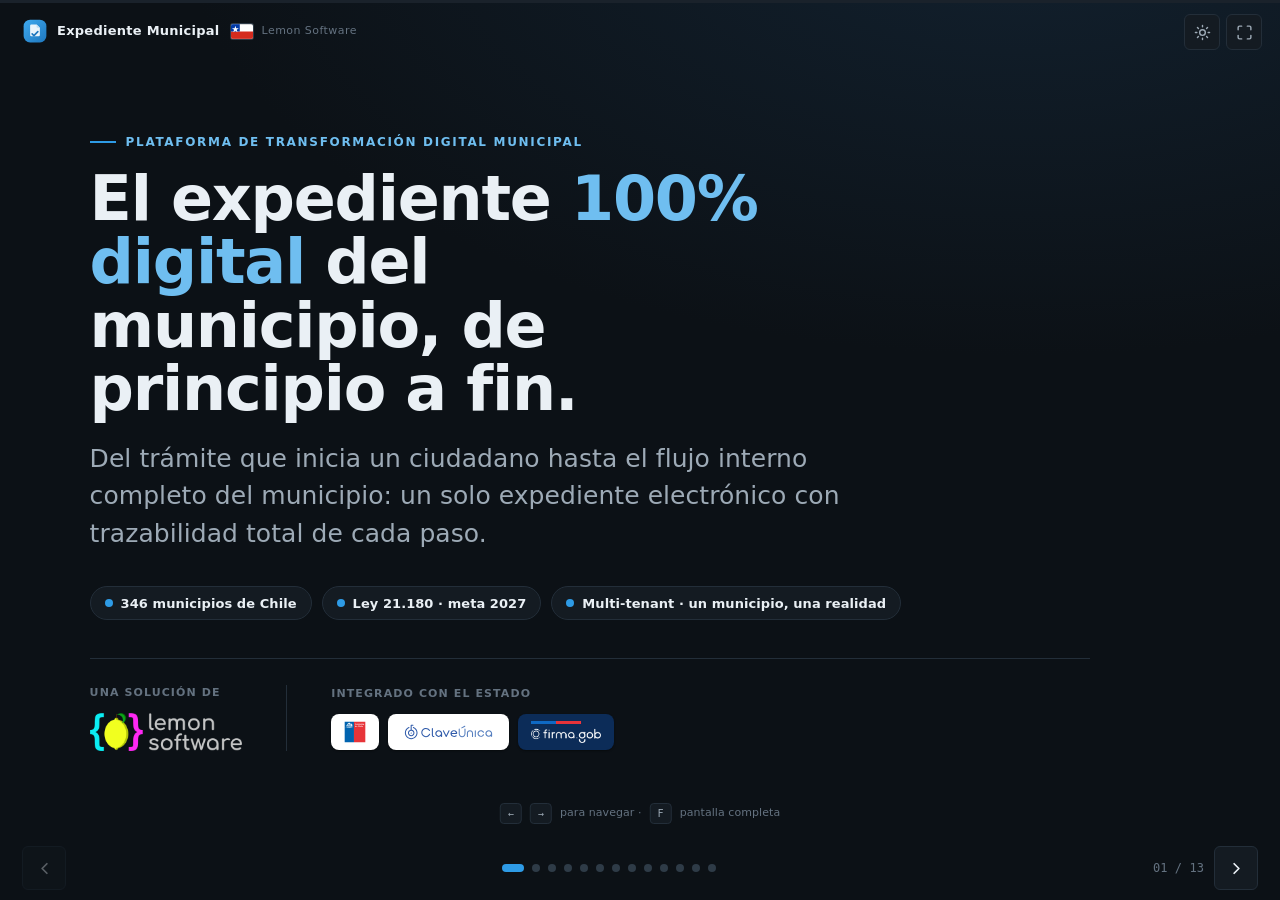
==== index.html @ 46e38a40 "Presentación pública: deck Expediente Municipal (solo presentación, sin plataforma)" ====
<!DOCTYPE html>
<html lang="es" data-theme="dark">
<head>
<meta charset="UTF-8">
<meta name="viewport" content="width=device-width, initial-scale=1, viewport-fit=cover">
<title>Expediente Municipal — Presentación</title>
<link rel="preload" href="tokens.css" as="style">
<link rel="stylesheet" href="tokens.css">
<style>
/* ============================================================
   Deck — presentación desplegable (slide-based)
   Identidad "Sala de Control": dark-first, azul institucional + cyan,
   tipografía condensada. Consume tokens.css (sin re-tematizar).
   Autónomo: NO usa app.js (no queremos el shell de la app aquí).
   ============================================================ */
html,body{height:100%;overflow:hidden}
body{background:radial-gradient(120% 90% at 80% -10%, #12212F 0%, var(--bg) 55%);}
html[data-theme="light"] body{background:radial-gradient(120% 90% at 80% -10%, #E3EEF7 0%, var(--bg) 55%);}

.deck{position:fixed;inset:0;display:flex;flex-direction:column}

/* ---- top progress + brand ---- */
.deck-top{position:fixed;top:0;left:0;right:0;height:3px;background:var(--border-faint);z-index:40}
.deck-top .fill{height:100%;background:linear-gradient(90deg,var(--brand),var(--brand-ink));transition:width .4s var(--ease)}

.deck-brand{position:fixed;top:18px;left:22px;z-index:30;display:flex;align-items:center;gap:9px;font-weight:700;letter-spacing:.02em}
.deck-brand img{width:26px;height:26px}
.deck-brand b{font-size:var(--fs-13)}
.deck-brand small{color:var(--text-3);font-weight:500;font-size:var(--fs-11);letter-spacing:.04em}
.deck-flag{width:22px;height:15px;border-radius:2px;overflow:hidden;box-shadow:0 0 0 1px var(--border-strong);display:inline-flex;margin-left:2px}

/* ---- controls (top-right) ---- */
.deck-ctrl{position:fixed;top:14px;right:18px;z-index:30;display:flex;gap:6px}
.deck-ctrl button{width:36px;height:36px;border-radius:var(--r-2);border:1px solid var(--border);background:var(--surface);color:var(--text-2);display:grid;place-items:center;transition:.15s var(--ease)}
.deck-ctrl button:hover{color:var(--brand-ink);border-color:var(--brand)}
.deck-ctrl button svg{width:17px;height:17px}

/* ---- slides ---- */
.slides{position:fixed;inset:0}
.slide{position:absolute;inset:0;display:flex;flex-direction:column;justify-content:safe center;
  padding:76px clamp(24px,7vw,120px) 92px;opacity:0;visibility:hidden;pointer-events:none;
  transform:translateY(14px);transition:opacity .45s var(--ease),transform .45s var(--ease),visibility .45s;
  overflow-y:auto}
.slide.active{opacity:1;visibility:visible;pointer-events:auto;transform:none}
.slide.active .anim{animation:rise .6s var(--ease) both}
.slide.active .anim:nth-child(2){animation-delay:.06s}
.slide.active .anim:nth-child(3){animation-delay:.12s}
.slide.active .anim:nth-child(4){animation-delay:.18s}
.slide.active .anim:nth-child(5){animation-delay:.24s}
@keyframes rise{from{opacity:0;transform:translateY(16px)}to{opacity:1;transform:none}}
@media(prefers-reduced-motion:reduce){.slide,.slide.active .anim{transition:opacity .2s;animation:none!important}}

.eyebrow2{font-size:var(--fs-12);text-transform:uppercase;letter-spacing:.14em;color:var(--brand-ink);font-weight:700;margin-bottom:16px;display:flex;align-items:center;gap:10px}
.eyebrow2::before{content:"";width:26px;height:2px;background:var(--brand)}
.slide h1{font-size:clamp(30px,5.6vw,62px);line-height:1.02;letter-spacing:-.02em;color:var(--text-1);max-width:16ch}
.slide h2{font-size:clamp(26px,4vw,44px);line-height:1.05;letter-spacing:-.015em;color:var(--text-1);max-width:20ch}
.slide .lead{font-size:clamp(18px,2.1vw,25px);color:var(--text-2);max-width:52ch;line-height:1.5;margin-top:20px;text-wrap:pretty}
.slide .kicker{font-size:clamp(17px,1.7vw,21px);color:var(--text-2);max-width:58ch;margin-top:14px;text-wrap:pretty}
.accent{color:var(--brand-ink)}
.hl{color:var(--text-1);font-weight:700}

/* cover */
.cover-meta{display:flex;flex-wrap:wrap;gap:10px;margin-top:34px}
.metachip{display:inline-flex;align-items:center;gap:8px;height:34px;padding:0 14px;border:1px solid var(--border);border-radius:var(--r-pill);background:var(--surface);color:var(--text-1);font-size:var(--fs-13);font-weight:600}
.metachip .g{width:8px;height:8px;border-radius:50%;background:var(--brand)}
.cover-foot{position:absolute;left:clamp(24px,7vw,120px);bottom:44px;display:flex;align-items:center;gap:12px;color:var(--text-3);font-size:var(--fs-12)}
.cover-foot b{color:var(--text-2)}

/* co-branding: Lemon + aval institucional */
.cobrand{display:flex;flex-wrap:wrap;align-items:center;gap:clamp(20px,3.5vw,44px);margin-top:38px;padding-top:26px;border-top:1px solid var(--border);max-width:1000px}
.cb-item{display:flex;flex-direction:column;gap:11px}
.cb-lbl{font-size:var(--fs-11);text-transform:uppercase;letter-spacing:.1em;color:var(--text-3);font-weight:700}
.cb-lemon{height:38px;width:auto;display:block}
html[data-theme="dark"] .cb-lemon{filter:brightness(1.06)}
.cb-logos{display:flex;align-items:center;gap:9px;flex-wrap:wrap}
.cb-sep{width:1px;align-self:stretch;background:var(--border)}
.cb-mail{font-size:var(--fs-15);color:var(--text-1);font-weight:600;text-decoration:none}
.cb-mail:hover{color:var(--brand-ink)}
/* placa uniforme para logos oficiales del Estado (funcionan en claro y oscuro) */
.gplate{background:#fff;border-radius:8px;display:inline-flex;align-items:center;justify-content:center;padding:7px 13px;box-shadow:var(--sh-sm)}
.gplate img{height:22px;width:auto;max-width:132px;object-fit:contain;display:block}
.gplate.dk{background:#0c2c58}
@media(max-width:620px){.cb-sep{display:none}.cb-lemon{height:32px}.gplate img{height:19px}.gplate{padding:6px 10px}}

/* big stat */
.bignum{font-size:clamp(72px,15vw,168px);line-height:.85;font-weight:700;letter-spacing:-.04em;
  background:linear-gradient(180deg,var(--text-1),var(--brand));-webkit-background-clip:text;background-clip:text;color:transparent}
.statrow{display:flex;flex-wrap:wrap;gap:14px;margin-top:30px}
.statcard{flex:1;min-width:180px;background:var(--surface);border:1px solid var(--border);border-radius:var(--r-3);padding:18px 20px;box-shadow:var(--sh-sm)}
.statcard .n{font-size:34px;font-weight:700;letter-spacing:-.02em;color:var(--brand-ink);font-variant-numeric:tabular-nums;line-height:1}
.statcard .t{font-size:var(--fs-15);color:var(--text-2);margin-top:8px;text-wrap:pretty}

/* generic card grids */
.cards{display:grid;gap:16px;margin-top:34px}
.c-2{grid-template-columns:repeat(2,1fr)}
.c-3{grid-template-columns:repeat(3,1fr)}
.c-4{grid-template-columns:repeat(4,1fr)}
.dcard{background:var(--surface);border:1px solid var(--border);border-radius:var(--r-4);padding:24px;box-shadow:var(--sh-sm);position:relative;overflow:hidden}
.dcard .ic{width:46px;height:46px;border-radius:var(--r-3);background:var(--brand-soft);color:var(--brand-ink);display:grid;place-items:center;margin-bottom:16px}
.dcard .ic svg{width:24px;height:24px}
.dcard h3{font-size:var(--fs-18);color:var(--text-1);margin-bottom:8px;letter-spacing:-.01em}
.dcard p{font-size:var(--fs-15);color:var(--text-2);line-height:1.5;text-wrap:pretty}
.dcard .tag{position:absolute;top:16px;right:16px;font-size:var(--fs-11);font-weight:700;color:var(--text-3);letter-spacing:.04em}
.dcard.big h3{font-size:var(--fs-22)}

/* law cards */
.lawcard .num{font-family:var(--font-mono);font-size:var(--fs-12);color:var(--brand-ink);font-weight:700;letter-spacing:.02em}

/* split: texto + captura de dashboard (diferenciadores) */
.split{display:grid;grid-template-columns:0.92fr 1.15fr;gap:clamp(24px,4vw,60px);align-items:center;width:100%;max-width:1220px;margin-top:6px}
.split .eyebrow2{margin-bottom:14px}
.split-txt h2{font-size:clamp(24px,3vw,38px);max-width:18ch;line-height:1.08}
.split-txt .lead{font-size:clamp(16px,1.6vw,19px);max-width:46ch;margin-top:16px}
.blts{margin-top:22px;display:flex;flex-direction:column;gap:12px}
.blt{display:flex;gap:11px;align-items:flex-start;font-size:var(--fs-15);color:var(--text-2);line-height:1.4;text-wrap:pretty}
.blt svg{width:18px;height:18px;flex-shrink:0;margin-top:2px;color:var(--brand)}
.blt b{color:var(--text-1);font-weight:700}
.shot{border:1px solid var(--border-strong);border-radius:var(--r-4);overflow:hidden;box-shadow:var(--sh-lg);background:var(--bg-2)}
.shot .chrome{height:34px;display:flex;align-items:center;gap:8px;padding:0 12px;background:var(--surface-2);border-bottom:1px solid var(--border)}
.shot .chrome .dots{display:flex;gap:5px}
.shot .chrome .dots i{width:9px;height:9px;border-radius:50%;background:var(--border-strong)}
.shot .chrome .lbl{font-size:var(--fs-11);color:var(--text-3);font-family:var(--font-mono)}
.shot img{width:100%;display:block;background:#fff}
@media(max-width:900px){
  .split{grid-template-columns:1fr;gap:22px}
  .split-txt h2,.split-txt .lead{max-width:none}
}

/* flow (end to end) */
.flow{display:flex;flex-wrap:wrap;align-items:stretch;gap:0;margin-top:34px}
.fstep{flex:1;min-width:130px;background:var(--surface);border:1px solid var(--border);border-radius:var(--r-3);padding:16px 14px;position:relative;box-shadow:var(--sh-sm)}
.fstep + .fstep{margin-left:26px}
.fstep::after{content:"";position:absolute;right:-22px;top:50%;width:18px;height:2px;background:var(--border-strong)}
.fstep:last-child::after{display:none}
.fstep .arrow{position:absolute;right:-27px;top:50%;transform:translateY(-50%);color:var(--brand);font-size:14px;z-index:2}
.fstep:last-child .arrow{display:none}
.fstep .st{font-family:var(--font-mono);font-size:10px;color:var(--text-3);font-weight:700}
.fstep .who{font-size:var(--fs-11);text-transform:uppercase;letter-spacing:.05em;color:var(--brand-ink);font-weight:700;margin:8px 0 4px}
.fstep .act{font-size:var(--fs-13);color:var(--text-1);font-weight:600;line-height:1.25}
.fnote{margin-top:24px;display:inline-flex;align-items:center;gap:10px;padding:10px 16px;border-radius:var(--r-pill);background:var(--brand-soft);color:var(--brand-ink);font-size:var(--fs-13);font-weight:600}
.fnote svg{width:16px;height:16px}

/* integrations */
.logogrid{display:grid;grid-template-columns:repeat(3,1fr);gap:14px;margin-top:30px;max-width:760px}
.logocell{background:var(--surface);border:1px solid var(--border);border-radius:var(--r-3);padding:16px 18px;display:flex;align-items:center;gap:14px;box-shadow:var(--sh-sm)}
.logocell .gplate{flex-shrink:0}
.logocell .gplate img{height:26px;max-width:120px}
.logocell .lx b{display:block;font-size:var(--fs-13);color:var(--text-1)}
.logocell .lx span{font-size:var(--fs-11);color:var(--text-3)}

/* roles */
.roles{display:grid;grid-template-columns:repeat(5,1fr);gap:14px;margin-top:30px}
.rolecell{text-align:center}
.rolecell img{width:60px;height:60px;border-radius:50%;background:var(--surface-2);border:1px solid var(--border);object-fit:cover}
.rolecell b{display:block;font-size:var(--fs-13);color:var(--text-1);margin-top:9px;letter-spacing:-.01em}
.rolecell span{font-size:var(--fs-11);color:var(--text-3)}

/* product mock */
.mock{margin-top:26px;border:1px solid var(--border-strong);border-radius:var(--r-4);overflow:hidden;box-shadow:var(--sh-lg);background:var(--bg-2);max-width:900px}
.mock .chrome{height:36px;display:flex;align-items:center;gap:8px;padding:0 14px;background:var(--surface-2);border-bottom:1px solid var(--border)}
.mock .chrome .dots{display:flex;gap:6px}
.mock .chrome .dots i{width:10px;height:10px;border-radius:50%;background:var(--border-strong)}
.mock .chrome .url{flex:1;height:22px;border-radius:var(--r-1);background:var(--surface);border:1px solid var(--border);display:flex;align-items:center;padding:0 10px;font-size:var(--fs-11);color:var(--text-3);font-family:var(--font-mono)}
.mock .body{padding:18px}
.mock .mkpi{display:grid;grid-template-columns:repeat(4,1fr);gap:12px;margin-bottom:14px}
.mock .mkpi .t{background:var(--surface);border:1px solid var(--border);border-radius:var(--r-3);padding:12px}
.mock .mkpi .t.accent{border-color:var(--brand);box-shadow:inset 0 0 0 1px var(--brand-soft)}
.mock .mkpi .l{font-size:9px;text-transform:uppercase;letter-spacing:.05em;color:var(--text-3);font-weight:700}
.mock .mkpi .v{font-size:26px;font-weight:700;color:var(--text-1);margin-top:4px;line-height:1;font-variant-numeric:tabular-nums}
.mock .mkpi .v.ok{color:var(--success)}
.mock .mrow{display:flex;align-items:center;gap:12px;height:38px;padding:0 12px;border:1px solid var(--border-faint);border-bottom:0;background:var(--surface);font-size:var(--fs-12)}
.mock .mrow:first-of-type{border-radius:var(--r-2) var(--r-2) 0 0}
.mock .mrow:last-of-type{border-radius:0 0 var(--r-2) var(--r-2);border-bottom:1px solid var(--border-faint)}
.mock .mrow .id{font-family:var(--font-mono);color:var(--text-3);width:120px;flex-shrink:0}
.mock .mrow .nm{color:var(--text-1);flex:1;min-width:0;overflow:hidden;text-overflow:ellipsis;white-space:nowrap}
.mbadge{display:inline-flex;align-items:center;gap:5px;height:20px;padding:0 8px;border-radius:var(--r-pill);font-size:10px;font-weight:700}
.mbadge .g{width:7px;height:7px;border-radius:50%}
.mbadge.rev{background:var(--warning-soft);color:var(--st-revision)}.mbadge.rev .g{background:var(--st-revision)}
.mbadge.obs{background:#2A1608;color:var(--st-observado)}.mbadge.obs .g{background:var(--st-observado)}
html[data-theme="light"] .mbadge.obs{background:#FBEBDD}
.mbadge.ok{background:var(--success-soft);color:var(--st-resuelto)}.mbadge.ok .g{background:var(--st-resuelto)}
.mbadge.ing{background:var(--info-soft);color:var(--st-ingresado)}.mbadge.ing .g{background:var(--st-ingresado)}

/* reproductor de flujos guiados (iframe interactivo del prototipo, acotado) */
.flow-wrap{width:100%;max-width:1200px;margin-inline:auto}
.flow-tabs{display:flex;flex-wrap:wrap;gap:8px;margin-top:24px}
.flow-tab{display:inline-flex;align-items:center;gap:9px;height:38px;padding:0 16px 0 12px;border-radius:var(--r-pill);border:1px solid var(--border);background:var(--surface);color:var(--text-2);font-size:var(--fs-13);font-weight:600;font-family:inherit;cursor:pointer;transition:.13s var(--ease);white-space:nowrap}
.flow-tab b{display:grid;place-items:center;width:20px;height:20px;border-radius:50%;background:var(--surface-2);color:var(--text-3);font-size:var(--fs-11);font-weight:800;flex-shrink:0}
.flow-tab:hover{border-color:var(--brand);color:var(--brand-ink)}
.flow-tab.on{background:var(--brand);border-color:var(--brand);color:var(--text-on-brand)}
.flow-tab.on b{background:rgba(255,255,255,.25);color:var(--text-on-brand)}
.demo{margin-top:16px;border:1px solid var(--border-strong);border-radius:var(--r-4);overflow:hidden;box-shadow:var(--sh-lg);background:var(--bg-2);width:100%;display:flex;flex-direction:column}
.demo-chrome{height:42px;display:flex;align-items:center;gap:10px;padding:0 12px;background:var(--surface-2);border-bottom:1px solid var(--border);flex-shrink:0}
.demo-chrome .dots{display:flex;gap:6px;flex-shrink:0}
.demo-chrome .dots i{width:10px;height:10px;border-radius:50%;background:var(--border-strong)}
.demo-chrome .url{flex:1;min-width:0;height:26px;border-radius:var(--r-1);background:var(--surface);border:1px solid var(--border);display:flex;align-items:center;gap:2px;padding:0 10px;font-size:var(--fs-11);color:var(--text-3);font-family:var(--font-mono);overflow:hidden;white-space:nowrap}
.demo-chrome .url .host{color:var(--text-2)}
.demo-live{flex-shrink:0;display:inline-flex;align-items:center;gap:6px;height:24px;padding:0 11px;border-radius:var(--r-pill);background:var(--success-soft);color:var(--success);font-size:var(--fs-11);font-weight:700;text-transform:uppercase;letter-spacing:.04em}
.demo-live .pulse{width:7px;height:7px;border-radius:50%;background:var(--success);box-shadow:0 0 0 0 var(--success);animation:demopulse 2s infinite}
.demo-expand{flex-shrink:0;width:30px;height:26px;display:inline-flex;align-items:center;justify-content:center;border:1px solid var(--border);border-radius:var(--r-1);background:var(--surface);color:var(--text-2);transition:.13s var(--ease)}
.demo-expand:hover{border-color:var(--brand);color:var(--brand-ink)}
.demo-expand svg{width:15px;height:15px}
.demo-expand .i-close{display:none}
/* estado ampliado: el reproductor cubre casi toda la pantalla */
.demo.expanded{position:fixed;inset:14px;z-index:200;width:auto;max-width:none;height:auto;box-shadow:0 30px 80px rgba(0,0,0,.5)}
.demo.expanded .demo-view{height:auto;max-height:none;flex:1}
.demo.expanded .demo-expand .i-open{display:none}
.demo.expanded .demo-expand .i-close{display:block}
.demo-backdrop{position:fixed;inset:0;z-index:190;background:rgba(4,6,5,.82);display:none}
.demo-backdrop.on{display:block}
@keyframes demopulse{0%{box-shadow:0 0 0 0 color-mix(in srgb,var(--success) 55%,transparent)}70%{box-shadow:0 0 0 6px transparent}100%{box-shadow:0 0 0 0 transparent}}
.demo-view{position:relative;height:52vh;max-height:560px;min-height:330px;background:var(--bg)}
.demo-view iframe{width:100%;height:100%;border:0;display:block;background:var(--bg)}
.demo-view .ph{position:absolute;inset:0;display:grid;place-items:center;color:var(--text-3);font-size:var(--fs-13);pointer-events:none;transition:opacity .3s var(--ease)}
.demo-view.loaded .ph{opacity:0}
.demo-bar{display:flex;align-items:center;gap:12px;padding:10px 12px;background:var(--surface-2);border-top:1px solid var(--border);flex-shrink:0}
.demo-nav{flex-shrink:0;display:inline-flex;align-items:center;gap:6px;height:36px;padding:0 12px;border-radius:var(--r-2);border:1px solid var(--border);background:var(--surface);color:var(--text-1);font-family:inherit;font-size:var(--fs-13);font-weight:700;cursor:pointer;transition:.13s var(--ease)}
.demo-nav svg{width:16px;height:16px}
.demo-nav:hover:not(:disabled){border-color:var(--brand);color:var(--brand-ink)}
.demo-nav:disabled{opacity:.4;cursor:default}
.demo-nav.primary{background:var(--brand);border-color:var(--brand);color:var(--text-on-brand)}
.demo-nav.primary:hover{background:var(--brand-hover)}
.demo-steps{display:flex;gap:6px;flex-shrink:0}
.demo-steps i{width:8px;height:8px;border-radius:50%;background:var(--border-strong);transition:.2s var(--ease)}
.demo-steps i.on{background:var(--brand);width:22px;border-radius:var(--r-pill)}
.demo-steps i.done{background:var(--brand);opacity:.5}
.demo-note{flex:1;min-width:0;display:flex;flex-direction:column;line-height:1.25}
.demo-note .stp{font-size:9px;text-transform:uppercase;letter-spacing:.05em;color:var(--brand-ink);font-weight:700}
.demo-note #demoNote{font-size:var(--fs-13);color:var(--text-1);overflow:hidden;text-overflow:ellipsis;white-space:nowrap}
.live-hint{margin-top:14px;font-size:var(--fs-12);color:var(--text-3);max-width:78ch}

/* security list */
.seclist{display:grid;grid-template-columns:repeat(2,1fr);gap:14px 30px;margin-top:30px;max-width:820px}
.secitem{display:flex;gap:14px;align-items:flex-start}
.secitem .ck{width:30px;height:30px;border-radius:var(--r-2);background:var(--success-soft);color:var(--success);display:grid;place-items:center;flex-shrink:0}
.secitem .ck svg{width:17px;height:17px}
.secitem b{font-size:var(--fs-16);color:var(--text-1);display:block;letter-spacing:-.01em}
.secitem p{font-size:var(--fs-13);color:var(--text-2);margin-top:3px;line-height:1.45}

/* closing */
.slide.closing{align-items:flex-start}
.slide.closing h1{background:linear-gradient(180deg,var(--text-1) 30%,var(--brand));-webkit-background-clip:text;background-clip:text;color:transparent}
.closebtns{display:flex;flex-wrap:wrap;gap:12px;margin-top:34px}
.closebtns a{display:inline-flex;align-items:center;gap:9px;height:44px;padding:0 22px;border-radius:var(--r-2);font-size:var(--fs-16);font-weight:700;transition:.15s var(--ease)}
.closebtns a svg{width:18px;height:18px}
.closebtns a.primary{background:var(--brand);color:var(--text-on-brand)}
.closebtns a.primary:hover{background:var(--brand-hover)}
.closebtns a.ghost{border:1px solid var(--border);color:var(--text-1);background:var(--surface)}
.closebtns a.ghost:hover{border-color:var(--brand);color:var(--brand-ink)}

/* ---- bottom nav ---- */
.deck-nav{position:fixed;left:0;right:0;bottom:0;height:64px;display:flex;align-items:center;justify-content:space-between;
  padding:0 22px;z-index:30;pointer-events:none}
.deck-nav > *{pointer-events:auto}
.navbtn{width:44px;height:44px;border-radius:var(--r-2);border:1px solid var(--border);background:var(--surface);color:var(--text-1);display:grid;place-items:center;transition:.15s var(--ease)}
.navbtn:hover:not(:disabled){border-color:var(--brand);color:var(--brand-ink)}
.navbtn:disabled{opacity:.35;cursor:default}
.navbtn svg{width:19px;height:19px}
.dots{display:flex;align-items:center;gap:8px}
.dots button{width:8px;height:8px;border-radius:50%;border:0;background:var(--border-strong);padding:0;transition:.2s var(--ease)}
.dots button:hover{background:var(--text-3)}
.dots button.on{background:var(--brand);width:22px;border-radius:var(--r-pill)}
.counter{font-family:var(--font-mono);font-size:var(--fs-12);color:var(--text-3);min-width:52px;text-align:right}
.navgroup{display:flex;align-items:center;gap:10px}

.hint{position:fixed;bottom:76px;left:50%;transform:translateX(-50%);z-index:20;font-size:var(--fs-11);color:var(--text-3);display:flex;align-items:center;gap:8px;opacity:0;transition:opacity .4s;pointer-events:none}
.hint.show{opacity:1}
.hint kbd{font-family:var(--font-mono);font-size:10px;padding:2px 7px;border-radius:var(--r-1);background:var(--surface);border:1px solid var(--border);color:var(--text-2)}

@media(max-width:820px){
  .c-2,.c-3,.c-4,.logogrid,.seclist{grid-template-columns:1fr!important}
  .roles{grid-template-columns:repeat(3,1fr)}
  .mock .mkpi{grid-template-columns:repeat(2,1fr)}
  .flow{gap:12px}.fstep{min-width:100%;margin-left:0!important}
  .fstep::after,.fstep .arrow{display:none}
  .slide{padding:70px 24px 84px}
  .deck-brand small{display:none}
  .dots{display:none}
}
@media(max-width:520px){.roles{grid-template-columns:repeat(2,1fr)}}
</style>
</head>
<body>

<div class="deck-top"><div class="fill" id="progFill"></div></div>

<a class="deck-brand" href="#1" title="Volver al inicio de la presentación">
  <img src="assets/brand/isotipo.svg" alt="">
  <b>Expediente Municipal</b>
  <span class="deck-flag" aria-hidden="true"><svg width="22" height="15" viewBox="0 0 30 20"><rect width="30" height="20" fill="#fff"/><rect width="30" height="10" fill="#D52B1E" y="10"/><rect width="12" height="10" fill="#0039A6"/><path d="M6 2.2l1.1 3.4h3.6L7.8 7.7l1.1 3.4L6 9l-2.9 2.1 1.1-3.4L1.3 5.6h3.6z" fill="#fff"/></svg></span>
  <small>Lemon Software</small>
</a>

<div class="deck-ctrl">
  <button id="themeBtn" title="Cambiar tema" aria-label="Cambiar tema"></button>
  <button id="fsBtn" title="Pantalla completa" aria-label="Pantalla completa">
    <svg viewBox="0 0 24 24" fill="none" stroke="currentColor" stroke-width="2" stroke-linecap="round" stroke-linejoin="round"><path d="M8 3H5a2 2 0 0 0-2 2v3m18 0V5a2 2 0 0 0-2-2h-3M3 16v3a2 2 0 0 0 2 2h3m13-5v3a2 2 0 0 1-2 2h-3"/></svg>
  </button>
</div>

<div class="slides" id="slides">

  <!-- 1 · Portada -->
  <section class="slide active" data-title="Portada">
    <div class="eyebrow2 anim">Plataforma de transformación digital municipal</div>
    <h1 class="anim">El expediente <span class="accent">100% digital</span> del municipio, de principio a fin.</h1>
    <p class="lead anim">Del trámite que inicia un ciudadano hasta el flujo interno completo del municipio: un solo expediente electrónico con trazabilidad total de cada paso.</p>
    <div class="cover-meta anim">
      <span class="metachip"><span class="g"></span>346 municipios de Chile</span>
      <span class="metachip"><span class="g"></span>Ley 21.180 · meta 2027</span>
      <span class="metachip"><span class="g"></span>Multi-tenant · un municipio, una realidad</span>
    </div>
    <div class="cobrand anim">
      <div class="cb-item"><span class="cb-lbl">Una solución de</span><img class="cb-lemon" src="assets/brand/lemon-software.png" alt="Lemon Software"></div>
      <div class="cb-sep"></div>
      <div class="cb-item"><span class="cb-lbl">Integrado con el Estado</span>
        <div class="cb-logos">
          <span class="gplate"><img src="assets/gob/oficial-gobchile.svg" alt="Gobierno de Chile"></span>
          <span class="gplate"><img src="assets/gob/oficial-claveunica.svg" alt="ClaveÚnica"></span>
          <span class="gplate dk"><img src="assets/gob/oficial-firmagob.png" alt="FirmaGob"></span>
        </div>
      </div>
    </div>
  </section>

  <!-- 2 · El mandato -->
  <section class="slide" data-title="El mandato">
    <div class="eyebrow2 anim">¿Por qué ahora?</div>
    <h2 class="anim">La ley obliga a todo el Estado a operar <span class="accent">sin papel</span>.</h2>
    <p class="kicker anim">La Ley 21.180 de Transformación Digital exige que los procedimientos administrativos se realicen de forma electrónica de extremo a extremo. Los 346 municipios del país deben cumplir — la mayoría todavía tramita en papel.</p>
    <div class="statrow anim">
      <div class="statcard"><div class="n">2027</div><div class="t">Plazo para operar 100% en soporte digital</div></div>
      <div class="statcard"><div class="n">346</div><div class="t">Municipios que deben cumplir la exigencia</div></div>
      <div class="statcard"><div class="n">4 leyes</div><div class="t">Transformación digital, transparencia, datos personales y ciberseguridad</div></div>
    </div>
  </section>

  <!-- 3 · Qué es -->
  <section class="slide" data-title="Qué es">
    <div class="eyebrow2 anim">Qué es</div>
    <h2 class="anim">Una plataforma que digitaliza el trámite <span class="accent">completo</span>, no una parte.</h2>
    <div class="cards c-3 anim">
      <div class="dcard big"><div class="ic"><svg viewBox="0 0 24 24" fill="none" stroke="currentColor" stroke-width="2" stroke-linecap="round" stroke-linejoin="round"><path d="M20 21v-2a4 4 0 0 0-4-4H8a4 4 0 0 0-4 4v2"/><circle cx="12" cy="7" r="4"/></svg></div><h3>Portal ciudadano</h3><p>El vecino inicia y sigue su trámite en línea con ClaveÚnica, sin ir al municipio: catálogo, requisitos, pago y firma.</p></div>
      <div class="dcard big"><div class="ic"><svg viewBox="0 0 24 24" fill="none" stroke="currentColor" stroke-width="2" stroke-linecap="round" stroke-linejoin="round"><path d="M14 2H6a2 2 0 0 0-2 2v16a2 2 0 0 0 2 2h12a2 2 0 0 0 2-2V8z"/><path d="M14 2v6h6M9 15l2 2 4-4"/></svg></div><h3>Motor de expediente</h3><p>Cada trámite es un expediente electrónico con IUIe único: estados, plazos, responsables, documentos y firma, todo trazado.</p></div>
      <div class="dcard big"><div class="ic"><svg viewBox="0 0 24 24" fill="none" stroke="currentColor" stroke-width="2" stroke-linecap="round" stroke-linejoin="round"><circle cx="12" cy="12" r="3"/><path d="M19.4 15a1.65 1.65 0 0 0 .33 1.82l.06.06a2 2 0 1 1-2.83 2.83l-.06-.06a1.65 1.65 0 0 0-1.82-.33 1.65 1.65 0 0 0-1 1.51V21a2 2 0 0 1-4 0v-.09A1.65 1.65 0 0 0 9 19.4a1.65 1.65 0 0 0-1.82.33l-.06.06a2 2 0 1 1-2.83-2.83l.06-.06a1.65 1.65 0 0 0 .33-1.82 1.65 1.65 0 0 0-1.51-1H3a2 2 0 0 1 0-4h.09A1.65 1.65 0 0 0 4.6 9a1.65 1.65 0 0 0-.33-1.82l-.06-.06a2 2 0 1 1 2.83-2.83l.06.06a1.65 1.65 0 0 0 1.82.33H9a1.65 1.65 0 0 0 1-1.51V3a2 2 0 0 1 4 0v.09a1.65 1.65 0 0 0 1 1.51 1.65 1.65 0 0 0 1.82-.33l.06-.06a2 2 0 1 1 2.83 2.83l-.06.06a1.65 1.65 0 0 0-.33 1.82V9a1.65 1.65 0 0 0 1.51 1H21a2 2 0 0 1 0 4h-.09a1.65 1.65 0 0 0-1.51 1z"/></svg></div><h3>Autoconfigurable</h3><p>Cada municipio arma sus propios tipos de trámite (requisitos, formularios y flujo) sin programar. Lemon custodia solo el núcleo legal.</p></div>
    </div>
  </section>

  <!-- 4 · El objetivo: cumplimiento -->
  <section class="slide" data-title="El objetivo">
    <div class="eyebrow2 anim">El objetivo</div>
    <h2 class="anim">Avanzar en el cumplimiento de las exigencias del Estado.</h2>
    <p class="kicker anim">La plataforma está diseñada para responder, en un solo producto, a las cuatro obligaciones normativas que hoy enfrenta cada municipio.</p>
    <div class="cards c-4 anim">
      <div class="dcard lawcard"><div class="num">Ley 21.180</div><h3>Transformación digital</h3><p>Procedimiento administrativo electrónico, expediente único e interoperabilidad con el Estado.</p></div>
      <div class="dcard lawcard"><div class="num">Ley 20.285</div><h3>Transparencia</h3><p>Trazabilidad y registro auditable de cada actuación, listo para transparencia activa y pasiva.</p></div>
      <div class="dcard lawcard"><div class="num">Ley 21.719</div><h3>Protección de datos</h3><p>Datos personales protegidos por diseño, registro de tratamiento (RAT) y control de accesos.</p></div>
      <div class="dcard lawcard"><div class="num">Ley 21.663</div><h3>Ciberseguridad</h3><p>Marco de ciberseguridad y gestión de incidentes con los plazos de notificación de la ANCI.</p></div>
    </div>
  </section>

  <!-- D1 · Autoconfigurable -->
  <section class="slide" data-title="Autoconfigurable">
    <div class="split">
      <div class="split-txt">
        <div class="eyebrow2 anim">Lo que nos distingue</div>
        <h2 class="anim">Cada municipio arma sus trámites. Sin programar, sin esperar a nadie.</h2>
        <p class="lead anim">Requisitos, formulario, flujo de aprobación y notificaciones se diseñan con un editor visual de arrastrar y soltar. Lemon solo custodia el núcleo legal; el resto lo controla el municipio.</p>
        <div class="blts anim">
          <div class="blt"><svg viewBox="0 0 24 24" fill="none" stroke="currentColor" stroke-width="2" stroke-linecap="round" stroke-linejoin="round"><path d="M20 6L9 17l-5-5"/></svg><span><b>Editor de flujo no-code</b> con validación en vivo: no se publica un trámite que quedaría atascado.</span></div>
          <div class="blt"><svg viewBox="0 0 24 24" fill="none" stroke="currentColor" stroke-width="2" stroke-linecap="round" stroke-linejoin="round"><path d="M20 6L9 17l-5-5"/></svg><span><b>Máxima autonomía, mínimo soporte</b>: cambias un trámite en minutos, no en semanas de tickets.</span></div>
          <div class="blt"><svg viewBox="0 0 24 24" fill="none" stroke="currentColor" stroke-width="2" stroke-linecap="round" stroke-linejoin="round"><path d="M20 6L9 17l-5-5"/></svg><span>El <b>núcleo legal</b> (plazos, silencio, cumplimiento) queda protegido y lo mantiene Lemon.</span></div>
        </div>
      </div>
      <div class="shot anim">
        <div class="chrome"><div class="dots"><i></i><i></i><i></i></div><span class="lbl">constructor · flujo del trámite</span></div>
        <img src="assets/screens/screen-constructor.png" alt="Editor visual de flujo del trámite: estados Ingreso, Admisibilidad, Revisión técnica y Resolución con doble validación">
      </div>
    </div>
  </section>

  <!-- D2 · Control de plazos y silencio -->
  <section class="slide" data-title="Plazos">
    <div class="split">
      <div class="split-txt">
        <div class="eyebrow2 anim">Lo que nos distingue</div>
        <h2 class="anim">Nunca más un trámite aprobado por silencio sin que nadie lo viera.</h2>
        <p class="lead anim">La plataforma calcula el plazo legal de cada trámite —excluyendo feriados y suspensiones— y avisa antes de que venza. Es el dolor que Contraloría detecta una y otra vez, resuelto de raíz.</p>
        <div class="blts anim">
          <div class="blt"><svg viewBox="0 0 24 24" fill="none" stroke="currentColor" stroke-width="2" stroke-linecap="round" stroke-linejoin="round"><path d="M20 6L9 17l-5-5"/></svg><span><b>Semáforo de silencio administrativo</b> por vencer, con escalamiento automático a la jefatura.</span></div>
          <div class="blt"><svg viewBox="0 0 24 24" fill="none" stroke="currentColor" stroke-width="2" stroke-linecap="round" stroke-linejoin="round"><path d="M20 6L9 17l-5-5"/></svg><span><b>% de trámites 100% digital</b> en vivo: tu avance hacia la meta de diciembre 2027.</span></div>
          <div class="blt"><svg viewBox="0 0 24 24" fill="none" stroke="currentColor" stroke-width="2" stroke-linecap="round" stroke-linejoin="round"><path d="M20 6L9 17l-5-5"/></svg><span>Certificado de silencio <b>emitido automáticamente</b> si el plazo se cumple.</span></div>
        </div>
      </div>
      <div class="shot anim">
        <div class="chrome"><div class="dots"><i></i><i></i><i></i></div><span class="lbl">panel de gestión</span></div>
        <img src="assets/screens/screen-supervisor.png" alt="Panel de gestión con alerta de silencio administrativo inminente, KPIs de digitalización, gráfico de avance y trámites por estado">
      </div>
    </div>
  </section>

  <!-- D3 · Trazabilidad blindada -->
  <section class="slide" data-title="Trazabilidad">
    <div class="split">
      <div class="split-txt">
        <div class="eyebrow2 anim">Lo que nos distingue</div>
        <h2 class="anim">Un expediente que ningún funcionario puede alterar por dentro.</h2>
        <p class="lead anim">Cada actuación se encadena con hash y se sella con la hora oficial (SHOA). Las decisiones sensibles exigen dos personas (four-eyes). Listo para una fiscalización, sin preparar nada.</p>
        <div class="blts anim">
          <div class="blt"><svg viewBox="0 0 24 24" fill="none" stroke="currentColor" stroke-width="2" stroke-linecap="round" stroke-linejoin="round"><path d="M20 6L9 17l-5-5"/></svg><span><b>Cadena de integridad + almacenamiento inalterable</b> (hash-chain / WORM).</span></div>
          <div class="blt"><svg viewBox="0 0 24 24" fill="none" stroke="currentColor" stroke-width="2" stroke-linecap="round" stroke-linejoin="round"><path d="M20 6L9 17l-5-5"/></svg><span><b>Cómputo de plazo auditable</b>: qué feriados y suspensiones se excluyeron y por qué.</span></div>
          <div class="blt"><svg viewBox="0 0 24 24" fill="none" stroke="currentColor" stroke-width="2" stroke-linecap="round" stroke-linejoin="round"><path d="M20 6L9 17l-5-5"/></svg><span>Verificaciones automáticas y <b>firma FirmaGob</b> validada en cada paso.</span></div>
        </div>
      </div>
      <div class="shot anim">
        <div class="chrome"><div class="dots"><i></i><i></i><i></i></div><span class="lbl">expediente · trazabilidad</span></div>
        <img src="assets/screens/screen-expediente.png" alt="Expediente con plazo legal, ciclo de vida, verificaciones automáticas del motor de reglas y continuidad legal anclada a versión">
      </div>
    </div>
  </section>

  <!-- D4 · Cumplimiento nativo y multi-tenant -->
  <section class="slide" data-title="Cumplimiento">
    <div class="split">
      <div class="split-txt">
        <div class="eyebrow2 anim">Lo que nos distingue</div>
        <h2 class="anim">Cumplir las cuatro leyes no es un módulo aparte: viene de fábrica.</h2>
        <p class="lead anim">Registro de tratamiento de datos (RAT) autogenerado, gestión de incidentes con los relojes de la ANCI y aislamiento físico por municipio: cada comuna, su propia base y sus propias llaves.</p>
        <div class="blts anim">
          <div class="blt"><svg viewBox="0 0 24 24" fill="none" stroke="currentColor" stroke-width="2" stroke-linecap="round" stroke-linejoin="round"><path d="M20 6L9 17l-5-5"/></svg><span><b>Aislamiento físico</b>: los datos de un municipio nunca se mezclan con los de otro.</span></div>
          <div class="blt"><svg viewBox="0 0 24 24" fill="none" stroke="currentColor" stroke-width="2" stroke-linecap="round" stroke-linejoin="round"><path d="M20 6L9 17l-5-5"/></svg><span><b>Protección de datos por diseño</b>: RAT y control de accesos (Ley 21.719).</span></div>
          <div class="blt"><svg viewBox="0 0 24 24" fill="none" stroke="currentColor" stroke-width="2" stroke-linecap="round" stroke-linejoin="round"><path d="M20 6L9 17l-5-5"/></svg><span>Incidentes <b>ANCI con reloj 72h</b> y fiscalización federada de Contraloría en solo lectura.</span></div>
        </div>
      </div>
      <div class="shot anim">
        <div class="chrome"><div class="dots"><i></i><i></i><i></i></div><span class="lbl">administración · plataforma</span></div>
        <img src="assets/screens/screen-admin.png" alt="Panel de plataforma con municipalidades aisladas por esquema de datos, RAT pendientes, incidentes ANCI y usuarios">
      </div>
    </div>
  </section>

  <!-- 5 · De principio a fin -->
  <section class="slide" data-title="De principio a fin">
    <div class="eyebrow2 anim">De principio a fin</div>
    <h2 class="anim">Un mismo expediente recorre <span class="accent">todo el municipio</span>.</h2>
    <div class="flow anim">
      <div class="fstep"><div class="arrow">→</div><div class="st">01</div><div class="who">Ciudadano</div><div class="act">Presenta en línea con ClaveÚnica</div></div>
      <div class="fstep"><div class="arrow">→</div><div class="st">02</div><div class="who">Mesa de partes</div><div class="act">Ingreso y certificado con IUIe</div></div>
      <div class="fstep"><div class="arrow">→</div><div class="st">03</div><div class="who">Funcionario DOM</div><div class="act">Revisión, observación o subsanación</div></div>
      <div class="fstep"><div class="arrow">→</div><div class="st">04</div><div class="who">Jefatura</div><div class="act">Resolución firmada (four-eyes)</div></div>
      <div class="fstep"><div class="arrow">→</div><div class="st">05</div><div class="who">Caja</div><div class="act">Pago de derechos y comprobante</div></div>
      <div class="fstep"><div class="st">06</div><div class="who">Inspector</div><div class="act">Fiscalización en terreno</div></div>
    </div>
    <div class="fnote anim"><svg viewBox="0 0 24 24" fill="none" stroke="currentColor" stroke-width="2" stroke-linecap="round" stroke-linejoin="round"><path d="M20 6L9 17l-5-5"/></svg>Una sola línea de vida por expediente — el ciudadano y cada funcionario ven el mismo estado, siempre.</div>
  </section>

  <!-- Integraciones -->
  <section class="slide" data-title="Integraciones">
    <div class="eyebrow2 anim">Integrado con el Estado</div>
    <h2 class="anim">Conectado a la infraestructura digital del país.</h2>
    <p class="kicker anim">El ciudadano entrega su información <span class="hl">una sola vez</span>: el resto lo verifica el Estado. Menos papeles, menos filas, menos error.</p>
    <div class="logogrid anim">
      <div class="logocell"><span class="gplate"><img src="assets/gob/oficial-claveunica.svg" alt="ClaveÚnica"></span><div class="lx"><b>ClaveÚnica</b><span>Identidad del ciudadano</span></div></div>
      <div class="logocell"><span class="gplate dk"><img src="assets/gob/oficial-firmagob.png" alt="FirmaGob"></span><div class="lx"><b>FirmaGob</b><span>Firma electrónica avanzada</span></div></div>
      <div class="logocell"><span class="gplate"><img src="assets/gob/oficial-gobchile.svg" alt="Gobierno de Chile"></span><div class="lx"><b>Red de Interoperabilidad</b><span>Intercambio entre servicios</span></div></div>
      <div class="logocell"><span class="gplate"><img src="assets/gob/oficial-registrocivil.png" alt="Registro Civil"></span><div class="lx"><b>Registro Civil</b><span>Estado civil y certificados</span></div></div>
      <div class="logocell"><span class="gplate"><img src="assets/gob/oficial-sii.svg" alt="SII"></span><div class="lx"><b>SII</b><span>Propiedad y avalúo</span></div></div>
      <div class="logocell"><span class="gplate"><img src="assets/gob/oficial-tesoreria.svg" alt="Tesorería"></span><div class="lx"><b>Tesorería</b><span>Pagos y recaudación</span></div></div>
    </div>
  </section>

  <!-- 8 · Roles -->
  <section class="slide" data-title="Roles">
    <div class="eyebrow2 anim">Un sistema, muchos roles</div>
    <h2 class="anim">Cada persona ve exactamente lo que necesita.</h2>
    <div class="roles anim">
      <div class="rolecell"><img src="assets/people/maria.svg" alt=""><b>Ciudadano</b><span>Inicia y sigue su trámite</span></div>
      <div class="rolecell"><img src="assets/people/carla.svg" alt=""><b>Funcionario DOM</b><span>Revisa y resuelve</span></div>
      <div class="rolecell"><img src="assets/people/jorge.svg" alt=""><b>Jefatura</b><span>Firma y supervisa</span></div>
      <div class="rolecell"><img src="assets/people/rosa.svg" alt=""><b>Cajero</b><span>Recauda derechos</span></div>
      <div class="rolecell"><img src="assets/people/inspector.svg" alt=""><b>Inspector</b><span>Fiscaliza en terreno</span></div>
      <div class="rolecell"><img src="assets/people/ana.svg" alt=""><b>DPO</b><span>Protección de datos</span></div>
      <div class="rolecell"><img src="assets/people/rodrigo.svg" alt=""><b>Administrador</b><span>Configura la plataforma</span></div>
      <div class="rolecell"><img src="assets/people/luis.svg" alt=""><b>Concejal</b><span>Vota acuerdos</span></div>
      <div class="rolecell"><img src="assets/people/mariapaz.svg" alt=""><b>Fiscalizador</b><span>Vista federada</span></div>
      <div class="rolecell"><img src="assets/people/contraloria.svg" alt=""><b>Contraloría</b><span>Rendición y control</span></div>
    </div>
  </section>

  <!-- 9 · Cómo se ve -->
  <section class="slide" data-title="El producto">
   <div class="flow-wrap">
    <div class="eyebrow2 anim">Los flujos, en vivo</div>
    <h2 class="anim">Recorre los momentos clave, paso a paso.</h2>
    <div class="flow-tabs anim" id="flowTabs">
      <button class="flow-tab on" data-flow="config"><b>1</b> El municipio configura un trámite</button>
      <button class="flow-tab" data-flow="ciudadano"><b>2</b> El ciudadano lo presenta</button>
      <button class="flow-tab" data-flow="funcionario"><b>3</b> El funcionario lo resuelve</button>
    </div>
    <div class="demo anim">
      <div class="demo-chrome">
        <div class="dots"><i></i><i></i><i></i></div>
        <div class="url"><span class="host">expediente.muni.cl</span><span id="demoUrl">/config/tipos</span></div>
        <span class="demo-live"><span class="pulse"></span>Interactivo</span>
        <button class="demo-expand" id="demoExpand" title="Ampliar la vista (Esc para cerrar)" aria-label="Ampliar la vista">
          <svg class="i-open" viewBox="0 0 24 24" fill="none" stroke="currentColor" stroke-width="2" stroke-linecap="round" stroke-linejoin="round"><path d="M8 3H5a2 2 0 0 0-2 2v3m18 0V5a2 2 0 0 0-2-2h-3M3 16v3a2 2 0 0 0 2 2h3m13-5v3a2 2 0 0 1-2 2h-3"/></svg>
          <svg class="i-close" viewBox="0 0 24 24" fill="none" stroke="currentColor" stroke-width="2" stroke-linecap="round" stroke-linejoin="round"><path d="M4 14h6v6M20 10h-6V4M14 10l7-7M3 21l7-7"/></svg>
        </button>
      </div>
      <div class="demo-view">
        <div class="ph" id="demoPh">Cargando el flujo…</div>
        <iframe id="demoFrame" title="Flujo del producto en vivo" loading="lazy"></iframe>
      </div>
      <div class="demo-bar">
        <button class="demo-nav" id="demoPrev" aria-label="Paso anterior">
          <svg viewBox="0 0 24 24" fill="none" stroke="currentColor" stroke-width="2.2" stroke-linecap="round" stroke-linejoin="round"><path d="M15 18l-6-6 6-6"/></svg>
        </button>
        <div class="demo-steps" id="demoSteps"></div>
        <div class="demo-note"><span class="stp" id="demoStepLbl">Paso 1 de 2</span><span id="demoNote"></span></div>
        <button class="demo-nav next primary" id="demoNext">Siguiente
          <svg viewBox="0 0 24 24" fill="none" stroke="currentColor" stroke-width="2.2" stroke-linecap="round" stroke-linejoin="round"><path d="M9 18l6-6-6-6"/></svg>
        </button>
      </div>
    </div>
    <p class="live-hint anim">Puedes interactuar con cada pantalla real (probar el formulario, abrir pestañas). Es un adelanto acotado: no incluye todo el sistema.</p>
   </div>
  </section>

  <!-- Cierre -->
  <section class="slide closing" data-title="Cierre">
    <div class="eyebrow2 anim">Chile, 100% digital en 2027</div>
    <h1 class="anim">Un municipio sin papel, un expediente sin puntos ciegos.</h1>
    <p class="lead anim">Ya tenemos la plataforma que lleva el trámite de principio a fin, de la solicitud del ciudadano a la fiscalización en terreno. El siguiente paso es una demo guiada con tu equipo.</p>
    <div class="closebtns anim">
      <a class="primary" href="mailto:comercial@lemonsoftware.cl?subject=Demo%20Expediente%20Municipal"><svg viewBox="0 0 24 24" fill="none" stroke="currentColor" stroke-width="2" stroke-linecap="round" stroke-linejoin="round"><path d="M4 4h16v16H4z"/><path d="M4 6l8 6 8-6"/></svg>Agenda una demo guiada</a>
      <a class="ghost" href="#1"><svg viewBox="0 0 24 24" fill="none" stroke="currentColor" stroke-width="2" stroke-linecap="round" stroke-linejoin="round"><path d="M19 12H5M11 18l-6-6 6-6"/></svg>Volver al inicio</a>
    </div>
    <div class="cobrand anim">
      <div class="cb-item"><span class="cb-lbl">Una solución de</span><img class="cb-lemon" src="assets/brand/lemon-software.png" alt="Lemon Software"></div>
      <div class="cb-sep"></div>
      <div class="cb-item"><span class="cb-lbl">Contacto</span><a class="cb-mail" href="mailto:comercial@lemonsoftware.cl">comercial@lemonsoftware.cl</a></div>
    </div>
  </section>

</div>

<div class="demo-backdrop" id="demoBackdrop"></div>
<div class="hint" id="hint"><kbd>←</kbd><kbd>→</kbd> para navegar · <kbd>F</kbd> pantalla completa</div>

<div class="deck-nav">
  <button class="navbtn" id="prevBtn" aria-label="Anterior"><svg viewBox="0 0 24 24" fill="none" stroke="currentColor" stroke-width="2.2" stroke-linecap="round" stroke-linejoin="round"><path d="M15 18l-6-6 6-6"/></svg></button>
  <div class="dots" id="dots" role="tablist" aria-label="Diapositivas"></div>
  <div class="navgroup">
    <span class="counter" id="counter">01 / 11</span>
    <button class="navbtn" id="nextBtn" aria-label="Siguiente"><svg viewBox="0 0 24 24" fill="none" stroke="currentColor" stroke-width="2.2" stroke-linecap="round" stroke-linejoin="round"><path d="M9 18l6-6-6-6"/></svg></button>
  </div>
</div>

<script>
(function(){
  var slides = Array.prototype.slice.call(document.querySelectorAll('.slide'));
  var total = slides.length;
  var i = 0;
  var progFill = document.getElementById('progFill');
  var counter = document.getElementById('counter');
  var prevBtn = document.getElementById('prevBtn');
  var nextBtn = document.getElementById('nextBtn');
  var dotsWrap = document.getElementById('dots');
  var hint = document.getElementById('hint');
  var pad = function(n){return (n<10?'0':'')+n;};

  // build dots
  slides.forEach(function(s, idx){
    var b = document.createElement('button');
    b.setAttribute('role','tab');
    b.title = s.getAttribute('data-title') || ('Diapositiva '+(idx+1));
    b.setAttribute('aria-label', b.title);
    b.addEventListener('click', function(){ go(idx); });
    dotsWrap.appendChild(b);
  });
  var dots = Array.prototype.slice.call(dotsWrap.children);

  function render(){
    slides.forEach(function(s, idx){ s.classList.toggle('active', idx===i); });
    dots.forEach(function(d, idx){ d.classList.toggle('on', idx===i); d.setAttribute('aria-selected', idx===i); });
    progFill.style.width = ((i)/(total-1)*100)+'%';
    counter.textContent = pad(i+1)+' / '+pad(total);
    prevBtn.disabled = i===0;
    nextBtn.disabled = i===total-1;
    if (history.replaceState) history.replaceState(null,'','#'+(i+1));
    // scroll long slides back to top
    slides[i].scrollTop = 0;
    // carga diferida del reproductor de flujos al activar la slide del producto
    if (slides[i].querySelector('#demoFrame') && window._demoInit) { window._demoInit(); }
  }
  function go(n){ i = Math.max(0, Math.min(total-1, n)); render(); }
  function next(){ if(i<total-1) go(i+1); }
  function prev(){ if(i>0) go(i-1); }

  prevBtn.addEventListener('click', prev);
  nextBtn.addEventListener('click', next);

  document.addEventListener('keydown', function(e){
    if (e.key==='ArrowRight' || e.key==='PageDown' || e.key===' '){ e.preventDefault(); next(); }
    else if (e.key==='ArrowLeft' || e.key==='PageUp'){ e.preventDefault(); prev(); }
    else if (e.key==='Home'){ e.preventDefault(); go(0); }
    else if (e.key==='End'){ e.preventDefault(); go(total-1); }
    else if (e.key==='f' || e.key==='F'){ toggleFs(); }
    else if (/^[1-9]$/.test(e.key)){ go(parseInt(e.key,10)-1); }
  });

  // touch swipe
  var tx=0, ty=0;
  document.addEventListener('touchstart', function(e){ tx=e.changedTouches[0].clientX; ty=e.changedTouches[0].clientY; }, {passive:true});
  document.addEventListener('touchend', function(e){
    var dx=e.changedTouches[0].clientX-tx, dy=e.changedTouches[0].clientY-ty;
    if (Math.abs(dx)>60 && Math.abs(dx)>Math.abs(dy)){ dx<0 ? next() : prev(); }
  }, {passive:true});

  // fullscreen
  var fsBtn = document.getElementById('fsBtn');
  function toggleFs(){
    if (!document.fullscreenElement){ (document.documentElement.requestFullscreen||function(){})?.call(document.documentElement); }
    else { (document.exitFullscreen||function(){})?.call(document); }
  }
  fsBtn.addEventListener('click', toggleFs);

  // theme toggle (shares fvTheme with the rest of the prototype)
  var themeBtn = document.getElementById('themeBtn');
  var SUN='<svg viewBox="0 0 24 24" fill="none" stroke="currentColor" stroke-width="2" stroke-linecap="round" stroke-linejoin="round"><circle cx="12" cy="12" r="4"/><path d="M12 2v2M12 20v2M4.9 4.9l1.4 1.4M17.7 17.7l1.4 1.4M2 12h2M20 12h2M4.9 19.1l1.4-1.4M17.7 6.3l1.4-1.4"/></svg>';
  var MOON='<svg viewBox="0 0 24 24" fill="none" stroke="currentColor" stroke-width="2" stroke-linecap="round" stroke-linejoin="round"><path d="M21 12.8A9 9 0 1 1 11.2 3a7 7 0 0 0 9.8 9.8z"/></svg>';
  function applyTheme(t){ document.documentElement.setAttribute('data-theme', t); themeBtn.innerHTML = t==='dark'?SUN:MOON; }
  try{ applyTheme(localStorage.getItem('fvTheme')||'dark'); }catch(e){ applyTheme('dark'); }
  themeBtn.addEventListener('click', function(){
    var t = document.documentElement.getAttribute('data-theme')==='dark'?'light':'dark';
    try{ localStorage.setItem('fvTheme', t); }catch(e){}
    applyTheme(t);
  });

  // reproductor de flujos guiados: recorre los momentos clave, paso a paso
  (function(){
    var frame = document.getElementById('demoFrame'); if (!frame) return;
    var FLOWS = {
      config: [
        {src:'tipos.html?embed=1&as=config',       url:'/config/tipos-de-tramite', note:'El municipio ve sus tipos de trámite y crea uno nuevo — sin programar.'},
        {src:'constructor.html?embed=1&as=config',  url:'/config/constructor',      note:'Define requisitos, formulario y flujo de aprobación. El núcleo legal viene fijo.'}
      ],
      ciudadano: [
        {src:'catalogo.html?embed=1&as=ciudadano',    url:'/tramites-en-linea',   note:'El vecino busca su trámite en línea, por categoría.'},
        {src:'ficha.html?embed=1&as=ciudadano',       url:'/tramite/requisitos',  note:'Revisa requisitos, costo y plazo antes de empezar.'},
        {src:'nuevo.html?embed=1&as=ciudadano',       url:'/tramite/nuevo',       note:'Completa el formulario con ClaveÚnica — puedes probarlo aquí mismo.'},
        {src:'comprobante.html?embed=1&as=ciudadano', url:'/tramite/comprobante', note:'Recibe su comprobante con IUIe y sello de tiempo.'}
      ],
      funcionario: [
        {src:'bandeja.html?embed=1&as=funcionario',    url:'/dom/bandeja',    note:'El trámite del ciudadano llega a la bandeja de la Dirección de Obras.'},
        {src:'expediente.html?embed=1&as=funcionario', url:'/dom/expediente', note:'Revisa documentos y trazabilidad, y resuelve con doble firma (four-eyes).'}
      ]
    };
    var order = ['config','ciudadano','funcionario'];
    var curFlow = 'config', curStep = 0, started = false;
    var tabs = document.getElementById('flowTabs');
    var urlEl = document.getElementById('demoUrl'), noteEl = document.getElementById('demoNote'), stepLbl = document.getElementById('demoStepLbl');
    var prevB = document.getElementById('demoPrev'), nextB = document.getElementById('demoNext'), stepsEl = document.getElementById('demoSteps');
    var view = frame.closest('.demo-view');
    function steps(){ return FLOWS[curFlow]; }
    frame.addEventListener('load', function(){ if (frame.getAttribute('src')) view.classList.add('loaded'); });
    function loadStep(){
      var s = steps()[curStep];
      view.classList.remove('loaded');
      frame.src = s.src;
      urlEl.textContent = s.url;
      noteEl.textContent = s.note;
      stepLbl.textContent = 'Paso ' + (curStep+1) + ' de ' + steps().length;
      prevB.disabled = (curStep===0);
      var last = (curStep===steps().length-1);
      var lastFlow = (order.indexOf(curFlow)===order.length-1);
      nextB.firstChild.nodeValue = last ? (lastFlow ? 'Fin ' : 'Siguiente flujo ') : 'Siguiente ';
      stepsEl.innerHTML = steps().map(function(_,idx){ return '<i class="'+(idx===curStep?'on':(idx<curStep?'done':''))+'"></i>'; }).join('');
      tabs.querySelectorAll('.flow-tab').forEach(function(t){ t.classList.toggle('on', t.getAttribute('data-flow')===curFlow); });
    }
    function setFlow(f){ curFlow = f; curStep = 0; loadStep(); }
    tabs.addEventListener('click', function(e){ var t = e.target.closest('.flow-tab'); if (!t) return; started = true; setFlow(t.getAttribute('data-flow')); });
    // ampliar / reducir el reproductor (verlo más grande).
    // Al expandir se MUEVE el .demo al <body> para salir del contexto de apilamiento
    // del slide (evita que el backdrop lo cubra y que se rasterice borroso). Mover el
    // nodo NO recarga el iframe, así que conserva el paso actual.
    var demoEl = frame.closest('.demo');
    var backdrop = document.getElementById('demoBackdrop');
    var expandBtn = document.getElementById('demoExpand');
    var demoAnchor = document.createComment('demo-home');
    function setExpanded(on){
      var isOn = demoEl.classList.contains('expanded');
      if (on && !isOn){
        demoEl.parentNode.insertBefore(demoAnchor, demoEl);
        document.body.appendChild(demoEl);
        demoEl.classList.add('expanded'); backdrop.classList.add('on');
      } else if (!on && isOn){
        demoEl.classList.remove('expanded'); backdrop.classList.remove('on');
        if (demoAnchor.parentNode){ demoAnchor.parentNode.insertBefore(demoEl, demoAnchor); demoAnchor.remove(); }
      }
      if (expandBtn) expandBtn.title = demoEl.classList.contains('expanded') ? 'Reducir la vista (Esc)' : 'Ampliar la vista (Esc para cerrar)';
    }
    if (expandBtn) expandBtn.addEventListener('click', function(){ setExpanded(!demoEl.classList.contains('expanded')); });
    if (backdrop) backdrop.addEventListener('click', function(){ setExpanded(false); });
    document.addEventListener('keydown', function(e){ if (e.key==='Escape' && demoEl.classList.contains('expanded')){ e.stopPropagation(); setExpanded(false); } }, true);
    prevB.addEventListener('click', function(){ if (curStep>0){ curStep--; loadStep(); } });
    nextB.addEventListener('click', function(){
      if (curStep < steps().length-1){ curStep++; loadStep(); }
      else { var idx = order.indexOf(curFlow); if (idx < order.length-1) setFlow(order[idx+1]); }
    });
    // carga diferida: solo al llegar a la slide del producto
    window._demoInit = function(){ if (!started){ started = true; loadStep(); } };
  })();

  // deep link from hash
  var h = parseInt((location.hash||'').replace('#',''),10);
  if (h>=1 && h<=total) i = h-1;
  render();

  // navegación por hash (marca y "Volver al inicio" usan #1)
  window.addEventListener('hashchange', function(){
    var hh = parseInt((location.hash||'').replace('#',''),10);
    if (hh>=1 && hh<=total && hh-1!==i) go(hh-1);
  });

  // show hint briefly
  setTimeout(function(){ hint.classList.add('show'); }, 700);
  setTimeout(function(){ hint.classList.remove('show'); }, 5200);
})();
</script>
</body>
</html>
---- tokens.css ----
/* ============================================================
   Expediente Municipal — Design System
   Dirección C · "Sala de Control" — dark-first, dense, civic cyan accent.
   Re-hued to Chilean State (framework.digital.gob.cl): institutional blue-slate,
   status green/amber/red, light/dark themes. Token names preserved from v1.
   ============================================================ */
:root{
  /* ---- Canvas & surfaces (cool blue-slate, near-black) — DARK is default ---- */
  --bg:            #0C1116;
  --bg-2:          #0A0F14;
  --surface:       #141B22;
  --surface-2:     #19222B;
  --surface-raised:#1E2833;
  --overlay:       #22303C;
  --sidebar:       #101820;

  /* ---- Borders (hairline) ---- */
  --border:        #232E39;
  --border-strong: #2E3B47;
  --border-faint:  #1A222B;

  /* ---- Ink ---- */
  --text-1:        #EAF0F5;
  --text-2:        #9DAAB6;
  --text-3:        #647280;
  --text-on-brand: #04121C;

  /* ---- Brand / accent: civic cyan (Chilean State institutional blue, brightened for dark) ---- */
  --brand:         #2E9BE6;
  --brand-hover:   #47ABEE;
  --brand-active:  #2384CC;
  --brand-soft:    #12283B;
  --brand-ink:     #6FBEF0;
  --brand-glow:    rgba(46,155,230,.30);

  /* ---- Semantic ---- */
  --info:    #4C8DE0;  --info-soft:#0E1B2A;
  --warning: #E8A93E;  --warning-soft:#332610;
  --danger:  #E5484D;  --danger-soft:#331B1D;
  --success: #3DC98C;  --success-soft:#12301F;
  --amber:   #E8A93E;
  --orange:  #E8853D;

  /* ---- Status hues (trámite state machine) ---- */
  --st-ingresado: #4C8DE0;
  --st-revision:  #E8A93E;
  --st-observado: #E8853D;
  --st-resuelto:  #3DC98C;
  --st-rechazado: #E5484D;
  --st-archivado: #647280;

  /* ---- Chilean flag chip ---- */
  --cl-blue: #0039A6; --cl-red: #D52B1E;

  /* ---- Type: condensed institutional grotesque (ops-board voice) ---- */
  --font-ui: 'Bahnschrift','DIN Alternate','DIN Condensed','Oswald','Roboto Condensed',ui-sans-serif,system-ui,-apple-system,sans-serif;
  --font-mono: ui-monospace,'SF Mono','Cascadia Code',Menlo,Consolas,monospace;
  --fs-11:11px; --fs-12:12px; --fs-13:13px; --fs-16:16px; --fs-20:20px;
  --fs-25:25px; --fs-31:31px; --fs-39:39px; --fs-49:49px;

  /* ---- Space 4/8 ---- */
  --s-1:4px; --s-2:8px; --s-3:12px; --s-4:16px; --s-5:24px; --s-6:32px; --s-7:48px; --s-8:64px; --s-9:96px;

  /* ---- Radius ---- */
  --r-1:4px; --r-2:6px; --r-3:8px; --r-4:12px; --r-pill:999px;

  /* ---- Elevation ---- */
  --sh-sm: 0 1px 2px rgba(0,0,0,.4);
  --sh-md: 0 2px 6px rgba(0,0,0,.45), 0 8px 24px rgba(0,0,0,.35);
  --sh-lg: 0 8px 24px rgba(0,0,0,.5), 0 24px 60px rgba(0,0,0,.45);
  --glow:  0 0 40px var(--brand-glow);

  --ease: cubic-bezier(.16,1,.3,1);

  /* backdrop tint for modals (theme-aware) */
  --scrim: rgba(4,8,12,.72);
  --phone-frame:#05090D;
}

/* ============================================================ LIGHT THEME ======== */
html[data-theme="light"]{
  --bg:            #EEF1F5;
  --bg-2:          #FFFFFF;
  --surface:       #FFFFFF;
  --surface-2:     #F4F6F9;
  --surface-raised:#EAEEF3;
  --overlay:       #FFFFFF;
  --sidebar:       #F7F9FB;

  --border:        #DDE3EA;
  --border-strong: #C7D0DA;
  --border-faint:  #EAEEF3;

  --text-1:        #0C1116;
  --text-2:        #4B5763;
  --text-3:        #8794A1;
  --text-on-brand: #FFFFFF;

  /* institutional blue, deepened for AA contrast on white */
  --brand:         #0F74B8;
  --brand-hover:   #0C5E96;
  --brand-active:  #0A527F;
  --brand-soft:    #E1F0FB;
  --brand-ink:     #0F74B8;
  --brand-glow:    rgba(15,116,184,.20);

  --info:    #1E6FC4;  --info-soft:#E7F0FB;
  --warning: #B4791C;  --warning-soft:#FAF0DC;
  --danger:  #C43A3F;  --danger-soft:#FCECEC;
  --success: #1F9E6E;  --success-soft:#E1F5EC;
  --amber:   #B4791C;
  --orange:  #C6651F;

  --st-ingresado: #1E6FC4;
  --st-revision:  #B4791C;
  --st-observado: #C6651F;
  --st-resuelto:  #1F9E6E;
  --st-rechazado: #C43A3F;
  --st-archivado: #8794A1;

  --sh-sm: 0 1px 2px rgba(12,17,22,.05);
  --sh-md: 0 1px 3px rgba(12,17,22,.07), 0 4px 12px rgba(12,17,22,.07);
  --sh-lg: 0 4px 8px rgba(12,17,22,.08), 0 16px 32px rgba(12,17,22,.12);

  --scrim: rgba(24,32,44,.42);
  --phone-frame:#101923;
}

/* ============================================================ Reset ============ */
*{box-sizing:border-box;margin:0;padding:0}
html{-webkit-text-size-adjust:100%}
body{
  font-family:var(--font-ui);
  background:var(--bg);
  color:var(--text-1);
  font-size:var(--fs-13);
  line-height:1.5;
  -webkit-font-smoothing:antialiased;
  letter-spacing:.005em;
  transition:background .2s var(--ease),color .2s var(--ease);
}
a{color:inherit;text-decoration:none}
button{font-family:inherit;cursor:pointer}
svg{display:block}
::selection{background:var(--brand);color:var(--text-on-brand)}
h1,h2,h3,h4{line-height:1.15;letter-spacing:-.01em;font-weight:700}
:focus-visible{outline:2px solid var(--brand);outline-offset:2px;border-radius:var(--r-1)}
.tnum{font-variant-numeric:tabular-nums}
.mono{font-family:var(--font-mono)}

/* ============================================================ Top nav (shared) === */
.topnav{
  position:sticky;top:0;z-index:50;
  display:flex;align-items:center;gap:var(--s-5);
  height:52px;padding:0 var(--s-5);
  background:var(--bg-2);
  border-bottom:1px solid var(--border);
}
.brand{display:flex;align-items:center;gap:var(--s-2);font-weight:700;letter-spacing:.02em;color:var(--text-1);white-space:nowrap}
.brand .seal{width:22px;height:22px;color:var(--brand)}
.brand b{font-size:var(--fs-13)}
.brand small{color:var(--text-3);font-weight:400;font-size:var(--fs-11)}
/* Chilean flag chip (injected next to brand by app.js) */
.fv-flag{display:inline-flex;border-radius:2px;overflow:hidden;box-shadow:0 0 0 1px var(--border-strong);flex-shrink:0}
.topnav-links{display:flex;align-items:center;gap:2px;overflow-x:auto;flex:1;scrollbar-width:none}
.topnav-links::-webkit-scrollbar{display:none}
.topnav-links a{
  padding:6px 10px;border-radius:var(--r-2);
  color:var(--text-2);font-size:var(--fs-12);font-weight:500;white-space:nowrap;
  transition:background .15s var(--ease),color .15s var(--ease);
}
.topnav-links a:hover{background:var(--surface-2);color:var(--text-1)}
.topnav-links a.active{background:var(--brand-soft);color:var(--brand-ink)}
.topnav-right{display:flex;align-items:center;gap:var(--s-3);white-space:nowrap}

/* theme toggle (injected by app.js) */
.fv-theme{width:34px;height:34px;border-radius:var(--r-2);border:1px solid var(--border);background:var(--surface);color:var(--text-2);display:grid;place-items:center;flex-shrink:0;transition:.15s var(--ease)}
.fv-theme:hover{color:var(--brand-ink);border-color:var(--brand)}
.fv-theme svg{width:16px;height:16px}

/* municipality switcher */
.muni{
  display:flex;align-items:center;gap:var(--s-2);
  padding:5px 10px;border:1px solid var(--border);border-radius:var(--r-2);
  background:var(--surface);color:var(--text-1);font-size:var(--fs-12);font-weight:500;
  transition:border-color .15s var(--ease),background .15s var(--ease);
}
.muni:hover{border-color:var(--border-strong);background:var(--surface-2)}
.muni .dot{width:14px;height:14px;border-radius:var(--r-1);background:var(--brand);display:grid;place-items:center;color:var(--text-on-brand);font-size:9px;font-weight:700}
.muni svg{width:14px;height:14px;color:var(--text-3)}

/* ============================================================ App shell ========== */
.shell{display:grid;grid-template-columns:224px 1fr;min-height:calc(100vh - 52px)}
.side{
  background:var(--sidebar);border-right:1px solid var(--border);
  padding:var(--s-4) var(--s-3);display:flex;flex-direction:column;gap:var(--s-2);
  position:sticky;top:52px;height:calc(100vh - 52px);overflow-y:auto;
}
.side .grp{margin-top:var(--s-4)}
.side .grp:first-child{margin-top:0}
.side .grp-label{font-size:var(--fs-11);text-transform:uppercase;letter-spacing:.06em;color:var(--text-3);padding:0 8px var(--s-2);font-weight:600}
.nav-item{
  display:flex;align-items:center;gap:10px;height:32px;padding:0 10px;border-radius:var(--r-2);
  color:var(--text-2);font-size:var(--fs-13);font-weight:500;transition:background .15s var(--ease),color .15s var(--ease);
}
.nav-item svg{width:16px;height:16px;color:var(--text-3);flex-shrink:0}
.nav-item:hover{background:var(--surface-2);color:var(--text-1)}
.nav-item.active{background:var(--surface-raised);color:var(--text-1);box-shadow:inset 2px 0 0 var(--brand)}
.nav-item.active svg{color:var(--brand)}
.nav-item .count{margin-left:auto;font-size:var(--fs-11);color:var(--text-3);font-variant-numeric:tabular-nums}
.side .spacer{flex:1}
.side .acct{display:flex;align-items:center;gap:var(--s-2);padding:8px;border-top:1px solid var(--border);margin-top:var(--s-3)}
/* cabecera de municipalidad en el sidebar (inyectada por app.js; solo roles ligados a una comuna) */
.side-muni{display:flex;align-items:center;gap:10px;padding:6px 8px 12px;margin-bottom:2px;border-bottom:1px solid var(--border)}
.side-muni img{width:30px;height:34px;flex-shrink:0}
.side-muni .tx{min-width:0}
.side-muni .nm{font-size:var(--fs-12);font-weight:700;line-height:1.15;color:var(--text-1);white-space:normal;overflow-wrap:anywhere}
.side-muni .rg{font-size:var(--fs-11);color:var(--text-3);margin-top:1px}

.main{min-width:0;padding:var(--s-5) var(--s-6);max-width:1320px}
.main.narrow{max-width:920px}

/* page header */
.page-head{display:flex;align-items:flex-start;gap:var(--s-4);margin-bottom:var(--s-5)}
.page-head .titles{min-width:0}
.eyebrow{font-size:var(--fs-11);text-transform:uppercase;letter-spacing:.08em;color:var(--brand-ink);font-weight:600;margin-bottom:6px}
.page-head h1{font-size:var(--fs-25);color:var(--text-1)}
.page-head p{color:var(--text-2);font-size:var(--fs-13);margin-top:4px;max-width:70ch;text-wrap:pretty}
.page-head .actions{margin-left:auto;display:flex;gap:var(--s-2);flex-shrink:0}
.breadcrumb{display:flex;align-items:center;gap:8px;color:var(--text-3);font-size:var(--fs-12);margin-bottom:10px}
.breadcrumb a:hover{color:var(--text-1)}
.breadcrumb svg{width:12px;height:12px}

/* ============================================================ Buttons =========== */
.btn{
  display:inline-flex;align-items:center;justify-content:center;gap:8px;
  height:34px;padding:0 14px;border-radius:var(--r-2);border:1px solid transparent;
  font-size:var(--fs-13);font-weight:600;white-space:nowrap;letter-spacing:.01em;
  transition:transform .06s var(--ease),background .15s var(--ease),border-color .15s var(--ease);
}
.btn svg{width:16px;height:16px}
.btn:active{transform:scale(.975)}
.btn-primary{background:var(--brand);color:var(--text-on-brand)}
.btn-primary:hover{background:var(--brand-hover)}
.btn-secondary{background:var(--surface-2);color:var(--text-1);border-color:var(--border)}
.btn-secondary:hover{background:var(--surface-raised);border-color:var(--border-strong)}
.btn-ghost{background:transparent;color:var(--text-2)}
.btn-ghost:hover{background:var(--surface-2);color:var(--text-1)}
.btn-danger{background:var(--danger-soft);color:var(--danger);border-color:transparent}
.btn-danger:hover{background:var(--danger);color:#fff}
.btn-sm{height:28px;padding:0 10px;font-size:var(--fs-12)}
.btn:disabled{opacity:.45;cursor:not-allowed}
.btn.block{width:100%}
.kbd{font-family:var(--font-mono);font-size:10px;padding:1px 5px;border-radius:var(--r-1);background:var(--surface-raised);color:var(--text-2);margin-left:2px}

/* ============================================================ Cards ============= */
.card{background:var(--surface);border:1px solid var(--border);border-radius:var(--r-3);padding:var(--s-4);box-shadow:var(--sh-sm)}
.card.pad-lg{padding:var(--s-5)}
.card-head{display:flex;align-items:center;gap:var(--s-2);margin-bottom:var(--s-4)}
.card-head h3{font-size:var(--fs-13);font-weight:700;color:var(--text-1);text-transform:uppercase;letter-spacing:.03em}
.card-head .sub{font-size:var(--fs-11);color:var(--text-3)}
.card-head .actions{margin-left:auto;display:flex;gap:6px}

/* grid helpers */
.grid{display:grid;gap:var(--s-4)}
.g-2{grid-template-columns:repeat(2,1fr)}
.g-3{grid-template-columns:repeat(3,1fr)}
.g-4{grid-template-columns:repeat(4,1fr)}
.g-12{grid-template-columns:repeat(12,1fr)}
.col-4{grid-column:span 4}.col-5{grid-column:span 5}.col-6{grid-column:span 6}.col-7{grid-column:span 7}.col-8{grid-column:span 8}
.stack{display:flex;flex-direction:column;gap:var(--s-4)}
.row{display:flex;align-items:center;gap:var(--s-3)}
.wrap{flex-wrap:wrap}
.between{justify-content:space-between}
.mt-2{margin-top:var(--s-2)}.mt-4{margin-top:var(--s-4)}.mt-5{margin-top:var(--s-5)}

/* ============================================================ KPI tiles ========= */
.kpi{background:var(--surface);border:1px solid var(--border);border-radius:var(--r-3);padding:var(--s-4);box-shadow:var(--sh-sm)}
.kpi .lbl{font-size:var(--fs-11);text-transform:uppercase;letter-spacing:.06em;color:var(--text-2);font-weight:600}
.kpi .val{font-size:39px;font-weight:700;color:var(--text-1);margin-top:8px;font-variant-numeric:tabular-nums;letter-spacing:-.01em;line-height:1}
.kpi .delta{display:inline-flex;align-items:center;gap:4px;font-size:var(--fs-12);margin-top:8px;font-weight:600}
.kpi .delta.up{color:var(--success)}
.kpi .delta.down{color:var(--danger)}
.kpi .delta.warn{color:var(--warning)}
.kpi .foot{font-size:var(--fs-11);color:var(--text-3);margin-top:6px}
.kpi.accent{border-color:var(--brand);box-shadow:inset 0 0 0 1px var(--brand-soft)}
/* Datadog-style conditional flood: an at-risk tile floods red */
.kpi.flood-danger{background:var(--danger-soft);border-color:var(--danger)}
.kpi.flood-danger .lbl{color:var(--danger)}

/* ============================================================ Badges / glyphs ==== */
.badge{display:inline-flex;align-items:center;gap:6px;height:22px;padding:0 8px;border-radius:var(--r-pill);font-size:var(--fs-11);font-weight:600;letter-spacing:.02em;white-space:nowrap;flex-shrink:0}
.badge .g{width:8px;height:8px;border-radius:50%}
.badge.ingresado{background:var(--info-soft);color:#8FBEF2}.badge.ingresado .g{background:var(--st-ingresado)}
.badge.revision{background:var(--warning-soft);color:#F0C783}.badge.revision .g{background:var(--st-revision)}
.badge.observado{background:#2A1608;color:#F0A96E}.badge.observado .g{background:var(--st-observado)}
.badge.resuelto{background:var(--success-soft);color:#6FDDB0}.badge.resuelto .g{background:var(--st-resuelto)}
.badge.rechazado{background:var(--danger-soft);color:#F0999C}.badge.rechazado .g{background:var(--st-rechazado)}
.badge.archivado{background:var(--surface-raised);color:var(--text-2)}.badge.archivado .g{background:var(--st-archivado)}
.badge.neutral{background:var(--surface-raised);color:var(--text-2)}.badge.neutral .g{background:var(--text-3)}
.badge.brand{background:var(--brand-soft);color:var(--brand-ink)}.badge.brand .g{background:var(--brand)}
/* light-mode badge text: use the strong status hue on the pale tint */
html[data-theme="light"] .badge.ingresado{color:var(--st-ingresado)}
html[data-theme="light"] .badge.revision{color:var(--st-revision)}
html[data-theme="light"] .badge.observado{background:#FBEBDD;color:var(--st-observado)}
html[data-theme="light"] .badge.resuelto{color:var(--st-resuelto)}
html[data-theme="light"] .badge.rechazado{color:var(--st-rechazado)}

.chip{display:inline-flex;align-items:center;gap:6px;height:24px;padding:0 8px;border:1px solid var(--border);border-radius:var(--r-1);background:var(--surface-2);color:var(--text-2);font-size:var(--fs-12);font-weight:500}
.chip .dot{width:8px;height:8px;border-radius:50%}
.code{font-family:var(--font-mono);font-size:var(--fs-12);background:var(--surface-raised);color:var(--brand-ink);padding:2px 6px;border-radius:var(--r-1)}
html[data-theme="light"] .code{color:var(--text-1)}

/* priority bars */
.prio{display:inline-flex;align-items:flex-end;gap:2px;height:12px}
.prio i{width:3px;background:var(--text-3);border-radius:1px}
.prio i:nth-child(1){height:5px}.prio i:nth-child(2){height:8px}.prio i:nth-child(3){height:12px}
.prio.high i{background:var(--warning)}
.prio.urgent i{background:var(--danger)}
.prio.low i:nth-child(2),.prio.low i:nth-child(3){background:var(--text-3);opacity:.4}

/* status glyph */
.glyph{width:15px;height:15px;flex-shrink:0}

/* avatars */
.avatar{width:22px;height:22px;border-radius:50%;display:grid;place-items:center;font-size:10px;font-weight:700;color:#0A0C0B;flex-shrink:0}
.avatar.sm{width:18px;height:18px;font-size:9px}
.avatar.lg{width:32px;height:32px;font-size:12px}
.av-a{background:#5FA8DE}.av-b{background:#E0A23D}.av-c{background:#9AA6C9}.av-d{background:#E08B8B}.av-e{background:#4FC3C0}.av-f{background:#B49AC9}
/* miniatura de documento (assets/docs/*.svg) */
.doc-thumb{width:34px;height:42px;border-radius:3px;flex-shrink:0;box-shadow:var(--sh-sm);background:#fff}
/* escudo comunal inline (listas de municipios) */
.crest-sm{width:30px;height:34px;flex-shrink:0}
.crest-md{width:40px;height:45px;flex-shrink:0}

/* ============================================================ Tables / lists ==== */
.toolbar{display:flex;align-items:center;gap:var(--s-2);margin-bottom:var(--s-3);flex-wrap:wrap}
.toolbar .grow{flex:1}
.search{display:flex;align-items:center;gap:8px;height:32px;padding:0 10px;background:var(--surface);border:1px solid var(--border);border-radius:var(--r-2);min-width:220px}
.search svg{width:14px;height:14px;color:var(--text-3)}
.search input{background:transparent;border:0;color:var(--text-1);font-size:var(--fs-13);width:100%;outline:none;font-family:inherit}
.search input::placeholder{color:var(--text-3)}
.seg{display:inline-flex;background:var(--surface);border:1px solid var(--border);border-radius:var(--r-2);padding:2px}
.seg button{height:26px;padding:0 12px;border:0;background:transparent;color:var(--text-2);font-size:var(--fs-12);font-weight:600;border-radius:var(--r-1);transition:.15s var(--ease)}
.seg button.on{background:var(--brand);color:var(--text-on-brand)}
.seg button:hover:not(.on){color:var(--text-1)}

.list{border:1px solid var(--border);border-radius:var(--r-3);overflow:hidden;background:var(--surface);box-shadow:var(--sh-sm)}
.group-head{display:flex;align-items:center;gap:8px;height:36px;padding:0 var(--s-4);background:var(--surface-2);border-bottom:1px solid var(--border);font-size:var(--fs-12);font-weight:600;color:var(--text-2);cursor:pointer;user-select:none}
.group-head .cnt{color:var(--text-3)}
.group-head .chev{margin-left:auto;transition:transform .2s var(--ease);color:var(--text-3)}
.group-head.collapsed .chev{transform:rotate(-90deg)}
.trow{display:flex;align-items:center;gap:12px;height:44px;padding:0 var(--s-4);border-bottom:1px solid var(--border-faint);transition:background .12s var(--ease)}
.trow:last-child{border-bottom:0}
.trow:hover{background:var(--surface-2)}
.trow .id{font-family:var(--font-mono);font-size:var(--fs-12);color:var(--text-3);width:96px;flex-shrink:0}
.trow .ttl{color:var(--text-1);font-size:var(--fs-13);font-weight:500;flex:1;min-width:0;overflow:hidden;text-overflow:ellipsis;white-space:nowrap}
.trow .meta{display:flex;align-items:center;gap:14px;flex-shrink:0}
.trow .date{color:var(--text-3);font-size:var(--fs-12);width:64px;text-align:right;font-variant-numeric:tabular-nums}
.trow.collapsed{display:none}

/* ============================================================ Activity feed ===== */
.feed{display:flex;flex-direction:column}
.fitem{display:flex;gap:12px;padding:12px 0;border-bottom:1px solid var(--border-faint)}
.fitem:last-child{border-bottom:0}
.fitem .rail{display:flex;flex-direction:column;align-items:center;gap:4px}
.fitem .tick{width:22px;height:22px;border-radius:50%;background:var(--surface-raised);display:grid;place-items:center;color:var(--text-2)}
.fitem .tick svg{width:13px;height:13px}
.fitem .tick.brand{background:var(--brand-soft);color:var(--brand-ink)}
.fitem .line{flex:1;width:1px;background:var(--border)}
.fitem .body{padding-bottom:4px;flex:1}
.fitem .body .top{font-size:var(--fs-13);color:var(--text-1)}
.fitem .body .top b{font-weight:700}
.fitem .body .time{font-size:var(--fs-11);color:var(--text-3);margin-top:2px}
.fitem .body .hash{font-family:var(--font-mono);font-size:10px;color:var(--text-3);margin-top:4px;word-break:break-all}

/* ============================================================ Inputs / forms ==== */
.field{display:flex;flex-direction:column;gap:6px;margin-bottom:var(--s-4)}
.field label{font-size:var(--fs-13);font-weight:600;color:var(--text-1)}
.field .help{font-size:var(--fs-12);color:var(--text-3)}
.field .opt{color:var(--text-3);font-weight:400}
.input{height:38px;padding:0 12px;background:var(--surface);border:1px solid var(--border);border-radius:var(--r-2);color:var(--text-1);font-size:var(--fs-13);font-family:inherit;outline:none;transition:border-color .15s var(--ease),box-shadow .15s var(--ease);width:100%}
.input::placeholder{color:var(--text-3)}
.input:focus{border-color:var(--brand);box-shadow:0 0 0 3px var(--brand-soft)}
.input.err{border-color:var(--danger)}
.field .msg{display:none;align-items:center;gap:6px;font-size:var(--fs-12);color:var(--danger)}
.field.invalid .msg{display:flex}
.field.invalid .input{border-color:var(--danger)}

/* toggle switch */
.switch{position:relative;width:36px;height:20px;border-radius:var(--r-pill);background:var(--surface-raised);border:1px solid var(--border);cursor:pointer;transition:background .2s var(--ease),border-color .2s var(--ease);flex-shrink:0}
.switch::after{content:"";position:absolute;top:2px;left:2px;width:14px;height:14px;border-radius:50%;background:var(--text-2);transition:transform .2s var(--ease),background .2s var(--ease)}
.switch.on{background:var(--brand);border-color:var(--brand)}
.switch.on::after{transform:translateX(16px);background:var(--text-on-brand)}

/* ============================================================ Banners / alerts == */
.banner{display:flex;align-items:flex-start;gap:12px;padding:12px 14px;border-radius:var(--r-3);border:1px solid var(--border);font-size:var(--fs-13);white-space:normal}
.banner svg{width:18px;height:18px;flex-shrink:0;margin-top:1px}
.banner .b-body{flex:1;min-width:0;overflow-wrap:anywhere}
.banner .b-body b{font-weight:700}
.banner .b-body p{color:var(--text-2);margin-top:2px}
.banner.warn{background:var(--warning-soft);border-color:color-mix(in srgb,var(--warning) 40%,transparent)}.banner.warn svg{color:var(--warning)}
.banner.danger{background:var(--danger-soft);border-color:color-mix(in srgb,var(--danger) 40%,transparent)}.banner.danger svg{color:var(--danger)}
.banner.info{background:var(--info-soft);border-color:color-mix(in srgb,var(--info) 40%,transparent)}.banner.info svg{color:var(--info)}
.banner.brand{background:var(--brand-soft);border-color:color-mix(in srgb,var(--brand) 40%,transparent)}.banner.brand svg{color:var(--brand)}

/* ============================================================ Modal ============= */
.modal-bg{position:fixed;inset:0;background:var(--scrim);backdrop-filter:blur(3px);display:none;place-items:center;z-index:100;padding:var(--s-4)}
.modal-bg.open{display:grid}
.modal{background:var(--surface);border:1px solid var(--border-strong);border-radius:var(--r-4);box-shadow:var(--sh-lg);width:100%;max-width:440px;overflow:hidden;animation:pop .25s var(--ease)}
.modal.wide{max-width:560px}
@keyframes pop{from{transform:translateY(8px) scale(.98);opacity:0}to{transform:none;opacity:1}}
.modal-head{display:flex;align-items:center;gap:10px;padding:var(--s-4);border-bottom:1px solid var(--border)}
.modal-head h3{font-size:var(--fs-16);font-weight:700}
.modal-head .x{margin-left:auto;color:var(--text-3);background:transparent;border:0;padding:4px;border-radius:var(--r-1)}
.modal-head .x:hover{color:var(--text-1);background:var(--surface-2)}
.modal-body{padding:var(--s-4)}
.modal-foot{display:flex;gap:8px;justify-content:flex-end;padding:var(--s-4);border-top:1px solid var(--border);background:var(--surface-2)}

/* ============================================================ Toast ============= */
.toast{position:fixed;bottom:20px;left:50%;transform:translateX(-50%) translateY(20px);opacity:0;pointer-events:none;background:var(--overlay);border:1px solid var(--border-strong);border-radius:var(--r-3);padding:10px 16px;box-shadow:var(--sh-lg);display:flex;align-items:center;gap:10px;font-size:var(--fs-13);z-index:120;transition:transform .3s var(--ease),opacity .3s var(--ease)}
.toast.show{transform:translateX(-50%);opacity:1}
.toast svg{width:16px;height:16px;color:var(--brand)}

/* meta rows (detail sidebar) */
.meta-row{display:flex;align-items:center;gap:10px;padding:9px 0;border-bottom:1px solid var(--border-faint)}
.meta-row:last-child{border-bottom:0}
.meta-row .k{font-size:var(--fs-12);color:var(--text-3);width:96px;flex-shrink:0}
.meta-row .v{font-size:var(--fs-13);color:var(--text-1);font-weight:500;flex:1}

/* progress / timeline steps */
.steps{display:flex;align-items:center;gap:0;margin:var(--s-2) 0}
.step{display:flex;align-items:center;flex:1}
.step .node{width:26px;height:26px;border-radius:50%;display:grid;place-items:center;border:1.5px solid var(--border-strong);background:var(--surface);color:var(--text-3);font-size:var(--fs-11);font-weight:700;flex-shrink:0}
.step .bar{flex:1;height:2px;background:var(--border-strong)}
.step.done .node{background:var(--brand);border-color:var(--brand);color:var(--text-on-brand)}
.step.done .bar{background:var(--brand)}
.step.current .node{border-color:var(--brand);color:var(--brand-ink);box-shadow:0 0 0 3px var(--brand-soft)}
.step-labels{display:flex;margin-top:6px}
.step-labels span{flex:1;font-size:var(--fs-11);color:var(--text-3);text-align:center}
.step-labels span.on{color:var(--text-1);font-weight:600}

/* generic helpers */
.muted{color:var(--text-2)}.dim{color:var(--text-3)}
.tiny{font-size:var(--fs-11)}
.sep{height:1px;background:var(--border);margin:var(--s-4) 0}
.pill-tab{display:inline-flex;gap:2px;border-bottom:1px solid var(--border);margin-bottom:var(--s-4)}
.pill-tab button{background:transparent;border:0;padding:8px 12px;color:var(--text-2);font-size:var(--fs-13);font-weight:600;border-bottom:2px solid transparent;margin-bottom:-1px;transition:.15s var(--ease)}
.pill-tab button.on{color:var(--text-1);border-bottom-color:var(--brand)}
.pill-tab button:hover:not(.on){color:var(--text-1)}
.hide{display:none!important}

/* ============================================================ Mobile frame ====== */
.device-wrap{display:flex;gap:var(--s-7);align-items:flex-start;flex-wrap:wrap;justify-content:center}
.phone{width:340px;height:720px;background:var(--bg-2);border:8px solid var(--phone-frame);border-radius:38px;box-shadow:var(--sh-lg),0 0 0 1px var(--border-strong);overflow:hidden;position:relative;display:flex;flex-direction:column;flex-shrink:0}
.phone .notch{position:absolute;top:0;left:50%;transform:translateX(-50%);width:120px;height:24px;background:var(--phone-frame);border-radius:0 0 14px 14px;z-index:5}
.ph-top{height:44px;display:flex;align-items:center;gap:8px;padding:0 16px;padding-top:8px;border-bottom:1px solid var(--border);flex-shrink:0}
.ph-top .t{font-weight:700;font-size:var(--fs-13)}
.ph-body{flex:1;overflow-y:auto;padding:14px}
.ph-tabbar{height:56px;border-top:1px solid var(--border);display:flex;background:var(--bg-2);flex-shrink:0}
.ph-tabbar button{flex:1;background:transparent;border:0;display:flex;flex-direction:column;align-items:center;justify-content:center;gap:3px;color:var(--text-3);font-size:9px;font-weight:600}
.ph-tabbar button svg{width:20px;height:20px}
.ph-tabbar button.on{color:var(--brand)}
.ph-card{background:var(--surface);border:1px solid var(--border);border-radius:var(--r-3);padding:12px;margin-bottom:10px}
.fab{position:absolute;bottom:72px;right:16px;width:48px;height:48px;border-radius:50%;background:var(--brand);color:var(--text-on-brand);border:0;display:grid;place-items:center;box-shadow:var(--sh-md),var(--glow);z-index:6}
.fab svg{width:22px;height:22px}
.device-note{max-width:280px}
.device-note h4{font-size:var(--fs-13);margin-bottom:6px;display:flex;align-items:center;gap:8px}
.device-note h4 .n{width:20px;height:20px;border-radius:50%;background:var(--brand-soft);color:var(--brand-ink);display:grid;place-items:center;font-size:var(--fs-11);font-weight:700}
.device-note p{font-size:var(--fs-12);color:var(--text-2);margin-bottom:14px;text-wrap:pretty}

/* charts */
.bar-track{height:8px;background:var(--surface-raised);border-radius:var(--r-pill);overflow:hidden}
.bar-fill{height:100%;background:var(--brand);border-radius:var(--r-pill)}

/* responsive */
@media(max-width:1100px){
  .g-4{grid-template-columns:repeat(2,1fr)}
  .col-4,.col-5,.col-6,.col-7,.col-8{grid-column:span 12}
  .g-3{grid-template-columns:repeat(2,1fr)}
}
@media(max-width:860px){
  .shell{grid-template-columns:1fr}
  .side{display:none}
  .main{padding:var(--s-4)}
  .g-2,.g-3,.g-4{grid-template-columns:1fr}
  .page-head{flex-wrap:wrap}
  .page-head .actions{margin-left:0;width:100%}
  .trow .id{width:auto}
  .trow .date{display:none}
  html,body{overflow-x:clip}
  .shell{min-width:0}
  .main{min-width:0}
  #dtwrap,.dtwrap,.tablewrap{overflow-x:auto;-webkit-overflow-scrolling:touch}
  .pill-tab{display:flex;max-width:100%;overflow-x:auto;flex-wrap:nowrap;scrollbar-width:none}
  .pill-tab::-webkit-scrollbar{display:none}
  .pill-tab button{white-space:nowrap;flex-shrink:0}
  .seg{max-width:100%;overflow-x:auto;scrollbar-width:none}
}
@media(max-width:640px){
  .topnav{gap:var(--s-2);padding:0 var(--s-2)}
  .topnav .topnav-right{gap:var(--s-2)}
  .topnav .topnav-links{min-width:0}
  .topnav .brand{gap:6px}
  .topnav .brand small{display:none}
  .topnav .fv-role-btn .who{display:none}
  .topnav .fv-role-btn{padding:0 6px;gap:4px}
  .topnav .fv-help,.topnav .fv-theme{width:30px;height:30px}
  .topnav .muni{padding:5px 8px}
  .topnav .fv-flag{display:none}
}
@media(max-width:560px){
  .brand b{display:none}
}

/* ---- Placa para logos OFICIALES del Estado (consistente en claro y oscuro) ----
   Los logos oficiales vienen transparentes/color; la placa blanca los hace legibles
   sobre cualquier fondo. FirmaGob es blanco → placa oscura (.dk). */
.gplate{background:#fff;border-radius:8px;display:inline-flex;align-items:center;justify-content:center;padding:7px 12px;box-shadow:var(--sh-sm);flex-shrink:0}
.gplate img{height:22px;width:auto;max-width:130px;object-fit:contain;display:block}
.gplate.sm{padding:5px 9px}
.gplate.sm img{height:18px}
.gplate.dk{background:#0c2c58}
---- tokens.css ----
/* ============================================================
   Expediente Municipal — Design System
   Dirección C · "Sala de Control" — dark-first, dense, civic cyan accent.
   Re-hued to Chilean State (framework.digital.gob.cl): institutional blue-slate,
   status green/amber/red, light/dark themes. Token names preserved from v1.
   ============================================================ */
:root{
  /* ---- Canvas & surfaces (cool blue-slate, near-black) — DARK is default ---- */
  --bg:            #0C1116;
  --bg-2:          #0A0F14;
  --surface:       #141B22;
  --surface-2:     #19222B;
  --surface-raised:#1E2833;
  --overlay:       #22303C;
  --sidebar:       #101820;

  /* ---- Borders (hairline) ---- */
  --border:        #232E39;
  --border-strong: #2E3B47;
  --border-faint:  #1A222B;

  /* ---- Ink ---- */
  --text-1:        #EAF0F5;
  --text-2:        #9DAAB6;
  --text-3:        #647280;
  --text-on-brand: #04121C;

  /* ---- Brand / accent: civic cyan (Chilean State institutional blue, brightened for dark) ---- */
  --brand:         #2E9BE6;
  --brand-hover:   #47ABEE;
  --brand-active:  #2384CC;
  --brand-soft:    #12283B;
  --brand-ink:     #6FBEF0;
  --brand-glow:    rgba(46,155,230,.30);

  /* ---- Semantic ---- */
  --info:    #4C8DE0;  --info-soft:#0E1B2A;
  --warning: #E8A93E;  --warning-soft:#332610;
  --danger:  #E5484D;  --danger-soft:#331B1D;
  --success: #3DC98C;  --success-soft:#12301F;
  --amber:   #E8A93E;
  --orange:  #E8853D;

  /* ---- Status hues (trámite state machine) ---- */
  --st-ingresado: #4C8DE0;
  --st-revision:  #E8A93E;
  --st-observado: #E8853D;
  --st-resuelto:  #3DC98C;
  --st-rechazado: #E5484D;
  --st-archivado: #647280;

  /* ---- Chilean flag chip ---- */
  --cl-blue: #0039A6; --cl-red: #D52B1E;

  /* ---- Type: condensed institutional grotesque (ops-board voice) ---- */
  --font-ui: 'Bahnschrift','DIN Alternate','DIN Condensed','Oswald','Roboto Condensed',ui-sans-serif,system-ui,-apple-system,sans-serif;
  --font-mono: ui-monospace,'SF Mono','Cascadia Code',Menlo,Consolas,monospace;
  --fs-11:11px; --fs-12:12px; --fs-13:13px; --fs-16:16px; --fs-20:20px;
  --fs-25:25px; --fs-31:31px; --fs-39:39px; --fs-49:49px;

  /* ---- Space 4/8 ---- */
  --s-1:4px; --s-2:8px; --s-3:12px; --s-4:16px; --s-5:24px; --s-6:32px; --s-7:48px; --s-8:64px; --s-9:96px;

  /* ---- Radius ---- */
  --r-1:4px; --r-2:6px; --r-3:8px; --r-4:12px; --r-pill:999px;

  /* ---- Elevation ---- */
  --sh-sm: 0 1px 2px rgba(0,0,0,.4);
  --sh-md: 0 2px 6px rgba(0,0,0,.45), 0 8px 24px rgba(0,0,0,.35);
  --sh-lg: 0 8px 24px rgba(0,0,0,.5), 0 24px 60px rgba(0,0,0,.45);
  --glow:  0 0 40px var(--brand-glow);

  --ease: cubic-bezier(.16,1,.3,1);

  /* backdrop tint for modals (theme-aware) */
  --scrim: rgba(4,8,12,.72);
  --phone-frame:#05090D;
}

/* ============================================================ LIGHT THEME ======== */
html[data-theme="light"]{
  --bg:            #EEF1F5;
  --bg-2:          #FFFFFF;
  --surface:       #FFFFFF;
  --surface-2:     #F4F6F9;
  --surface-raised:#EAEEF3;
  --overlay:       #FFFFFF;
  --sidebar:       #F7F9FB;

  --border:        #DDE3EA;
  --border-strong: #C7D0DA;
  --border-faint:  #EAEEF3;

  --text-1:        #0C1116;
  --text-2:        #4B5763;
  --text-3:        #8794A1;
  --text-on-brand: #FFFFFF;

  /* institutional blue, deepened for AA contrast on white */
  --brand:         #0F74B8;
  --brand-hover:   #0C5E96;
  --brand-active:  #0A527F;
  --brand-soft:    #E1F0FB;
  --brand-ink:     #0F74B8;
  --brand-glow:    rgba(15,116,184,.20);

  --info:    #1E6FC4;  --info-soft:#E7F0FB;
  --warning: #B4791C;  --warning-soft:#FAF0DC;
  --danger:  #C43A3F;  --danger-soft:#FCECEC;
  --success: #1F9E6E;  --success-soft:#E1F5EC;
  --amber:   #B4791C;
  --orange:  #C6651F;

  --st-ingresado: #1E6FC4;
  --st-revision:  #B4791C;
  --st-observado: #C6651F;
  --st-resuelto:  #1F9E6E;
  --st-rechazado: #C43A3F;
  --st-archivado: #8794A1;

  --sh-sm: 0 1px 2px rgba(12,17,22,.05);
  --sh-md: 0 1px 3px rgba(12,17,22,.07), 0 4px 12px rgba(12,17,22,.07);
  --sh-lg: 0 4px 8px rgba(12,17,22,.08), 0 16px 32px rgba(12,17,22,.12);

  --scrim: rgba(24,32,44,.42);
  --phone-frame:#101923;
}

/* ============================================================ Reset ============ */
*{box-sizing:border-box;margin:0;padding:0}
html{-webkit-text-size-adjust:100%}
body{
  font-family:var(--font-ui);
  background:var(--bg);
  color:var(--text-1);
  font-size:var(--fs-13);
  line-height:1.5;
  -webkit-font-smoothing:antialiased;
  letter-spacing:.005em;
  transition:background .2s var(--ease),color .2s var(--ease);
}
a{color:inherit;text-decoration:none}
button{font-family:inherit;cursor:pointer}
svg{display:block}
::selection{background:var(--brand);color:var(--text-on-brand)}
h1,h2,h3,h4{line-height:1.15;letter-spacing:-.01em;font-weight:700}
:focus-visible{outline:2px solid var(--brand);outline-offset:2px;border-radius:var(--r-1)}
.tnum{font-variant-numeric:tabular-nums}
.mono{font-family:var(--font-mono)}

/* ============================================================ Top nav (shared) === */
.topnav{
  position:sticky;top:0;z-index:50;
  display:flex;align-items:center;gap:var(--s-5);
  height:52px;padding:0 var(--s-5);
  background:var(--bg-2);
  border-bottom:1px solid var(--border);
}
.brand{display:flex;align-items:center;gap:var(--s-2);font-weight:700;letter-spacing:.02em;color:var(--text-1);white-space:nowrap}
.brand .seal{width:22px;height:22px;color:var(--brand)}
.brand b{font-size:var(--fs-13)}
.brand small{color:var(--text-3);font-weight:400;font-size:var(--fs-11)}
/* Chilean flag chip (injected next to brand by app.js) */
.fv-flag{display:inline-flex;border-radius:2px;overflow:hidden;box-shadow:0 0 0 1px var(--border-strong);flex-shrink:0}
.topnav-links{display:flex;align-items:center;gap:2px;overflow-x:auto;flex:1;scrollbar-width:none}
.topnav-links::-webkit-scrollbar{display:none}
.topnav-links a{
  padding:6px 10px;border-radius:var(--r-2);
  color:var(--text-2);font-size:var(--fs-12);font-weight:500;white-space:nowrap;
  transition:background .15s var(--ease),color .15s var(--ease);
}
.topnav-links a:hover{background:var(--surface-2);color:var(--text-1)}
.topnav-links a.active{background:var(--brand-soft);color:var(--brand-ink)}
.topnav-right{display:flex;align-items:center;gap:var(--s-3);white-space:nowrap}

/* theme toggle (injected by app.js) */
.fv-theme{width:34px;height:34px;border-radius:var(--r-2);border:1px solid var(--border);background:var(--surface);color:var(--text-2);display:grid;place-items:center;flex-shrink:0;transition:.15s var(--ease)}
.fv-theme:hover{color:var(--brand-ink);border-color:var(--brand)}
.fv-theme svg{width:16px;height:16px}

/* municipality switcher */
.muni{
  display:flex;align-items:center;gap:var(--s-2);
  padding:5px 10px;border:1px solid var(--border);border-radius:var(--r-2);
  background:var(--surface);color:var(--text-1);font-size:var(--fs-12);font-weight:500;
  transition:border-color .15s var(--ease),background .15s var(--ease);
}
.muni:hover{border-color:var(--border-strong);background:var(--surface-2)}
.muni .dot{width:14px;height:14px;border-radius:var(--r-1);background:var(--brand);display:grid;place-items:center;color:var(--text-on-brand);font-size:9px;font-weight:700}
.muni svg{width:14px;height:14px;color:var(--text-3)}

/* ============================================================ App shell ========== */
.shell{display:grid;grid-template-columns:224px 1fr;min-height:calc(100vh - 52px)}
.side{
  background:var(--sidebar);border-right:1px solid var(--border);
  padding:var(--s-4) var(--s-3);display:flex;flex-direction:column;gap:var(--s-2);
  position:sticky;top:52px;height:calc(100vh - 52px);overflow-y:auto;
}
.side .grp{margin-top:var(--s-4)}
.side .grp:first-child{margin-top:0}
.side .grp-label{font-size:var(--fs-11);text-transform:uppercase;letter-spacing:.06em;color:var(--text-3);padding:0 8px var(--s-2);font-weight:600}
.nav-item{
  display:flex;align-items:center;gap:10px;height:32px;padding:0 10px;border-radius:var(--r-2);
  color:var(--text-2);font-size:var(--fs-13);font-weight:500;transition:background .15s var(--ease),color .15s var(--ease);
}
.nav-item svg{width:16px;height:16px;color:var(--text-3);flex-shrink:0}
.nav-item:hover{background:var(--surface-2);color:var(--text-1)}
.nav-item.active{background:var(--surface-raised);color:var(--text-1);box-shadow:inset 2px 0 0 var(--brand)}
.nav-item.active svg{color:var(--brand)}
.nav-item .count{margin-left:auto;font-size:var(--fs-11);color:var(--text-3);font-variant-numeric:tabular-nums}
.side .spacer{flex:1}
.side .acct{display:flex;align-items:center;gap:var(--s-2);padding:8px;border-top:1px solid var(--border);margin-top:var(--s-3)}
/* cabecera de municipalidad en el sidebar (inyectada por app.js; solo roles ligados a una comuna) */
.side-muni{display:flex;align-items:center;gap:10px;padding:6px 8px 12px;margin-bottom:2px;border-bottom:1px solid var(--border)}
.side-muni img{width:30px;height:34px;flex-shrink:0}
.side-muni .tx{min-width:0}
.side-muni .nm{font-size:var(--fs-12);font-weight:700;line-height:1.15;color:var(--text-1);white-space:normal;overflow-wrap:anywhere}
.side-muni .rg{font-size:var(--fs-11);color:var(--text-3);margin-top:1px}

.main{min-width:0;padding:var(--s-5) var(--s-6);max-width:1320px}
.main.narrow{max-width:920px}

/* page header */
.page-head{display:flex;align-items:flex-start;gap:var(--s-4);margin-bottom:var(--s-5)}
.page-head .titles{min-width:0}
.eyebrow{font-size:var(--fs-11);text-transform:uppercase;letter-spacing:.08em;color:var(--brand-ink);font-weight:600;margin-bottom:6px}
.page-head h1{font-size:var(--fs-25);color:var(--text-1)}
.page-head p{color:var(--text-2);font-size:var(--fs-13);margin-top:4px;max-width:70ch;text-wrap:pretty}
.page-head .actions{margin-left:auto;display:flex;gap:var(--s-2);flex-shrink:0}
.breadcrumb{display:flex;align-items:center;gap:8px;color:var(--text-3);font-size:var(--fs-12);margin-bottom:10px}
.breadcrumb a:hover{color:var(--text-1)}
.breadcrumb svg{width:12px;height:12px}

/* ============================================================ Buttons =========== */
.btn{
  display:inline-flex;align-items:center;justify-content:center;gap:8px;
  height:34px;padding:0 14px;border-radius:var(--r-2);border:1px solid transparent;
  font-size:var(--fs-13);font-weight:600;white-space:nowrap;letter-spacing:.01em;
  transition:transform .06s var(--ease),background .15s var(--ease),border-color .15s var(--ease);
}
.btn svg{width:16px;height:16px}
.btn:active{transform:scale(.975)}
.btn-primary{background:var(--brand);color:var(--text-on-brand)}
.btn-primary:hover{background:var(--brand-hover)}
.btn-secondary{background:var(--surface-2);color:var(--text-1);border-color:var(--border)}
.btn-secondary:hover{background:var(--surface-raised);border-color:var(--border-strong)}
.btn-ghost{background:transparent;color:var(--text-2)}
.btn-ghost:hover{background:var(--surface-2);color:var(--text-1)}
.btn-danger{background:var(--danger-soft);color:var(--danger);border-color:transparent}
.btn-danger:hover{background:var(--danger);color:#fff}
.btn-sm{height:28px;padding:0 10px;font-size:var(--fs-12)}
.btn:disabled{opacity:.45;cursor:not-allowed}
.btn.block{width:100%}
.kbd{font-family:var(--font-mono);font-size:10px;padding:1px 5px;border-radius:var(--r-1);background:var(--surface-raised);color:var(--text-2);margin-left:2px}

/* ============================================================ Cards ============= */
.card{background:var(--surface);border:1px solid var(--border);border-radius:var(--r-3);padding:var(--s-4);box-shadow:var(--sh-sm)}
.card.pad-lg{padding:var(--s-5)}
.card-head{display:flex;align-items:center;gap:var(--s-2);margin-bottom:var(--s-4)}
.card-head h3{font-size:var(--fs-13);font-weight:700;color:var(--text-1);text-transform:uppercase;letter-spacing:.03em}
.card-head .sub{font-size:var(--fs-11);color:var(--text-3)}
.card-head .actions{margin-left:auto;display:flex;gap:6px}

/* grid helpers */
.grid{display:grid;gap:var(--s-4)}
.g-2{grid-template-columns:repeat(2,1fr)}
.g-3{grid-template-columns:repeat(3,1fr)}
.g-4{grid-template-columns:repeat(4,1fr)}
.g-12{grid-template-columns:repeat(12,1fr)}
.col-4{grid-column:span 4}.col-5{grid-column:span 5}.col-6{grid-column:span 6}.col-7{grid-column:span 7}.col-8{grid-column:span 8}
.stack{display:flex;flex-direction:column;gap:var(--s-4)}
.row{display:flex;align-items:center;gap:var(--s-3)}
.wrap{flex-wrap:wrap}
.between{justify-content:space-between}
.mt-2{margin-top:var(--s-2)}.mt-4{margin-top:var(--s-4)}.mt-5{margin-top:var(--s-5)}

/* ============================================================ KPI tiles ========= */
.kpi{background:var(--surface);border:1px solid var(--border);border-radius:var(--r-3);padding:var(--s-4);box-shadow:var(--sh-sm)}
.kpi .lbl{font-size:var(--fs-11);text-transform:uppercase;letter-spacing:.06em;color:var(--text-2);font-weight:600}
.kpi .val{font-size:39px;font-weight:700;color:var(--text-1);margin-top:8px;font-variant-numeric:tabular-nums;letter-spacing:-.01em;line-height:1}
.kpi .delta{display:inline-flex;align-items:center;gap:4px;font-size:var(--fs-12);margin-top:8px;font-weight:600}
.kpi .delta.up{color:var(--success)}
.kpi .delta.down{color:var(--danger)}
.kpi .delta.warn{color:var(--warning)}
.kpi .foot{font-size:var(--fs-11);color:var(--text-3);margin-top:6px}
.kpi.accent{border-color:var(--brand);box-shadow:inset 0 0 0 1px var(--brand-soft)}
/* Datadog-style conditional flood: an at-risk tile floods red */
.kpi.flood-danger{background:var(--danger-soft);border-color:var(--danger)}
.kpi.flood-danger .lbl{color:var(--danger)}

/* ============================================================ Badges / glyphs ==== */
.badge{display:inline-flex;align-items:center;gap:6px;height:22px;padding:0 8px;border-radius:var(--r-pill);font-size:var(--fs-11);font-weight:600;letter-spacing:.02em;white-space:nowrap;flex-shrink:0}
.badge .g{width:8px;height:8px;border-radius:50%}
.badge.ingresado{background:var(--info-soft);color:#8FBEF2}.badge.ingresado .g{background:var(--st-ingresado)}
.badge.revision{background:var(--warning-soft);color:#F0C783}.badge.revision .g{background:var(--st-revision)}
.badge.observado{background:#2A1608;color:#F0A96E}.badge.observado .g{background:var(--st-observado)}
.badge.resuelto{background:var(--success-soft);color:#6FDDB0}.badge.resuelto .g{background:var(--st-resuelto)}
.badge.rechazado{background:var(--danger-soft);color:#F0999C}.badge.rechazado .g{background:var(--st-rechazado)}
.badge.archivado{background:var(--surface-raised);color:var(--text-2)}.badge.archivado .g{background:var(--st-archivado)}
.badge.neutral{background:var(--surface-raised);color:var(--text-2)}.badge.neutral .g{background:var(--text-3)}
.badge.brand{background:var(--brand-soft);color:var(--brand-ink)}.badge.brand .g{background:var(--brand)}
/* light-mode badge text: use the strong status hue on the pale tint */
html[data-theme="light"] .badge.ingresado{color:var(--st-ingresado)}
html[data-theme="light"] .badge.revision{color:var(--st-revision)}
html[data-theme="light"] .badge.observado{background:#FBEBDD;color:var(--st-observado)}
html[data-theme="light"] .badge.resuelto{color:var(--st-resuelto)}
html[data-theme="light"] .badge.rechazado{color:var(--st-rechazado)}

.chip{display:inline-flex;align-items:center;gap:6px;height:24px;padding:0 8px;border:1px solid var(--border);border-radius:var(--r-1);background:var(--surface-2);color:var(--text-2);font-size:var(--fs-12);font-weight:500}
.chip .dot{width:8px;height:8px;border-radius:50%}
.code{font-family:var(--font-mono);font-size:var(--fs-12);background:var(--surface-raised);color:var(--brand-ink);padding:2px 6px;border-radius:var(--r-1)}
html[data-theme="light"] .code{color:var(--text-1)}

/* priority bars */
.prio{display:inline-flex;align-items:flex-end;gap:2px;height:12px}
.prio i{width:3px;background:var(--text-3);border-radius:1px}
.prio i:nth-child(1){height:5px}.prio i:nth-child(2){height:8px}.prio i:nth-child(3){height:12px}
.prio.high i{background:var(--warning)}
.prio.urgent i{background:var(--danger)}
.prio.low i:nth-child(2),.prio.low i:nth-child(3){background:var(--text-3);opacity:.4}

/* status glyph */
.glyph{width:15px;height:15px;flex-shrink:0}

/* avatars */
.avatar{width:22px;height:22px;border-radius:50%;display:grid;place-items:center;font-size:10px;font-weight:700;color:#0A0C0B;flex-shrink:0}
.avatar.sm{width:18px;height:18px;font-size:9px}
.avatar.lg{width:32px;height:32px;font-size:12px}
.av-a{background:#5FA8DE}.av-b{background:#E0A23D}.av-c{background:#9AA6C9}.av-d{background:#E08B8B}.av-e{background:#4FC3C0}.av-f{background:#B49AC9}
/* miniatura de documento (assets/docs/*.svg) */
.doc-thumb{width:34px;height:42px;border-radius:3px;flex-shrink:0;box-shadow:var(--sh-sm);background:#fff}
/* escudo comunal inline (listas de municipios) */
.crest-sm{width:30px;height:34px;flex-shrink:0}
.crest-md{width:40px;height:45px;flex-shrink:0}

/* ============================================================ Tables / lists ==== */
.toolbar{display:flex;align-items:center;gap:var(--s-2);margin-bottom:var(--s-3);flex-wrap:wrap}
.toolbar .grow{flex:1}
.search{display:flex;align-items:center;gap:8px;height:32px;padding:0 10px;background:var(--surface);border:1px solid var(--border);border-radius:var(--r-2);min-width:220px}
.search svg{width:14px;height:14px;color:var(--text-3)}
.search input{background:transparent;border:0;color:var(--text-1);font-size:var(--fs-13);width:100%;outline:none;font-family:inherit}
.search input::placeholder{color:var(--text-3)}
.seg{display:inline-flex;background:var(--surface);border:1px solid var(--border);border-radius:var(--r-2);padding:2px}
.seg button{height:26px;padding:0 12px;border:0;background:transparent;color:var(--text-2);font-size:var(--fs-12);font-weight:600;border-radius:var(--r-1);transition:.15s var(--ease)}
.seg button.on{background:var(--brand);color:var(--text-on-brand)}
.seg button:hover:not(.on){color:var(--text-1)}

.list{border:1px solid var(--border);border-radius:var(--r-3);overflow:hidden;background:var(--surface);box-shadow:var(--sh-sm)}
.group-head{display:flex;align-items:center;gap:8px;height:36px;padding:0 var(--s-4);background:var(--surface-2);border-bottom:1px solid var(--border);font-size:var(--fs-12);font-weight:600;color:var(--text-2);cursor:pointer;user-select:none}
.group-head .cnt{color:var(--text-3)}
.group-head .chev{margin-left:auto;transition:transform .2s var(--ease);color:var(--text-3)}
.group-head.collapsed .chev{transform:rotate(-90deg)}
.trow{display:flex;align-items:center;gap:12px;height:44px;padding:0 var(--s-4);border-bottom:1px solid var(--border-faint);transition:background .12s var(--ease)}
.trow:last-child{border-bottom:0}
.trow:hover{background:var(--surface-2)}
.trow .id{font-family:var(--font-mono);font-size:var(--fs-12);color:var(--text-3);width:96px;flex-shrink:0}
.trow .ttl{color:var(--text-1);font-size:var(--fs-13);font-weight:500;flex:1;min-width:0;overflow:hidden;text-overflow:ellipsis;white-space:nowrap}
.trow .meta{display:flex;align-items:center;gap:14px;flex-shrink:0}
.trow .date{color:var(--text-3);font-size:var(--fs-12);width:64px;text-align:right;font-variant-numeric:tabular-nums}
.trow.collapsed{display:none}

/* ============================================================ Activity feed ===== */
.feed{display:flex;flex-direction:column}
.fitem{display:flex;gap:12px;padding:12px 0;border-bottom:1px solid var(--border-faint)}
.fitem:last-child{border-bottom:0}
.fitem .rail{display:flex;flex-direction:column;align-items:center;gap:4px}
.fitem .tick{width:22px;height:22px;border-radius:50%;background:var(--surface-raised);display:grid;place-items:center;color:var(--text-2)}
.fitem .tick svg{width:13px;height:13px}
.fitem .tick.brand{background:var(--brand-soft);color:var(--brand-ink)}
.fitem .line{flex:1;width:1px;background:var(--border)}
.fitem .body{padding-bottom:4px;flex:1}
.fitem .body .top{font-size:var(--fs-13);color:var(--text-1)}
.fitem .body .top b{font-weight:700}
.fitem .body .time{font-size:var(--fs-11);color:var(--text-3);margin-top:2px}
.fitem .body .hash{font-family:var(--font-mono);font-size:10px;color:var(--text-3);margin-top:4px;word-break:break-all}

/* ============================================================ Inputs / forms ==== */
.field{display:flex;flex-direction:column;gap:6px;margin-bottom:var(--s-4)}
.field label{font-size:var(--fs-13);font-weight:600;color:var(--text-1)}
.field .help{font-size:var(--fs-12);color:var(--text-3)}
.field .opt{color:var(--text-3);font-weight:400}
.input{height:38px;padding:0 12px;background:var(--surface);border:1px solid var(--border);border-radius:var(--r-2);color:var(--text-1);font-size:var(--fs-13);font-family:inherit;outline:none;transition:border-color .15s var(--ease),box-shadow .15s var(--ease);width:100%}
.input::placeholder{color:var(--text-3)}
.input:focus{border-color:var(--brand);box-shadow:0 0 0 3px var(--brand-soft)}
.input.err{border-color:var(--danger)}
.field .msg{display:none;align-items:center;gap:6px;font-size:var(--fs-12);color:var(--danger)}
.field.invalid .msg{display:flex}
.field.invalid .input{border-color:var(--danger)}

/* toggle switch */
.switch{position:relative;width:36px;height:20px;border-radius:var(--r-pill);background:var(--surface-raised);border:1px solid var(--border);cursor:pointer;transition:background .2s var(--ease),border-color .2s var(--ease);flex-shrink:0}
.switch::after{content:"";position:absolute;top:2px;left:2px;width:14px;height:14px;border-radius:50%;background:var(--text-2);transition:transform .2s var(--ease),background .2s var(--ease)}
.switch.on{background:var(--brand);border-color:var(--brand)}
.switch.on::after{transform:translateX(16px);background:var(--text-on-brand)}

/* ============================================================ Banners / alerts == */
.banner{display:flex;align-items:flex-start;gap:12px;padding:12px 14px;border-radius:var(--r-3);border:1px solid var(--border);font-size:var(--fs-13);white-space:normal}
.banner svg{width:18px;height:18px;flex-shrink:0;margin-top:1px}
.banner .b-body{flex:1;min-width:0;overflow-wrap:anywhere}
.banner .b-body b{font-weight:700}
.banner .b-body p{color:var(--text-2);margin-top:2px}
.banner.warn{background:var(--warning-soft);border-color:color-mix(in srgb,var(--warning) 40%,transparent)}.banner.warn svg{color:var(--warning)}
.banner.danger{background:var(--danger-soft);border-color:color-mix(in srgb,var(--danger) 40%,transparent)}.banner.danger svg{color:var(--danger)}
.banner.info{background:var(--info-soft);border-color:color-mix(in srgb,var(--info) 40%,transparent)}.banner.info svg{color:var(--info)}
.banner.brand{background:var(--brand-soft);border-color:color-mix(in srgb,var(--brand) 40%,transparent)}.banner.brand svg{color:var(--brand)}

/* ============================================================ Modal ============= */
.modal-bg{position:fixed;inset:0;background:var(--scrim);backdrop-filter:blur(3px);display:none;place-items:center;z-index:100;padding:var(--s-4)}
.modal-bg.open{display:grid}
.modal{background:var(--surface);border:1px solid var(--border-strong);border-radius:var(--r-4);box-shadow:var(--sh-lg);width:100%;max-width:440px;overflow:hidden;animation:pop .25s var(--ease)}
.modal.wide{max-width:560px}
@keyframes pop{from{transform:translateY(8px) scale(.98);opacity:0}to{transform:none;opacity:1}}
.modal-head{display:flex;align-items:center;gap:10px;padding:var(--s-4);border-bottom:1px solid var(--border)}
.modal-head h3{font-size:var(--fs-16);font-weight:700}
.modal-head .x{margin-left:auto;color:var(--text-3);background:transparent;border:0;padding:4px;border-radius:var(--r-1)}
.modal-head .x:hover{color:var(--text-1);background:var(--surface-2)}
.modal-body{padding:var(--s-4)}
.modal-foot{display:flex;gap:8px;justify-content:flex-end;padding:var(--s-4);border-top:1px solid var(--border);background:var(--surface-2)}

/* ============================================================ Toast ============= */
.toast{position:fixed;bottom:20px;left:50%;transform:translateX(-50%) translateY(20px);opacity:0;pointer-events:none;background:var(--overlay);border:1px solid var(--border-strong);border-radius:var(--r-3);padding:10px 16px;box-shadow:var(--sh-lg);display:flex;align-items:center;gap:10px;font-size:var(--fs-13);z-index:120;transition:transform .3s var(--ease),opacity .3s var(--ease)}
.toast.show{transform:translateX(-50%);opacity:1}
.toast svg{width:16px;height:16px;color:var(--brand)}

/* meta rows (detail sidebar) */
.meta-row{display:flex;align-items:center;gap:10px;padding:9px 0;border-bottom:1px solid var(--border-faint)}
.meta-row:last-child{border-bottom:0}
.meta-row .k{font-size:var(--fs-12);color:var(--text-3);width:96px;flex-shrink:0}
.meta-row .v{font-size:var(--fs-13);color:var(--text-1);font-weight:500;flex:1}

/* progress / timeline steps */
.steps{display:flex;align-items:center;gap:0;margin:var(--s-2) 0}
.step{display:flex;align-items:center;flex:1}
.step .node{width:26px;height:26px;border-radius:50%;display:grid;place-items:center;border:1.5px solid var(--border-strong);background:var(--surface);color:var(--text-3);font-size:var(--fs-11);font-weight:700;flex-shrink:0}
.step .bar{flex:1;height:2px;background:var(--border-strong)}
.step.done .node{background:var(--brand);border-color:var(--brand);color:var(--text-on-brand)}
.step.done .bar{background:var(--brand)}
.step.current .node{border-color:var(--brand);color:var(--brand-ink);box-shadow:0 0 0 3px var(--brand-soft)}
.step-labels{display:flex;margin-top:6px}
.step-labels span{flex:1;font-size:var(--fs-11);color:var(--text-3);text-align:center}
.step-labels span.on{color:var(--text-1);font-weight:600}

/* generic helpers */
.muted{color:var(--text-2)}.dim{color:var(--text-3)}
.tiny{font-size:var(--fs-11)}
.sep{height:1px;background:var(--border);margin:var(--s-4) 0}
.pill-tab{display:inline-flex;gap:2px;border-bottom:1px solid var(--border);margin-bottom:var(--s-4)}
.pill-tab button{background:transparent;border:0;padding:8px 12px;color:var(--text-2);font-size:var(--fs-13);font-weight:600;border-bottom:2px solid transparent;margin-bottom:-1px;transition:.15s var(--ease)}
.pill-tab button.on{color:var(--text-1);border-bottom-color:var(--brand)}
.pill-tab button:hover:not(.on){color:var(--text-1)}
.hide{display:none!important}

/* ============================================================ Mobile frame ====== */
.device-wrap{display:flex;gap:var(--s-7);align-items:flex-start;flex-wrap:wrap;justify-content:center}
.phone{width:340px;height:720px;background:var(--bg-2);border:8px solid var(--phone-frame);border-radius:38px;box-shadow:var(--sh-lg),0 0 0 1px var(--border-strong);overflow:hidden;position:relative;display:flex;flex-direction:column;flex-shrink:0}
.phone .notch{position:absolute;top:0;left:50%;transform:translateX(-50%);width:120px;height:24px;background:var(--phone-frame);border-radius:0 0 14px 14px;z-index:5}
.ph-top{height:44px;display:flex;align-items:center;gap:8px;padding:0 16px;padding-top:8px;border-bottom:1px solid var(--border);flex-shrink:0}
.ph-top .t{font-weight:700;font-size:var(--fs-13)}
.ph-body{flex:1;overflow-y:auto;padding:14px}
.ph-tabbar{height:56px;border-top:1px solid var(--border);display:flex;background:var(--bg-2);flex-shrink:0}
.ph-tabbar button{flex:1;background:transparent;border:0;display:flex;flex-direction:column;align-items:center;justify-content:center;gap:3px;color:var(--text-3);font-size:9px;font-weight:600}
.ph-tabbar button svg{width:20px;height:20px}
.ph-tabbar button.on{color:var(--brand)}
.ph-card{background:var(--surface);border:1px solid var(--border);border-radius:var(--r-3);padding:12px;margin-bottom:10px}
.fab{position:absolute;bottom:72px;right:16px;width:48px;height:48px;border-radius:50%;background:var(--brand);color:var(--text-on-brand);border:0;display:grid;place-items:center;box-shadow:var(--sh-md),var(--glow);z-index:6}
.fab svg{width:22px;height:22px}
.device-note{max-width:280px}
.device-note h4{font-size:var(--fs-13);margin-bottom:6px;display:flex;align-items:center;gap:8px}
.device-note h4 .n{width:20px;height:20px;border-radius:50%;background:var(--brand-soft);color:var(--brand-ink);display:grid;place-items:center;font-size:var(--fs-11);font-weight:700}
.device-note p{font-size:var(--fs-12);color:var(--text-2);margin-bottom:14px;text-wrap:pretty}

/* charts */
.bar-track{height:8px;background:var(--surface-raised);border-radius:var(--r-pill);overflow:hidden}
.bar-fill{height:100%;background:var(--brand);border-radius:var(--r-pill)}

/* responsive */
@media(max-width:1100px){
  .g-4{grid-template-columns:repeat(2,1fr)}
  .col-4,.col-5,.col-6,.col-7,.col-8{grid-column:span 12}
  .g-3{grid-template-columns:repeat(2,1fr)}
}
@media(max-width:860px){
  .shell{grid-template-columns:1fr}
  .side{display:none}
  .main{padding:var(--s-4)}
  .g-2,.g-3,.g-4{grid-template-columns:1fr}
  .page-head{flex-wrap:wrap}
  .page-head .actions{margin-left:0;width:100%}
  .trow .id{width:auto}
  .trow .date{display:none}
  html,body{overflow-x:clip}
  .shell{min-width:0}
  .main{min-width:0}
  #dtwrap,.dtwrap,.tablewrap{overflow-x:auto;-webkit-overflow-scrolling:touch}
  .pill-tab{display:flex;max-width:100%;overflow-x:auto;flex-wrap:nowrap;scrollbar-width:none}
  .pill-tab::-webkit-scrollbar{display:none}
  .pill-tab button{white-space:nowrap;flex-shrink:0}
  .seg{max-width:100%;overflow-x:auto;scrollbar-width:none}
}
@media(max-width:640px){
  .topnav{gap:var(--s-2);padding:0 var(--s-2)}
  .topnav .topnav-right{gap:var(--s-2)}
  .topnav .topnav-links{min-width:0}
  .topnav .brand{gap:6px}
  .topnav .brand small{display:none}
  .topnav .fv-role-btn .who{display:none}
  .topnav .fv-role-btn{padding:0 6px;gap:4px}
  .topnav .fv-help,.topnav .fv-theme{width:30px;height:30px}
  .topnav .muni{padding:5px 8px}
  .topnav .fv-flag{display:none}
}
@media(max-width:560px){
  .brand b{display:none}
}

/* ---- Placa para logos OFICIALES del Estado (consistente en claro y oscuro) ----
   Los logos oficiales vienen transparentes/color; la placa blanca los hace legibles
   sobre cualquier fondo. FirmaGob es blanco → placa oscura (.dk). */
.gplate{background:#fff;border-radius:8px;display:inline-flex;align-items:center;justify-content:center;padding:7px 12px;box-shadow:var(--sh-sm);flex-shrink:0}
.gplate img{height:22px;width:auto;max-width:130px;object-fit:contain;display:block}
.gplate.sm{padding:5px 9px}
.gplate.sm img{height:18px}
.gplate.dk{background:#0c2c58}
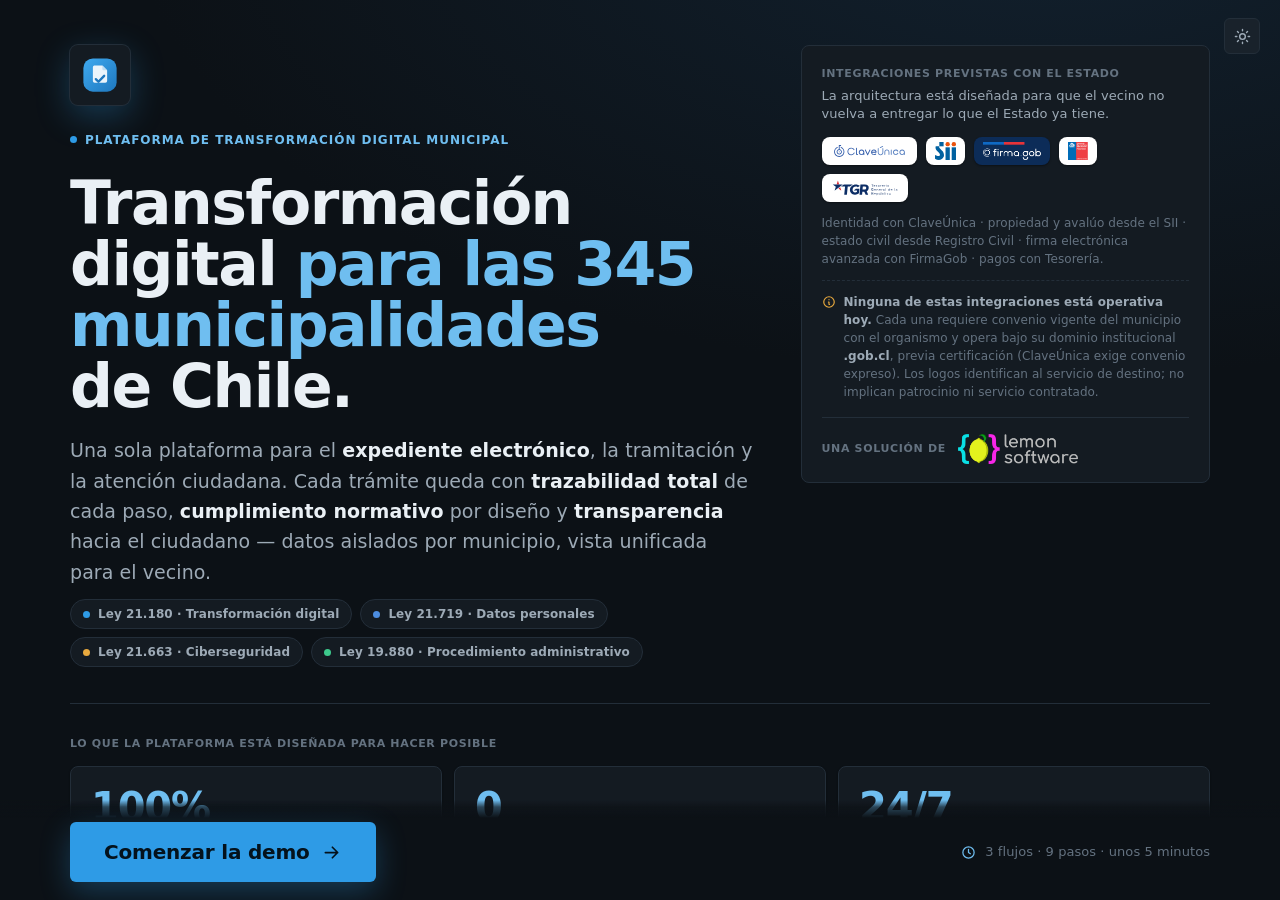
==== commit 642e65c2: "Corregir el dato del titular: 345 municipalidades, no 346 municipios Chile tiene 346 comunas pero 34" ====
--- a/index.html
+++ b/index.html
@@ -3,218 +3,92 @@
 <head>
 <meta charset="UTF-8">
 <meta name="viewport" content="width=device-width, initial-scale=1, viewport-fit=cover">
-<title>Expediente Municipal — Presentación</title>
+<!-- El sitio es público (se comparte por link con municipios) pero NO se indexa: el
+     robots.txt puede ignorarse si alguien enlaza la URL; este meta sí lo respeta Google. -->
+<meta name="robots" content="noindex,nofollow">
+<title>Expediente Municipal — Demo guiada</title>
 <link rel="preload" href="tokens.css" as="style">
 <link rel="stylesheet" href="tokens.css">
 <style>
 /* ============================================================
-   Deck — presentación desplegable (slide-based)
-   Identidad "Sala de Control": dark-first, azul institucional + cyan,
-   tipografía condensada. Consume tokens.css (sin re-tematizar).
-   Autónomo: NO usa app.js (no queremos el shell de la app aquí).
+   Demo controlada — reproductor de 3 flujos acotado.
+   Standalone: consume tokens.css (identidad "Sala de Control"),
+   NO usa app.js (no queremos el shell). Los flujos SE EMBEBEN con
+   ?embed=1&as=<rol> → app.js bloquea toda navegación de documento
+   (no se puede saltar al resto del prototipo). Es una demo pequeña
+   para mostrar a las municipalidades sin exponer todo el trabajo.
    ============================================================ */
-html,body{height:100%;overflow:hidden}
-body{background:radial-gradient(120% 90% at 80% -10%, #12212F 0%, var(--bg) 55%);}
-html[data-theme="light"] body{background:radial-gradient(120% 90% at 80% -10%, #E3EEF7 0%, var(--bg) 55%);}
-
-.deck{position:fixed;inset:0;display:flex;flex-direction:column}
-
-/* ---- top progress + brand ---- */
-.deck-top{position:fixed;top:0;left:0;right:0;height:3px;background:var(--border-faint);z-index:40}
-.deck-top .fill{height:100%;background:linear-gradient(90deg,var(--brand),var(--brand-ink));transition:width .4s var(--ease)}
-
-.deck-brand{position:fixed;top:18px;left:22px;z-index:30;display:flex;align-items:center;gap:9px;font-weight:700;letter-spacing:.02em}
-.deck-brand img{width:26px;height:26px}
-.deck-brand b{font-size:var(--fs-13)}
-.deck-brand small{color:var(--text-3);font-weight:500;font-size:var(--fs-11);letter-spacing:.04em}
-.deck-flag{width:22px;height:15px;border-radius:2px;overflow:hidden;box-shadow:0 0 0 1px var(--border-strong);display:inline-flex;margin-left:2px}
-
-/* ---- controls (top-right) ---- */
-.deck-ctrl{position:fixed;top:14px;right:18px;z-index:30;display:flex;gap:6px}
-.deck-ctrl button{width:36px;height:36px;border-radius:var(--r-2);border:1px solid var(--border);background:var(--surface);color:var(--text-2);display:grid;place-items:center;transition:.15s var(--ease)}
-.deck-ctrl button:hover{color:var(--brand-ink);border-color:var(--brand)}
-.deck-ctrl button svg{width:17px;height:17px}
-
-/* ---- slides ---- */
-.slides{position:fixed;inset:0}
-.slide{position:absolute;inset:0;display:flex;flex-direction:column;justify-content:safe center;
-  padding:76px clamp(24px,7vw,120px) 92px;opacity:0;visibility:hidden;pointer-events:none;
-  transform:translateY(14px);transition:opacity .45s var(--ease),transform .45s var(--ease),visibility .45s;
-  overflow-y:auto}
-.slide.active{opacity:1;visibility:visible;pointer-events:auto;transform:none}
-.slide.active .anim{animation:rise .6s var(--ease) both}
-.slide.active .anim:nth-child(2){animation-delay:.06s}
-.slide.active .anim:nth-child(3){animation-delay:.12s}
-.slide.active .anim:nth-child(4){animation-delay:.18s}
-.slide.active .anim:nth-child(5){animation-delay:.24s}
-@keyframes rise{from{opacity:0;transform:translateY(16px)}to{opacity:1;transform:none}}
-@media(prefers-reduced-motion:reduce){.slide,.slide.active .anim{transition:opacity .2s;animation:none!important}}
-
-.eyebrow2{font-size:var(--fs-12);text-transform:uppercase;letter-spacing:.14em;color:var(--brand-ink);font-weight:700;margin-bottom:16px;display:flex;align-items:center;gap:10px}
-.eyebrow2::before{content:"";width:26px;height:2px;background:var(--brand)}
-.slide h1{font-size:clamp(30px,5.6vw,62px);line-height:1.02;letter-spacing:-.02em;color:var(--text-1);max-width:16ch}
-.slide h2{font-size:clamp(26px,4vw,44px);line-height:1.05;letter-spacing:-.015em;color:var(--text-1);max-width:20ch}
-.slide .lead{font-size:clamp(18px,2.1vw,25px);color:var(--text-2);max-width:52ch;line-height:1.5;margin-top:20px;text-wrap:pretty}
-.slide .kicker{font-size:clamp(17px,1.7vw,21px);color:var(--text-2);max-width:58ch;margin-top:14px;text-wrap:pretty}
-.accent{color:var(--brand-ink)}
-.hl{color:var(--text-1);font-weight:700}
-
-/* cover */
-.cover-meta{display:flex;flex-wrap:wrap;gap:10px;margin-top:34px}
-.metachip{display:inline-flex;align-items:center;gap:8px;height:34px;padding:0 14px;border:1px solid var(--border);border-radius:var(--r-pill);background:var(--surface);color:var(--text-1);font-size:var(--fs-13);font-weight:600}
-.metachip .g{width:8px;height:8px;border-radius:50%;background:var(--brand)}
-.cover-foot{position:absolute;left:clamp(24px,7vw,120px);bottom:44px;display:flex;align-items:center;gap:12px;color:var(--text-3);font-size:var(--fs-12)}
-.cover-foot b{color:var(--text-2)}
-
-/* co-branding: Lemon + aval institucional */
-.cobrand{display:flex;flex-wrap:wrap;align-items:center;gap:clamp(20px,3.5vw,44px);margin-top:38px;padding-top:26px;border-top:1px solid var(--border);max-width:1000px}
-.cb-item{display:flex;flex-direction:column;gap:11px}
-.cb-lbl{font-size:var(--fs-11);text-transform:uppercase;letter-spacing:.1em;color:var(--text-3);font-weight:700}
-.cb-lemon{height:38px;width:auto;display:block}
-html[data-theme="dark"] .cb-lemon{filter:brightness(1.06)}
-.cb-logos{display:flex;align-items:center;gap:9px;flex-wrap:wrap}
-.cb-sep{width:1px;align-self:stretch;background:var(--border)}
-.cb-mail{font-size:var(--fs-15);color:var(--text-1);font-weight:600;text-decoration:none}
-.cb-mail:hover{color:var(--brand-ink)}
-/* placa uniforme para logos oficiales del Estado (funcionan en claro y oscuro) */
-.gplate{background:#fff;border-radius:8px;display:inline-flex;align-items:center;justify-content:center;padding:7px 13px;box-shadow:var(--sh-sm)}
-.gplate img{height:22px;width:auto;max-width:132px;object-fit:contain;display:block}
-.gplate.dk{background:#0c2c58}
-@media(max-width:620px){.cb-sep{display:none}.cb-lemon{height:32px}.gplate img{height:19px}.gplate{padding:6px 10px}}
-
-/* big stat */
-.bignum{font-size:clamp(72px,15vw,168px);line-height:.85;font-weight:700;letter-spacing:-.04em;
-  background:linear-gradient(180deg,var(--text-1),var(--brand));-webkit-background-clip:text;background-clip:text;color:transparent}
-.statrow{display:flex;flex-wrap:wrap;gap:14px;margin-top:30px}
-.statcard{flex:1;min-width:180px;background:var(--surface);border:1px solid var(--border);border-radius:var(--r-3);padding:18px 20px;box-shadow:var(--sh-sm)}
-.statcard .n{font-size:34px;font-weight:700;letter-spacing:-.02em;color:var(--brand-ink);font-variant-numeric:tabular-nums;line-height:1}
-.statcard .t{font-size:var(--fs-15);color:var(--text-2);margin-top:8px;text-wrap:pretty}
-
-/* generic card grids */
-.cards{display:grid;gap:16px;margin-top:34px}
-.c-2{grid-template-columns:repeat(2,1fr)}
-.c-3{grid-template-columns:repeat(3,1fr)}
-.c-4{grid-template-columns:repeat(4,1fr)}
-.dcard{background:var(--surface);border:1px solid var(--border);border-radius:var(--r-4);padding:24px;box-shadow:var(--sh-sm);position:relative;overflow:hidden}
-.dcard .ic{width:46px;height:46px;border-radius:var(--r-3);background:var(--brand-soft);color:var(--brand-ink);display:grid;place-items:center;margin-bottom:16px}
-.dcard .ic svg{width:24px;height:24px}
-.dcard h3{font-size:var(--fs-18);color:var(--text-1);margin-bottom:8px;letter-spacing:-.01em}
-.dcard p{font-size:var(--fs-15);color:var(--text-2);line-height:1.5;text-wrap:pretty}
-.dcard .tag{position:absolute;top:16px;right:16px;font-size:var(--fs-11);font-weight:700;color:var(--text-3);letter-spacing:.04em}
-.dcard.big h3{font-size:var(--fs-22)}
-
-/* law cards */
-.lawcard .num{font-family:var(--font-mono);font-size:var(--fs-12);color:var(--brand-ink);font-weight:700;letter-spacing:.02em}
-
-/* split: texto + captura de dashboard (diferenciadores) */
-.split{display:grid;grid-template-columns:0.92fr 1.15fr;gap:clamp(24px,4vw,60px);align-items:center;width:100%;max-width:1220px;margin-top:6px}
-.split .eyebrow2{margin-bottom:14px}
-.split-txt h2{font-size:clamp(24px,3vw,38px);max-width:18ch;line-height:1.08}
-.split-txt .lead{font-size:clamp(16px,1.6vw,19px);max-width:46ch;margin-top:16px}
-.blts{margin-top:22px;display:flex;flex-direction:column;gap:12px}
-.blt{display:flex;gap:11px;align-items:flex-start;font-size:var(--fs-15);color:var(--text-2);line-height:1.4;text-wrap:pretty}
-.blt svg{width:18px;height:18px;flex-shrink:0;margin-top:2px;color:var(--brand)}
-.blt b{color:var(--text-1);font-weight:700}
-.shot{border:1px solid var(--border-strong);border-radius:var(--r-4);overflow:hidden;box-shadow:var(--sh-lg);background:var(--bg-2)}
-.shot .chrome{height:34px;display:flex;align-items:center;gap:8px;padding:0 12px;background:var(--surface-2);border-bottom:1px solid var(--border)}
-.shot .chrome .dots{display:flex;gap:5px}
-.shot .chrome .dots i{width:9px;height:9px;border-radius:50%;background:var(--border-strong)}
-.shot .chrome .lbl{font-size:var(--fs-11);color:var(--text-3);font-family:var(--font-mono)}
-.shot img{width:100%;display:block;background:#fff}
-@media(max-width:900px){
-  .split{grid-template-columns:1fr;gap:22px}
-  .split-txt h2,.split-txt .lead{max-width:none}
-}
-
-/* flow (end to end) */
-.flow{display:flex;flex-wrap:wrap;align-items:stretch;gap:0;margin-top:34px}
-.fstep{flex:1;min-width:130px;background:var(--surface);border:1px solid var(--border);border-radius:var(--r-3);padding:16px 14px;position:relative;box-shadow:var(--sh-sm)}
-.fstep + .fstep{margin-left:26px}
-.fstep::after{content:"";position:absolute;right:-22px;top:50%;width:18px;height:2px;background:var(--border-strong)}
-.fstep:last-child::after{display:none}
-.fstep .arrow{position:absolute;right:-27px;top:50%;transform:translateY(-50%);color:var(--brand);font-size:14px;z-index:2}
-.fstep:last-child .arrow{display:none}
-.fstep .st{font-family:var(--font-mono);font-size:10px;color:var(--text-3);font-weight:700}
-.fstep .who{font-size:var(--fs-11);text-transform:uppercase;letter-spacing:.05em;color:var(--brand-ink);font-weight:700;margin:8px 0 4px}
-.fstep .act{font-size:var(--fs-13);color:var(--text-1);font-weight:600;line-height:1.25}
-.fnote{margin-top:24px;display:inline-flex;align-items:center;gap:10px;padding:10px 16px;border-radius:var(--r-pill);background:var(--brand-soft);color:var(--brand-ink);font-size:var(--fs-13);font-weight:600}
-.fnote svg{width:16px;height:16px}
-
-/* integrations */
-.logogrid{display:grid;grid-template-columns:repeat(3,1fr);gap:14px;margin-top:30px;max-width:760px}
-.logocell{background:var(--surface);border:1px solid var(--border);border-radius:var(--r-3);padding:16px 18px;display:flex;align-items:center;gap:14px;box-shadow:var(--sh-sm)}
-.logocell .gplate{flex-shrink:0}
-.logocell .gplate img{height:26px;max-width:120px}
-.logocell .lx b{display:block;font-size:var(--fs-13);color:var(--text-1)}
-.logocell .lx span{font-size:var(--fs-11);color:var(--text-3)}
-
-/* roles */
-.roles{display:grid;grid-template-columns:repeat(5,1fr);gap:14px;margin-top:30px}
-.rolecell{text-align:center}
-.rolecell img{width:60px;height:60px;border-radius:50%;background:var(--surface-2);border:1px solid var(--border);object-fit:cover}
-.rolecell b{display:block;font-size:var(--fs-13);color:var(--text-1);margin-top:9px;letter-spacing:-.01em}
-.rolecell span{font-size:var(--fs-11);color:var(--text-3)}
-
-/* product mock */
-.mock{margin-top:26px;border:1px solid var(--border-strong);border-radius:var(--r-4);overflow:hidden;box-shadow:var(--sh-lg);background:var(--bg-2);max-width:900px}
-.mock .chrome{height:36px;display:flex;align-items:center;gap:8px;padding:0 14px;background:var(--surface-2);border-bottom:1px solid var(--border)}
-.mock .chrome .dots{display:flex;gap:6px}
-.mock .chrome .dots i{width:10px;height:10px;border-radius:50%;background:var(--border-strong)}
-.mock .chrome .url{flex:1;height:22px;border-radius:var(--r-1);background:var(--surface);border:1px solid var(--border);display:flex;align-items:center;padding:0 10px;font-size:var(--fs-11);color:var(--text-3);font-family:var(--font-mono)}
-.mock .body{padding:18px}
-.mock .mkpi{display:grid;grid-template-columns:repeat(4,1fr);gap:12px;margin-bottom:14px}
-.mock .mkpi .t{background:var(--surface);border:1px solid var(--border);border-radius:var(--r-3);padding:12px}
-.mock .mkpi .t.accent{border-color:var(--brand);box-shadow:inset 0 0 0 1px var(--brand-soft)}
-.mock .mkpi .l{font-size:9px;text-transform:uppercase;letter-spacing:.05em;color:var(--text-3);font-weight:700}
-.mock .mkpi .v{font-size:26px;font-weight:700;color:var(--text-1);margin-top:4px;line-height:1;font-variant-numeric:tabular-nums}
-.mock .mkpi .v.ok{color:var(--success)}
-.mock .mrow{display:flex;align-items:center;gap:12px;height:38px;padding:0 12px;border:1px solid var(--border-faint);border-bottom:0;background:var(--surface);font-size:var(--fs-12)}
-.mock .mrow:first-of-type{border-radius:var(--r-2) var(--r-2) 0 0}
-.mock .mrow:last-of-type{border-radius:0 0 var(--r-2) var(--r-2);border-bottom:1px solid var(--border-faint)}
-.mock .mrow .id{font-family:var(--font-mono);color:var(--text-3);width:120px;flex-shrink:0}
-.mock .mrow .nm{color:var(--text-1);flex:1;min-width:0;overflow:hidden;text-overflow:ellipsis;white-space:nowrap}
-.mbadge{display:inline-flex;align-items:center;gap:5px;height:20px;padding:0 8px;border-radius:var(--r-pill);font-size:10px;font-weight:700}
-.mbadge .g{width:7px;height:7px;border-radius:50%}
-.mbadge.rev{background:var(--warning-soft);color:var(--st-revision)}.mbadge.rev .g{background:var(--st-revision)}
-.mbadge.obs{background:#2A1608;color:var(--st-observado)}.mbadge.obs .g{background:var(--st-observado)}
-html[data-theme="light"] .mbadge.obs{background:#FBEBDD}
-.mbadge.ok{background:var(--success-soft);color:var(--st-resuelto)}.mbadge.ok .g{background:var(--st-resuelto)}
-.mbadge.ing{background:var(--info-soft);color:var(--st-ingresado)}.mbadge.ing .g{background:var(--st-ingresado)}
-
-/* reproductor de flujos guiados (iframe interactivo del prototipo, acotado) */
-.flow-wrap{width:100%;max-width:1200px;margin-inline:auto}
-.flow-tabs{display:flex;flex-wrap:wrap;gap:8px;margin-top:24px}
-.flow-tab{display:inline-flex;align-items:center;gap:9px;height:38px;padding:0 16px 0 12px;border-radius:var(--r-pill);border:1px solid var(--border);background:var(--surface);color:var(--text-2);font-size:var(--fs-13);font-weight:600;font-family:inherit;cursor:pointer;transition:.13s var(--ease);white-space:nowrap}
-.flow-tab b{display:grid;place-items:center;width:20px;height:20px;border-radius:50%;background:var(--surface-2);color:var(--text-3);font-size:var(--fs-11);font-weight:800;flex-shrink:0}
-.flow-tab:hover{border-color:var(--brand);color:var(--brand-ink)}
-.flow-tab.on{background:var(--brand);border-color:var(--brand);color:var(--text-on-brand)}
-.flow-tab.on b{background:rgba(255,255,255,.25);color:var(--text-on-brand)}
-.demo{margin-top:16px;border:1px solid var(--border-strong);border-radius:var(--r-4);overflow:hidden;box-shadow:var(--sh-lg);background:var(--bg-2);width:100%;display:flex;flex-direction:column}
-.demo-chrome{height:42px;display:flex;align-items:center;gap:10px;padding:0 12px;background:var(--surface-2);border-bottom:1px solid var(--border);flex-shrink:0}
+*{box-sizing:border-box}
+html,body{height:100%;margin:0}
+body{background:radial-gradient(120% 90% at 82% -12%, #12212F 0%, var(--bg) 55%);color:var(--text-1);
+  font-family:var(--font-ui);display:flex;flex-direction:column;overflow:hidden}
+html[data-theme="light"] body{background:radial-gradient(120% 90% at 82% -12%, #E3EEF7 0%, var(--bg) 55%)}
+
+/* ---- topbar ---- */
+.top{flex-shrink:0;height:60px;display:flex;align-items:center;gap:14px;padding:0 20px;border-bottom:1px solid var(--border);background:var(--surface)}
+.brand{display:flex;align-items:center;gap:10px;font-weight:700}
+.brand img{height:26px;width:auto;display:block}
+.brand .bt{display:flex;flex-direction:column;line-height:1.1}
+.brand .bt b{font-size:var(--fs-14);letter-spacing:-.01em}
+.brand .bt small{font-size:var(--fs-11);color:var(--text-3);font-weight:500}
+.top .flag{width:22px;height:15px;border-radius:2px;overflow:hidden;box-shadow:0 0 0 1px var(--border-strong);display:inline-flex}
+.top .spacer{flex:1}
+.chip-demo{display:inline-flex;align-items:center;gap:7px;height:28px;padding:0 12px;border-radius:var(--r-pill);
+  background:var(--brand-soft);color:var(--brand-ink);font-size:var(--fs-12);font-weight:700;border:1px solid var(--brand-line,var(--border-strong))}
+.chip-demo .g{width:7px;height:7px;border-radius:50%;background:var(--brand)}
+.homebtn{display:inline-flex;align-items:center;gap:8px;height:36px;padding:0 14px;border-radius:var(--r-2);
+  border:1px solid var(--border);background:var(--surface-2);color:var(--text-1);font-family:inherit;font-size:var(--fs-13);font-weight:600;cursor:pointer;transition:.13s var(--ease)}
+.homebtn:hover{border-color:var(--brand);color:var(--brand-ink)}
+.homebtn svg{width:16px;height:16px;flex-shrink:0}
+.tbtn{width:36px;height:36px;border-radius:var(--r-2);border:1px solid var(--border);background:var(--surface-2);color:var(--text-2);display:grid;place-items:center;cursor:pointer;transition:.13s var(--ease)}
+.tbtn:hover{border-color:var(--brand);color:var(--brand-ink)}
+.tbtn svg{width:17px;height:17px}
+html[data-theme="dark"] .tbtn .i-sun{display:block}
+html[data-theme="dark"] .tbtn .i-moon{display:none}
+html[data-theme="light"] .tbtn .i-sun{display:none}
+html[data-theme="light"] .tbtn .i-moon{display:block}
+
+/* ---- roadmap de 3 flujos ---- */
+.rail{flex-shrink:0;display:flex;align-items:stretch;gap:10px;padding:14px 20px 0;flex-wrap:wrap}
+.rstep{flex:1;min-width:210px;display:flex;align-items:center;gap:12px;padding:12px 14px;border-radius:var(--r-3);
+  border:1px solid var(--border);background:var(--surface);cursor:pointer;transition:.14s var(--ease);text-align:left}
+.rstep:hover{border-color:var(--brand-line,var(--border-strong))}
+.rstep.on{border-color:var(--brand);background:var(--brand-soft);box-shadow:var(--sh-sm)}
+.rstep .n{display:grid;place-items:center;width:34px;height:34px;border-radius:50%;background:var(--surface-2);
+  color:var(--text-3);font-weight:800;font-size:var(--fs-15);flex-shrink:0;transition:.14s var(--ease)}
+.rstep.on .n{background:var(--brand);color:var(--text-on-brand)}
+.rstep.done .n{background:var(--success-soft);color:var(--success)}
+.rstep .rt{min-width:0}
+.rstep .rt b{display:block;font-size:var(--fs-14);color:var(--text-1);letter-spacing:-.01em;line-height:1.2}
+.rstep .rt span{display:block;font-size:var(--fs-11);color:var(--text-3);margin-top:2px}
+.rstep .arw{color:var(--text-4,var(--text-3));flex-shrink:0}
+.rail .sep{align-self:center;color:var(--text-4,var(--text-3));flex-shrink:0}
+.rail .sep svg{width:16px;height:16px;display:block}
+
+/* ---- reproductor (iframe interactivo acotado) ---- */
+.stage{flex:1;min-height:0;display:flex;flex-direction:column;padding:14px 20px 18px}
+.demo{flex:1;min-height:0;display:flex;flex-direction:column;border:1px solid var(--border-strong);
+  border-radius:var(--r-4);overflow:hidden;box-shadow:var(--sh-lg);background:var(--bg-2)}
+.demo-chrome{height:44px;display:flex;align-items:center;gap:10px;padding:0 12px;background:var(--surface-2);border-bottom:1px solid var(--border);flex-shrink:0}
 .demo-chrome .dots{display:flex;gap:6px;flex-shrink:0}
 .demo-chrome .dots i{width:10px;height:10px;border-radius:50%;background:var(--border-strong)}
 .demo-chrome .url{flex:1;min-width:0;height:26px;border-radius:var(--r-1);background:var(--surface);border:1px solid var(--border);display:flex;align-items:center;gap:2px;padding:0 10px;font-size:var(--fs-11);color:var(--text-3);font-family:var(--font-mono);overflow:hidden;white-space:nowrap}
 .demo-chrome .url .host{color:var(--text-2)}
 .demo-live{flex-shrink:0;display:inline-flex;align-items:center;gap:6px;height:24px;padding:0 11px;border-radius:var(--r-pill);background:var(--success-soft);color:var(--success);font-size:var(--fs-11);font-weight:700;text-transform:uppercase;letter-spacing:.04em}
+/* el descargo de integraciones vive en la portada, que se oculta al entrar al
+   reproductor → aquí queda permanente, a la vista durante toda la demostración */
+.demo-sim{flex-shrink:0;display:inline-flex;align-items:center;height:24px;padding:0 11px;border-radius:var(--r-pill);
+  background:var(--warning-soft,var(--surface));color:var(--warning);font-size:var(--fs-11);font-weight:700;border:1px solid var(--border);cursor:help}
+/* en móvil el aviso pesa más que la URL decorativa del chrome */
+@media(max-width:720px){.demo-chrome .dots,.demo-chrome .url{display:none}.demo-sim{margin-left:auto}}
 .demo-live .pulse{width:7px;height:7px;border-radius:50%;background:var(--success);box-shadow:0 0 0 0 var(--success);animation:demopulse 2s infinite}
-.demo-expand{flex-shrink:0;width:30px;height:26px;display:inline-flex;align-items:center;justify-content:center;border:1px solid var(--border);border-radius:var(--r-1);background:var(--surface);color:var(--text-2);transition:.13s var(--ease)}
-.demo-expand:hover{border-color:var(--brand);color:var(--brand-ink)}
-.demo-expand svg{width:15px;height:15px}
-.demo-expand .i-close{display:none}
-/* estado ampliado: el reproductor cubre casi toda la pantalla */
-.demo.expanded{position:fixed;inset:14px;z-index:200;width:auto;max-width:none;height:auto;box-shadow:0 30px 80px rgba(0,0,0,.5)}
-.demo.expanded .demo-view{height:auto;max-height:none;flex:1}
-.demo.expanded .demo-expand .i-open{display:none}
-.demo.expanded .demo-expand .i-close{display:block}
-.demo-backdrop{position:fixed;inset:0;z-index:190;background:rgba(4,6,5,.82);display:none}
-.demo-backdrop.on{display:block}
 @keyframes demopulse{0%{box-shadow:0 0 0 0 color-mix(in srgb,var(--success) 55%,transparent)}70%{box-shadow:0 0 0 6px transparent}100%{box-shadow:0 0 0 0 transparent}}
-.demo-view{position:relative;height:52vh;max-height:560px;min-height:330px;background:var(--bg)}
+.demo-view{position:relative;flex:1;min-height:0;background:var(--bg)}
 .demo-view iframe{width:100%;height:100%;border:0;display:block;background:var(--bg)}
 .demo-view .ph{position:absolute;inset:0;display:grid;place-items:center;color:var(--text-3);font-size:var(--fs-13);pointer-events:none;transition:opacity .3s var(--ease)}
 .demo-view.loaded .ph{opacity:0}
-.demo-bar{display:flex;align-items:center;gap:12px;padding:10px 12px;background:var(--surface-2);border-top:1px solid var(--border);flex-shrink:0}
-.demo-nav{flex-shrink:0;display:inline-flex;align-items:center;gap:6px;height:36px;padding:0 12px;border-radius:var(--r-2);border:1px solid var(--border);background:var(--surface);color:var(--text-1);font-family:inherit;font-size:var(--fs-13);font-weight:700;cursor:pointer;transition:.13s var(--ease)}
+.demo-bar{display:flex;align-items:center;gap:12px;padding:11px 12px;background:var(--surface-2);border-top:1px solid var(--border);flex-shrink:0}
+.demo-nav{flex-shrink:0;display:inline-flex;align-items:center;gap:6px;height:38px;padding:0 14px;border-radius:var(--r-2);border:1px solid var(--border);background:var(--surface);color:var(--text-1);font-family:inherit;font-size:var(--fs-13);font-weight:700;cursor:pointer;transition:.13s var(--ease)}
 .demo-nav svg{width:16px;height:16px}
 .demo-nav:hover:not(:disabled){border-color:var(--brand);color:var(--brand-ink)}
 .demo-nav:disabled{opacity:.4;cursor:default}
@@ -224,508 +98,534 @@
 .demo-steps i{width:8px;height:8px;border-radius:50%;background:var(--border-strong);transition:.2s var(--ease)}
 .demo-steps i.on{background:var(--brand);width:22px;border-radius:var(--r-pill)}
 .demo-steps i.done{background:var(--brand);opacity:.5}
-.demo-note{flex:1;min-width:0;display:flex;flex-direction:column;line-height:1.25}
+.demo-note{flex:1;min-width:0;display:flex;flex-direction:column;line-height:1.28}
 .demo-note .stp{font-size:9px;text-transform:uppercase;letter-spacing:.05em;color:var(--brand-ink);font-weight:700}
 .demo-note #demoNote{font-size:var(--fs-13);color:var(--text-1);overflow:hidden;text-overflow:ellipsis;white-space:nowrap}
-.live-hint{margin-top:14px;font-size:var(--fs-12);color:var(--text-3);max-width:78ch}
-
-/* security list */
-.seclist{display:grid;grid-template-columns:repeat(2,1fr);gap:14px 30px;margin-top:30px;max-width:820px}
-.secitem{display:flex;gap:14px;align-items:flex-start}
-.secitem .ck{width:30px;height:30px;border-radius:var(--r-2);background:var(--success-soft);color:var(--success);display:grid;place-items:center;flex-shrink:0}
-.secitem .ck svg{width:17px;height:17px}
-.secitem b{font-size:var(--fs-16);color:var(--text-1);display:block;letter-spacing:-.01em}
-.secitem p{font-size:var(--fs-13);color:var(--text-2);margin-top:3px;line-height:1.45}
-
-/* closing */
-.slide.closing{align-items:flex-start}
-.slide.closing h1{background:linear-gradient(180deg,var(--text-1) 30%,var(--brand));-webkit-background-clip:text;background-clip:text;color:transparent}
-.closebtns{display:flex;flex-wrap:wrap;gap:12px;margin-top:34px}
-.closebtns a{display:inline-flex;align-items:center;gap:9px;height:44px;padding:0 22px;border-radius:var(--r-2);font-size:var(--fs-16);font-weight:700;transition:.15s var(--ease)}
-.closebtns a svg{width:18px;height:18px}
-.closebtns a.primary{background:var(--brand);color:var(--text-on-brand)}
-.closebtns a.primary:hover{background:var(--brand-hover)}
-.closebtns a.ghost{border:1px solid var(--border);color:var(--text-1);background:var(--surface)}
-.closebtns a.ghost:hover{border-color:var(--brand);color:var(--brand-ink)}
-
-/* ---- bottom nav ---- */
-.deck-nav{position:fixed;left:0;right:0;bottom:0;height:64px;display:flex;align-items:center;justify-content:space-between;
-  padding:0 22px;z-index:30;pointer-events:none}
-.deck-nav > *{pointer-events:auto}
-.navbtn{width:44px;height:44px;border-radius:var(--r-2);border:1px solid var(--border);background:var(--surface);color:var(--text-1);display:grid;place-items:center;transition:.15s var(--ease)}
-.navbtn:hover:not(:disabled){border-color:var(--brand);color:var(--brand-ink)}
-.navbtn:disabled{opacity:.35;cursor:default}
-.navbtn svg{width:19px;height:19px}
-.dots{display:flex;align-items:center;gap:8px}
-.dots button{width:8px;height:8px;border-radius:50%;border:0;background:var(--border-strong);padding:0;transition:.2s var(--ease)}
-.dots button:hover{background:var(--text-3)}
-.dots button.on{background:var(--brand);width:22px;border-radius:var(--r-pill)}
-.counter{font-family:var(--font-mono);font-size:var(--fs-12);color:var(--text-3);min-width:52px;text-align:right}
-.navgroup{display:flex;align-items:center;gap:10px}
-
-.hint{position:fixed;bottom:76px;left:50%;transform:translateX(-50%);z-index:20;font-size:var(--fs-11);color:var(--text-3);display:flex;align-items:center;gap:8px;opacity:0;transition:opacity .4s;pointer-events:none}
-.hint.show{opacity:1}
-.hint kbd{font-family:var(--font-mono);font-size:10px;padding:2px 7px;border-radius:var(--r-1);background:var(--surface);border:1px solid var(--border);color:var(--text-2)}
-
-@media(max-width:820px){
-  .c-2,.c-3,.c-4,.logogrid,.seclist{grid-template-columns:1fr!important}
-  .roles{grid-template-columns:repeat(3,1fr)}
-  .mock .mkpi{grid-template-columns:repeat(2,1fr)}
-  .flow{gap:12px}.fstep{min-width:100%;margin-left:0!important}
-  .fstep::after,.fstep .arrow{display:none}
-  .slide{padding:70px 24px 84px}
-  .deck-brand small{display:none}
-  .dots{display:none}
+
+/* ---- intro (portada de la demo) ---- */
+.intro{position:fixed;inset:0;z-index:50;display:flex;flex-direction:column;justify-content:safe center;align-items:center;overflow-y:auto;padding:clamp(32px,5vh,64px) clamp(20px,4vw,40px);
+  /* Deja sitio a la barra de acción anclada: el final del contenido nunca queda debajo.
+     Suma env(safe-area-inset-bottom) porque el dock TAMBIÉN la suma en su padding — sin
+     esto, en un iPhone con barra de gestos (~34px) la holgura se consume entera y la
+     última línea del bloque de alcance queda tapada sin forma de destaparla. */
+  padding-bottom:calc(clamp(124px,15vh,140px) + env(safe-area-inset-bottom,0px));
+  background:radial-gradient(120% 90% at 82% -12%, #12212F 0%, var(--bg) 60%)}
+html[data-theme="light"] .intro{background:radial-gradient(120% 90% at 82% -12%, #E3EEF7 0%, var(--bg) 60%)}
+.intro.hide{display:none}
+/* el topbar queda inerte bajo la portada → el tema necesita su propio control aquí */
+.introtheme{position:absolute;top:18px;right:20px;z-index:2}
+.icard{max-width:1140px;width:100%;margin:auto 0}
+/* fila superior: discurso a la izquierda, integraciones + co-marca a la derecha */
+.icard .hero{display:grid;grid-template-columns:minmax(0,1.25fr) minmax(0,.75fr);gap:clamp(28px,4vw,48px);align-items:start}
+@media(max-width:960px){.icard .hero{grid-template-columns:1fr;gap:26px}}
+.icard .iso{display:grid;place-items:center;width:60px;height:60px;border-radius:var(--r-3);margin-bottom:24px;
+  background:var(--surface);box-shadow:0 0 0 1px var(--border),0 10px 34px var(--brand-glow)}
+.icard .iso img{width:38px;height:38px;display:block}
+.icard .eyebrow{display:inline-flex;align-items:center;gap:8px;font-size:var(--fs-12);font-weight:700;text-transform:uppercase;letter-spacing:.08em;color:var(--brand-ink)}
+.icard .eyebrow .g{width:7px;height:7px;border-radius:50%;background:var(--brand);display:inline-block;flex-shrink:0}
+/* escala editorial: el h1 es el salto de tamaño que hace de esto una portada, no un panel */
+.icard h1{font-family:var(--font-ui);font-size:clamp(34px,5.6vw,60px);line-height:1.02;letter-spacing:-.025em;margin:18px 0 18px;text-wrap:balance}
+.icard h1 .accent{color:var(--brand-ink)}
+.icard .lead{font-size:clamp(16px,1.5vw,19px);color:var(--text-2);line-height:1.6;max-width:60ch}
+.icard .lead b{color:var(--text-1);font-weight:600}
+.icard .pillars{display:flex;flex-wrap:wrap;gap:9px;margin:20px 0 0}
+.icard .pil{display:inline-flex;align-items:center;gap:8px;height:34px;padding:0 14px 0 12px;border-radius:var(--r-pill);
+  border:1px solid var(--brand-line,var(--border-strong));background:var(--brand-soft);color:var(--brand-ink);font-size:var(--fs-13);font-weight:700}
+.icard .pil svg{width:15px;height:15px;flex-shrink:0}
+/* KPIs (patrón .statcard del deck) */
+.icard .kpis{display:flex;flex-wrap:wrap;gap:12px;margin-top:14px}
+.icard .kpi{flex:1;min-width:180px;padding:20px;border-radius:var(--r-3);border:1px solid var(--border);background:var(--surface)}
+.icard .kpi .n{font-size:clamp(30px,3.6vw,40px);font-weight:700;letter-spacing:-.03em;color:var(--brand-ink);line-height:1;font-variant-numeric:tabular-nums}
+.icard .kpi .t{font-size:var(--fs-13);color:var(--text-2);margin-top:9px;line-height:1.4;text-wrap:pretty}
+/* Integraciones previstas con el Estado + co-marca (panel de la columna derecha) */
+.icard .integ{padding:20px 20px 18px;border-radius:var(--r-3);border:1px solid var(--border);background:var(--surface)}
+.icard .glbl{font-size:11px;text-transform:uppercase;letter-spacing:.06em;color:var(--text-3);font-weight:700;display:block;margin-bottom:4px}
+.icard .gsub{display:block;font-size:var(--fs-13);color:var(--text-2);line-height:1.45;margin-bottom:13px}
+.icard .glogos{display:flex;flex-wrap:wrap;align-items:center;gap:9px}
+.icard .gnote{font-size:var(--fs-12);color:var(--text-3);margin-top:12px;line-height:1.5}
+.icard .gdisc{display:flex;gap:8px;font-size:var(--fs-12);color:var(--text-3);line-height:1.5;margin-top:12px;padding-top:12px;border-top:1px dashed var(--border)}
+.icard .gdisc svg{width:14px;height:14px;flex-shrink:0;margin-top:2px;color:var(--warning)}
+.icard .gdisc b{color:var(--text-2);font-weight:700}
+.icard .cobrand{display:flex;flex-wrap:wrap;align-items:center;gap:12px;margin-top:16px;padding-top:16px;border-top:1px solid var(--border)}
+.icard .cobrand .cb-lbl{font-size:11px;text-transform:uppercase;letter-spacing:.06em;color:var(--text-3);font-weight:700}
+.icard .cobrand img{height:30px;width:auto;display:block}
+/* Alcance: esta demo es solo una porción */
+.icard .scope{padding:20px 22px;border-radius:var(--r-3);border:1px solid var(--border);
+  border-left:3px solid var(--brand);background:var(--surface)}
+.icard .scope > b{display:block;font-size:var(--fs-15);color:var(--text-1);margin-bottom:8px;letter-spacing:-.01em}
+.icard .scope p b{color:var(--text-1);font-weight:700}
+.icard .scope p{font-size:var(--fs-13);color:var(--text-2);line-height:1.55}
+/* el aviso de acotamiento vive aquí (antes duplicado bajo el CTA) */
+.icard .scope .scnote{display:flex;gap:8px;align-items:flex-start;margin-top:14px;padding-top:14px;
+  border-top:1px dashed var(--border);color:var(--text-3);font-size:var(--fs-12)}
+.icard .scope .scnote svg{width:14px;height:14px;flex-shrink:0;margin-top:2px}
+.icard .laws{display:flex;flex-wrap:wrap;gap:8px;margin-top:12px}
+.icard .law{display:inline-flex;align-items:center;gap:8px;height:30px;padding:0 12px;border-radius:var(--r-pill);
+  border:1px solid var(--border);background:var(--surface);color:var(--text-2);font-size:var(--fs-12);font-weight:600}
+.icard .law .d{width:7px;height:7px;border-radius:50%;flex-shrink:0}
+/* banda de KPIs a ancho completo, entre el hero y la fila inferior */
+.icard .band{margin-top:clamp(28px,4vh,44px);padding-top:clamp(24px,3.5vh,36px);border-top:1px solid var(--border)}
+/* fila inferior: qué verás en la demo (izq) · qué queda fuera (der) */
+.icard .bottom{display:grid;grid-template-columns:minmax(0,1.25fr) minmax(0,.75fr);gap:clamp(28px,4vw,48px);align-items:start;
+  margin-top:clamp(28px,4vh,44px);padding-top:clamp(24px,3.5vh,36px);border-top:1px solid var(--border)}
+@media(max-width:960px){.icard .bottom{grid-template-columns:1fr;gap:24px}}
+.icard .seclbl{font-size:11px;text-transform:uppercase;letter-spacing:.06em;color:var(--text-3);font-weight:700;margin:0 0 12px;display:block}
+.icard .three{display:grid;grid-template-columns:repeat(3,1fr);gap:12px;margin:0 0 22px}
+.icard .three .c{padding:16px;border-radius:var(--r-3);border:1px solid var(--border);background:var(--surface)}
+.icard .three .c .n{display:grid;place-items:center;width:30px;height:30px;border-radius:50%;background:var(--brand-soft);color:var(--brand-ink);font-weight:800;font-size:var(--fs-14);margin-bottom:10px}
+.icard .three .c b{display:block;font-size:var(--fs-14);letter-spacing:-.01em}
+.icard .three .c span{display:block;font-size:var(--fs-12);color:var(--text-3);margin-top:4px;line-height:1.4}
+.startbtn{display:inline-flex;align-items:center;justify-content:center;gap:11px;height:60px;padding:0 34px;border-radius:var(--r-2);border:0;
+  background:var(--brand);color:var(--text-on-brand);font-family:inherit;font-size:var(--fs-20);font-weight:700;letter-spacing:-.01em;
+  cursor:pointer;transition:.14s var(--ease);box-shadow:0 10px 30px var(--brand-glow)}
+.startbtn:hover{background:var(--brand-hover);box-shadow:0 12px 34px var(--brand-glow)}
+.startbtn:active{transform:scale(.97)}
+.startbtn svg{width:21px;height:21px;flex-shrink:0}
+
+/* ---- barra de acción anclada: el CTA de la portada NUNCA queda bajo el pliegue ----
+   Vive dentro de .intro, así que se oculta con ella (.intro.hide{display:none}) sin
+   lógica extra; position:fixed la mantiene a la vista mientras la portada scrollea. */
+/* sin borde: una línea dura cortaría a media altura las tarjetas que pasan por detrás;
+   el degradado disuelve el contenido y deja el CTA sobre fondo sólido y legible. */
+.introdock{position:fixed;left:0;right:0;bottom:0;z-index:3;padding:22px clamp(20px,4vw,40px) calc(18px + env(safe-area-inset-bottom,0px));
+  /* fondo sólido primero: si el motor no entiende color-mix() (Chrome/Edge <111, Safari
+     <16.2) descarta la declaración ENTERA, no solo esa parada — y el CTA quedaría flotando
+     sobre el texto. El navegador moderno se queda con la segunda; el antiguo, con el sólido. */
+  background:var(--bg);
+  /* La banda de fundido es CORTA (sólido hasta 82%): un degradado largo deja el texto de
+     las tarjetas de KPI "medio legible" al pasar por detrás — peor que ocultarlo. Aquí
+     funde fondo, no información. */
+  background:linear-gradient(to top,var(--bg) 82%,color-mix(in srgb,var(--bg) 70%,transparent) 93%,transparent)}
+.introdock .in{max-width:1140px;margin:0 auto;display:flex;align-items:center;justify-content:space-between;gap:18px;flex-wrap:wrap}
+.introdock .meta{display:flex;align-items:center;gap:9px;font-size:var(--fs-13);color:var(--text-3);min-width:0}
+.introdock .meta svg{width:15px;height:15px;flex-shrink:0;color:var(--brand-ink)}
+@media(max-width:720px){
+  .introdock .in{gap:10px}
+  .introdock .startbtn{flex:1 1 100%;height:56px;font-size:var(--fs-16);padding:0 22px}
+  .introdock .meta{flex:1 1 100%;justify-content:center;font-size:var(--fs-12)}
 }
-@media(max-width:520px){.roles{grid-template-columns:repeat(2,1fr)}}
+
+/* ---- tour: interruptor de resaltado en la barra del reproductor ---- */
+.hintbtn{flex-shrink:0;display:inline-flex;align-items:center;gap:7px;height:34px;padding:0 12px;border-radius:var(--r-pill);
+  border:1px solid var(--border);background:var(--surface);color:var(--text-2);font-family:inherit;font-size:var(--fs-12);font-weight:700;cursor:pointer;transition:.13s var(--ease)}
+.hintbtn svg{width:15px;height:15px;flex-shrink:0}
+.hintbtn:hover{border-color:var(--brand-line,var(--border-strong));color:var(--text-1)}
+.hintbtn[aria-pressed="true"]{background:var(--brand-soft);border-color:var(--brand);color:var(--brand-ink)}
+
+/* ---- foco visible (navegación por teclado en la presentación) ----
+   Refuerza el :focus-visible global de tokens.css sobre los controles propios de
+   esta pantalla. NOTA para quien audite: en un navegador automatizado sin foco de
+   ventana (document.hasFocus()===false) NINGÚN selector :focus/:focus-visible
+   matchea, así que las herramientas reportan "sin indicador de foco" en falso. */
+.rstep:focus-visible,.demo-nav:focus-visible,.startbtn:focus-visible,.homebtn:focus-visible,.tbtn:focus-visible,.hintbtn:focus-visible{
+  outline:2px solid var(--brand);outline-offset:2px}
+
+@media(max-width:720px){
+  .hintbtn span{position:absolute;width:1px;height:1px;overflow:hidden;clip:rect(0 0 0 0)}
+  .hintbtn{padding:0;width:34px;justify-content:center}
+  .icard .three{grid-template-columns:1fr}
+  .rail .sep{display:none}
+  .rstep{min-width:100%}
+  .demo-note{display:none}
+}
+@media(max-width:560px){
+  .top{gap:8px;padding:0 12px}
+  .brand .bt small{display:none}
+  .homebtn span{position:absolute;width:1px;height:1px;overflow:hidden;clip:rect(0 0 0 0)}
+  .homebtn{padding:0;width:36px;justify-content:center}
+  .chip-demo span:not(.g){position:absolute;width:1px;height:1px;overflow:hidden;clip:rect(0 0 0 0)}
+  .chip-demo{padding:0;width:28px;justify-content:center}
+}
 </style>
 </head>
 <body>
 
-<div class="deck-top"><div class="fill" id="progFill"></div></div>
-
-<a class="deck-brand" href="#1" title="Volver al inicio de la presentación">
-  <img src="assets/brand/isotipo.svg" alt="">
-  <b>Expediente Municipal</b>
-  <span class="deck-flag" aria-hidden="true"><svg width="22" height="15" viewBox="0 0 30 20"><rect width="30" height="20" fill="#fff"/><rect width="30" height="10" fill="#D52B1E" y="10"/><rect width="12" height="10" fill="#0039A6"/><path d="M6 2.2l1.1 3.4h3.6L7.8 7.7l1.1 3.4L6 9l-2.9 2.1 1.1-3.4L1.3 5.6h3.6z" fill="#fff"/></svg></span>
-  <small>Lemon Software</small>
-</a>
-
-<div class="deck-ctrl">
-  <button id="themeBtn" title="Cambiar tema" aria-label="Cambiar tema"></button>
-  <button id="fsBtn" title="Pantalla completa" aria-label="Pantalla completa">
-    <svg viewBox="0 0 24 24" fill="none" stroke="currentColor" stroke-width="2" stroke-linecap="round" stroke-linejoin="round"><path d="M8 3H5a2 2 0 0 0-2 2v3m18 0V5a2 2 0 0 0-2-2h-3M3 16v3a2 2 0 0 0 2 2h3m13-5v3a2 2 0 0 1-2 2h-3"/></svg>
+<!-- Portada / intro -->
+<div class="intro" id="intro">
+  <button class="tbtn introtheme" id="themeBtn2" title="Cambiar tema" aria-label="Cambiar tema">
+    <svg class="i-sun" viewBox="0 0 24 24" fill="none" stroke="currentColor" stroke-width="2" stroke-linecap="round" stroke-linejoin="round"><circle cx="12" cy="12" r="4"/><path d="M12 2v2M12 20v2M4.9 4.9l1.4 1.4M17.7 17.7l1.4 1.4M2 12h2M20 12h2M4.9 19.1l1.4-1.4M17.7 6.3l1.4-1.4"/></svg>
+    <svg class="i-moon" viewBox="0 0 24 24" fill="none" stroke="currentColor" stroke-width="2" stroke-linecap="round" stroke-linejoin="round"><path d="M21 12.8A9 9 0 1 1 11.2 3a7 7 0 0 0 9.8 9.8z"/></svg>
   </button>
-</div>
-
-<div class="slides" id="slides">
-
-  <!-- 1 · Portada -->
-  <section class="slide active" data-title="Portada">
-    <div class="eyebrow2 anim">Plataforma de transformación digital municipal</div>
-    <h1 class="anim">El expediente <span class="accent">100% digital</span> del municipio, de principio a fin.</h1>
-    <p class="lead anim">Del trámite que inicia un ciudadano hasta el flujo interno completo del municipio: un solo expediente electrónico con trazabilidad total de cada paso.</p>
-    <div class="cover-meta anim">
-      <span class="metachip"><span class="g"></span>346 municipios de Chile</span>
-      <span class="metachip"><span class="g"></span>Ley 21.180 · meta 2027</span>
-      <span class="metachip"><span class="g"></span>Multi-tenant · un municipio, una realidad</span>
-    </div>
-    <div class="cobrand anim">
-      <div class="cb-item"><span class="cb-lbl">Una solución de</span><img class="cb-lemon" src="assets/brand/lemon-software.png" alt="Lemon Software"></div>
-      <div class="cb-sep"></div>
-      <div class="cb-item"><span class="cb-lbl">Integrado con el Estado</span>
-        <div class="cb-logos">
-          <span class="gplate"><img src="assets/gob/oficial-gobchile.svg" alt="Gobierno de Chile"></span>
-          <span class="gplate"><img src="assets/gob/oficial-claveunica.svg" alt="ClaveÚnica"></span>
-          <span class="gplate dk"><img src="assets/gob/oficial-firmagob.png" alt="FirmaGob"></span>
+  <div class="icard">
+    <div class="hero">
+      <div>
+        <span class="iso"><img src="assets/brand/isotipo.svg" alt="Expediente Municipal"></span>
+        <div class="eyebrow"><span class="g"></span> Plataforma de transformación digital municipal</div>
+        <!-- 345, no 346: Chile tiene 346 COMUNAS pero 345 MUNICIPALIDADES — la de Cabo de
+             Hornos administra dos comunas (Cabo de Hornos y Antártica). Y "para las", no
+             "de las": describe el mandato de la Ley 21.180 sobre todo el país, no la
+             cartera de clientes de Lemon. -->
+        <h1>Transformación digital <span class="accent">para las 345 municipalidades</span> de Chile.</h1>
+        <p class="lead">Una sola plataforma para el <b>expediente electrónico</b>, la tramitación y la atención ciudadana. Cada trámite queda con <b>trazabilidad total</b> de cada paso, <b>cumplimiento normativo</b> por diseño y <b>transparencia</b> hacia el ciudadano — datos aislados por municipio, vista unificada para el vecino.</p>
+
+        <div class="laws" aria-label="Marco legal">
+          <span class="law"><span class="d" style="background:var(--brand)"></span>Ley 21.180 · Transformación digital</span>
+          <span class="law"><span class="d" style="background:var(--info)"></span>Ley 21.719 · Datos personales</span>
+          <span class="law"><span class="d" style="background:var(--warning)"></span>Ley 21.663 · Ciberseguridad</span>
+          <span class="law"><span class="d" style="background:var(--success)"></span>Ley 19.880 · Procedimiento administrativo</span>
+        </div>
+      </div>
+
+      <div class="integ">
+        <span class="glbl">Integraciones previstas con el Estado</span>
+        <span class="gsub">La arquitectura está diseñada para que el vecino no vuelva a entregar lo que el Estado ya tiene.</span>
+        <div class="glogos">
+          <span class="gplate sm"><img src="assets/gob/oficial-claveunica.svg" alt="ClaveÚnica"></span>
+          <span class="gplate sm"><img src="assets/gob/oficial-sii.svg" alt="Servicio de Impuestos Internos"></span>
+          <span class="gplate sm dk"><img src="assets/gob/oficial-firmagob.png" alt="FirmaGob"></span>
+          <span class="gplate sm"><img src="assets/gob/oficial-registrocivil.png" alt="Registro Civil"></span>
+          <span class="gplate sm"><img src="assets/gob/oficial-tesoreria.svg" alt="Tesorería General de la República"></span>
+        </div>
+        <p class="gnote">Identidad con ClaveÚnica · propiedad y avalúo desde el SII · estado civil desde Registro Civil · firma electrónica avanzada con FirmaGob · pagos con Tesorería.</p>
+        <p class="gdisc">
+          <svg viewBox="0 0 24 24" fill="none" stroke="currentColor" stroke-width="2" stroke-linecap="round" stroke-linejoin="round"><circle cx="12" cy="12" r="9"/><path d="M12 8h.01M11 12h1v4h1"/></svg>
+          <span><b>Ninguna de estas integraciones está operativa hoy.</b> Cada una requiere convenio vigente del municipio con el organismo y opera bajo su dominio institucional <b>.gob.cl</b>, previa certificación (ClaveÚnica exige convenio expreso). Los logos identifican al servicio de destino; no implican patrocinio ni servicio contratado.</span>
+        </p>
+        <div class="cobrand">
+          <span class="cb-lbl">Una solución de</span>
+          <img src="assets/brand/lemon-software.png" alt="Lemon Software">
         </div>
       </div>
     </div>
-  </section>
-
-  <!-- 2 · El mandato -->
-  <section class="slide" data-title="El mandato">
-    <div class="eyebrow2 anim">¿Por qué ahora?</div>
-    <h2 class="anim">La ley obliga a todo el Estado a operar <span class="accent">sin papel</span>.</h2>
-    <p class="kicker anim">La Ley 21.180 de Transformación Digital exige que los procedimientos administrativos se realicen de forma electrónica de extremo a extremo. Los 346 municipios del país deben cumplir — la mayoría todavía tramita en papel.</p>
-    <div class="statrow anim">
-      <div class="statcard"><div class="n">2027</div><div class="t">Plazo para operar 100% en soporte digital</div></div>
-      <div class="statcard"><div class="n">346</div><div class="t">Municipios que deben cumplir la exigencia</div></div>
-      <div class="statcard"><div class="n">4 leyes</div><div class="t">Transformación digital, transparencia, datos personales y ciberseguridad</div></div>
+
+    <div class="band">
+      <span class="seclbl">Lo que la plataforma está diseñada para hacer posible</span>
+      <div class="kpis">
+        <div class="kpi"><div class="n">100%</div><div class="t">Trámite digital de punta a punta, sin papel</div></div>
+        <div class="kpi"><div class="n">0</div><div class="t">Documentos que el vecino reingresa — once-only con el Estado</div></div>
+        <div class="kpi"><div class="n">24/7</div><div class="t">Portal ciudadano disponible, sin ir al municipio</div></div>
+      </div>
     </div>
-  </section>
-
-  <!-- 3 · Qué es -->
-  <section class="slide" data-title="Qué es">
-    <div class="eyebrow2 anim">Qué es</div>
-    <h2 class="anim">Una plataforma que digitaliza el trámite <span class="accent">completo</span>, no una parte.</h2>
-    <div class="cards c-3 anim">
-      <div class="dcard big"><div class="ic"><svg viewBox="0 0 24 24" fill="none" stroke="currentColor" stroke-width="2" stroke-linecap="round" stroke-linejoin="round"><path d="M20 21v-2a4 4 0 0 0-4-4H8a4 4 0 0 0-4 4v2"/><circle cx="12" cy="7" r="4"/></svg></div><h3>Portal ciudadano</h3><p>El vecino inicia y sigue su trámite en línea con ClaveÚnica, sin ir al municipio: catálogo, requisitos, pago y firma.</p></div>
-      <div class="dcard big"><div class="ic"><svg viewBox="0 0 24 24" fill="none" stroke="currentColor" stroke-width="2" stroke-linecap="round" stroke-linejoin="round"><path d="M14 2H6a2 2 0 0 0-2 2v16a2 2 0 0 0 2 2h12a2 2 0 0 0 2-2V8z"/><path d="M14 2v6h6M9 15l2 2 4-4"/></svg></div><h3>Motor de expediente</h3><p>Cada trámite es un expediente electrónico con IUIe único: estados, plazos, responsables, documentos y firma, todo trazado.</p></div>
-      <div class="dcard big"><div class="ic"><svg viewBox="0 0 24 24" fill="none" stroke="currentColor" stroke-width="2" stroke-linecap="round" stroke-linejoin="round"><circle cx="12" cy="12" r="3"/><path d="M19.4 15a1.65 1.65 0 0 0 .33 1.82l.06.06a2 2 0 1 1-2.83 2.83l-.06-.06a1.65 1.65 0 0 0-1.82-.33 1.65 1.65 0 0 0-1 1.51V21a2 2 0 0 1-4 0v-.09A1.65 1.65 0 0 0 9 19.4a1.65 1.65 0 0 0-1.82.33l-.06.06a2 2 0 1 1-2.83-2.83l.06-.06a1.65 1.65 0 0 0 .33-1.82 1.65 1.65 0 0 0-1.51-1H3a2 2 0 0 1 0-4h.09A1.65 1.65 0 0 0 4.6 9a1.65 1.65 0 0 0-.33-1.82l-.06-.06a2 2 0 1 1 2.83-2.83l.06.06a1.65 1.65 0 0 0 1.82.33H9a1.65 1.65 0 0 0 1-1.51V3a2 2 0 0 1 4 0v.09a1.65 1.65 0 0 0 1 1.51 1.65 1.65 0 0 0 1.82-.33l.06-.06a2 2 0 1 1 2.83 2.83l-.06.06a1.65 1.65 0 0 0-.33 1.82V9a1.65 1.65 0 0 0 1.51 1H21a2 2 0 0 1 0 4h-.09a1.65 1.65 0 0 0-1.51 1z"/></svg></div><h3>Autoconfigurable</h3><p>Cada municipio arma sus propios tipos de trámite (requisitos, formularios y flujo) sin programar. Lemon custodia solo el núcleo legal.</p></div>
-    </div>
-  </section>
-
-  <!-- 4 · El objetivo: cumplimiento -->
-  <section class="slide" data-title="El objetivo">
-    <div class="eyebrow2 anim">El objetivo</div>
-    <h2 class="anim">Avanzar en el cumplimiento de las exigencias del Estado.</h2>
-    <p class="kicker anim">La plataforma está diseñada para responder, en un solo producto, a las cuatro obligaciones normativas que hoy enfrenta cada municipio.</p>
-    <div class="cards c-4 anim">
-      <div class="dcard lawcard"><div class="num">Ley 21.180</div><h3>Transformación digital</h3><p>Procedimiento administrativo electrónico, expediente único e interoperabilidad con el Estado.</p></div>
-      <div class="dcard lawcard"><div class="num">Ley 20.285</div><h3>Transparencia</h3><p>Trazabilidad y registro auditable de cada actuación, listo para transparencia activa y pasiva.</p></div>
-      <div class="dcard lawcard"><div class="num">Ley 21.719</div><h3>Protección de datos</h3><p>Datos personales protegidos por diseño, registro de tratamiento (RAT) y control de accesos.</p></div>
-      <div class="dcard lawcard"><div class="num">Ley 21.663</div><h3>Ciberseguridad</h3><p>Marco de ciberseguridad y gestión de incidentes con los plazos de notificación de la ANCI.</p></div>
-    </div>
-  </section>
-
-  <!-- D1 · Autoconfigurable -->
-  <section class="slide" data-title="Autoconfigurable">
-    <div class="split">
-      <div class="split-txt">
-        <div class="eyebrow2 anim">Lo que nos distingue</div>
-        <h2 class="anim">Cada municipio arma sus trámites. Sin programar, sin esperar a nadie.</h2>
-        <p class="lead anim">Requisitos, formulario, flujo de aprobación y notificaciones se diseñan con un editor visual de arrastrar y soltar. Lemon solo custodia el núcleo legal; el resto lo controla el municipio.</p>
-        <div class="blts anim">
-          <div class="blt"><svg viewBox="0 0 24 24" fill="none" stroke="currentColor" stroke-width="2" stroke-linecap="round" stroke-linejoin="round"><path d="M20 6L9 17l-5-5"/></svg><span><b>Editor de flujo no-code</b> con validación en vivo: no se publica un trámite que quedaría atascado.</span></div>
-          <div class="blt"><svg viewBox="0 0 24 24" fill="none" stroke="currentColor" stroke-width="2" stroke-linecap="round" stroke-linejoin="round"><path d="M20 6L9 17l-5-5"/></svg><span><b>Máxima autonomía, mínimo soporte</b>: cambias un trámite en minutos, no en semanas de tickets.</span></div>
-          <div class="blt"><svg viewBox="0 0 24 24" fill="none" stroke="currentColor" stroke-width="2" stroke-linecap="round" stroke-linejoin="round"><path d="M20 6L9 17l-5-5"/></svg><span>El <b>núcleo legal</b> (plazos, silencio, cumplimiento) queda protegido y lo mantiene Lemon.</span></div>
+
+    <div class="bottom">
+      <div>
+        <span class="seclbl">En esta demo verás el permiso de edificación, de principio a fin</span>
+        <div class="three">
+          <div class="c"><div class="n">1</div><b>El municipio lo construye</b><span>Un configurador municipal arma el trámite sin programar.</span></div>
+          <div class="c"><div class="n">2</div><b>El ciudadano lo presenta</b><span>Hace el trámite completo y lo sigue en su bandeja de entrada.</span></div>
+          <div class="c"><div class="n">3</div><b>La DOM lo gestiona</b><span>Un funcionario lo recibe, revisa y resuelve con doble firma.</span></div>
         </div>
       </div>
-      <div class="shot anim">
-        <div class="chrome"><div class="dots"><i></i><i></i><i></i></div><span class="lbl">constructor · flujo del trámite</span></div>
-        <img src="assets/screens/screen-constructor.png" alt="Editor visual de flujo del trámite: estados Ingreso, Admisibilidad, Revisión técnica y Resolución con doble validación">
+
+      <div class="scope">
+        <b>Esto es una muestra acotada: la plataforma completa es mucho más.</b>
+        <p>Verás <b>un</b> trámite (permiso de edificación) en <b>tres</b> de los diez roles del sistema. Gran parte del resto de la operación municipal ya está diseñada y prototipada como pantallas — y se recorre en una <b>sesión guiada con nuestro equipo</b>.</p>
+        <p class="scnote">
+          <svg viewBox="0 0 24 24" fill="none" stroke="currentColor" stroke-width="2" stroke-linecap="round" stroke-linejoin="round"><path d="M12 22s8-4 8-10V5l-8-3-8 3v7c0 6 8 10 8 10z"/></svg>
+          <span>El recorrido está acotado a este flujo.</span>
+        </p>
       </div>
     </div>
-  </section>
-
-  <!-- D2 · Control de plazos y silencio -->
-  <section class="slide" data-title="Plazos">
-    <div class="split">
-      <div class="split-txt">
-        <div class="eyebrow2 anim">Lo que nos distingue</div>
-        <h2 class="anim">Nunca más un trámite aprobado por silencio sin que nadie lo viera.</h2>
-        <p class="lead anim">La plataforma calcula el plazo legal de cada trámite —excluyendo feriados y suspensiones— y avisa antes de que venza. Es el dolor que Contraloría detecta una y otra vez, resuelto de raíz.</p>
-        <div class="blts anim">
-          <div class="blt"><svg viewBox="0 0 24 24" fill="none" stroke="currentColor" stroke-width="2" stroke-linecap="round" stroke-linejoin="round"><path d="M20 6L9 17l-5-5"/></svg><span><b>Semáforo de silencio administrativo</b> por vencer, con escalamiento automático a la jefatura.</span></div>
-          <div class="blt"><svg viewBox="0 0 24 24" fill="none" stroke="currentColor" stroke-width="2" stroke-linecap="round" stroke-linejoin="round"><path d="M20 6L9 17l-5-5"/></svg><span><b>% de trámites 100% digital</b> en vivo: tu avance hacia la meta de diciembre 2027.</span></div>
-          <div class="blt"><svg viewBox="0 0 24 24" fill="none" stroke="currentColor" stroke-width="2" stroke-linecap="round" stroke-linejoin="round"><path d="M20 6L9 17l-5-5"/></svg><span>Certificado de silencio <b>emitido automáticamente</b> si el plazo se cumple.</span></div>
-        </div>
-      </div>
-      <div class="shot anim">
-        <div class="chrome"><div class="dots"><i></i><i></i><i></i></div><span class="lbl">panel de gestión</span></div>
-        <img src="assets/screens/screen-supervisor.png" alt="Panel de gestión con alerta de silencio administrativo inminente, KPIs de digitalización, gráfico de avance y trámites por estado">
-      </div>
+  </div>
+
+  <!-- barra de acción anclada: el CTA principal siempre a la vista, sin scroll -->
+  <div class="introdock">
+    <div class="in">
+      <button class="startbtn" id="startBtn">Comenzar la demo
+        <svg viewBox="0 0 24 24" fill="none" stroke="currentColor" stroke-width="2" stroke-linecap="round" stroke-linejoin="round"><path d="M5 12h14M13 6l6 6-6 6"/></svg>
+      </button>
+      <span class="meta">
+        <svg viewBox="0 0 24 24" fill="none" stroke="currentColor" stroke-width="2" stroke-linecap="round" stroke-linejoin="round"><circle cx="12" cy="12" r="9"/><path d="M12 7v5l3 2"/></svg>
+        3 flujos · 9 pasos · unos 5 minutos
+      </span>
     </div>
-  </section>
-
-  <!-- D3 · Trazabilidad blindada -->
-  <section class="slide" data-title="Trazabilidad">
-    <div class="split">
-      <div class="split-txt">
-        <div class="eyebrow2 anim">Lo que nos distingue</div>
-        <h2 class="anim">Un expediente que ningún funcionario puede alterar por dentro.</h2>
-        <p class="lead anim">Cada actuación se encadena con hash y se sella con la hora oficial (SHOA). Las decisiones sensibles exigen dos personas (four-eyes). Listo para una fiscalización, sin preparar nada.</p>
-        <div class="blts anim">
-          <div class="blt"><svg viewBox="0 0 24 24" fill="none" stroke="currentColor" stroke-width="2" stroke-linecap="round" stroke-linejoin="round"><path d="M20 6L9 17l-5-5"/></svg><span><b>Cadena de integridad + almacenamiento inalterable</b> (hash-chain / WORM).</span></div>
-          <div class="blt"><svg viewBox="0 0 24 24" fill="none" stroke="currentColor" stroke-width="2" stroke-linecap="round" stroke-linejoin="round"><path d="M20 6L9 17l-5-5"/></svg><span><b>Cómputo de plazo auditable</b>: qué feriados y suspensiones se excluyeron y por qué.</span></div>
-          <div class="blt"><svg viewBox="0 0 24 24" fill="none" stroke="currentColor" stroke-width="2" stroke-linecap="round" stroke-linejoin="round"><path d="M20 6L9 17l-5-5"/></svg><span>Verificaciones automáticas y <b>firma FirmaGob</b> validada en cada paso.</span></div>
-        </div>
-      </div>
-      <div class="shot anim">
-        <div class="chrome"><div class="dots"><i></i><i></i><i></i></div><span class="lbl">expediente · trazabilidad</span></div>
-        <img src="assets/screens/screen-expediente.png" alt="Expediente con plazo legal, ciclo de vida, verificaciones automáticas del motor de reglas y continuidad legal anclada a versión">
-      </div>
-    </div>
-  </section>
-
-  <!-- D4 · Cumplimiento nativo y multi-tenant -->
-  <section class="slide" data-title="Cumplimiento">
-    <div class="split">
-      <div class="split-txt">
-        <div class="eyebrow2 anim">Lo que nos distingue</div>
-        <h2 class="anim">Cumplir las cuatro leyes no es un módulo aparte: viene de fábrica.</h2>
-        <p class="lead anim">Registro de tratamiento de datos (RAT) autogenerado, gestión de incidentes con los relojes de la ANCI y aislamiento físico por municipio: cada comuna, su propia base y sus propias llaves.</p>
-        <div class="blts anim">
-          <div class="blt"><svg viewBox="0 0 24 24" fill="none" stroke="currentColor" stroke-width="2" stroke-linecap="round" stroke-linejoin="round"><path d="M20 6L9 17l-5-5"/></svg><span><b>Aislamiento físico</b>: los datos de un municipio nunca se mezclan con los de otro.</span></div>
-          <div class="blt"><svg viewBox="0 0 24 24" fill="none" stroke="currentColor" stroke-width="2" stroke-linecap="round" stroke-linejoin="round"><path d="M20 6L9 17l-5-5"/></svg><span><b>Protección de datos por diseño</b>: RAT y control de accesos (Ley 21.719).</span></div>
-          <div class="blt"><svg viewBox="0 0 24 24" fill="none" stroke="currentColor" stroke-width="2" stroke-linecap="round" stroke-linejoin="round"><path d="M20 6L9 17l-5-5"/></svg><span>Incidentes <b>ANCI con reloj 72h</b> y fiscalización federada de Contraloría en solo lectura.</span></div>
-        </div>
-      </div>
-      <div class="shot anim">
-        <div class="chrome"><div class="dots"><i></i><i></i><i></i></div><span class="lbl">administración · plataforma</span></div>
-        <img src="assets/screens/screen-admin.png" alt="Panel de plataforma con municipalidades aisladas por esquema de datos, RAT pendientes, incidentes ANCI y usuarios">
-      </div>
-    </div>
-  </section>
-
-  <!-- 5 · De principio a fin -->
-  <section class="slide" data-title="De principio a fin">
-    <div class="eyebrow2 anim">De principio a fin</div>
-    <h2 class="anim">Un mismo expediente recorre <span class="accent">todo el municipio</span>.</h2>
-    <div class="flow anim">
-      <div class="fstep"><div class="arrow">→</div><div class="st">01</div><div class="who">Ciudadano</div><div class="act">Presenta en línea con ClaveÚnica</div></div>
-      <div class="fstep"><div class="arrow">→</div><div class="st">02</div><div class="who">Mesa de partes</div><div class="act">Ingreso y certificado con IUIe</div></div>
-      <div class="fstep"><div class="arrow">→</div><div class="st">03</div><div class="who">Funcionario DOM</div><div class="act">Revisión, observación o subsanación</div></div>
-      <div class="fstep"><div class="arrow">→</div><div class="st">04</div><div class="who">Jefatura</div><div class="act">Resolución firmada (four-eyes)</div></div>
-      <div class="fstep"><div class="arrow">→</div><div class="st">05</div><div class="who">Caja</div><div class="act">Pago de derechos y comprobante</div></div>
-      <div class="fstep"><div class="st">06</div><div class="who">Inspector</div><div class="act">Fiscalización en terreno</div></div>
-    </div>
-    <div class="fnote anim"><svg viewBox="0 0 24 24" fill="none" stroke="currentColor" stroke-width="2" stroke-linecap="round" stroke-linejoin="round"><path d="M20 6L9 17l-5-5"/></svg>Una sola línea de vida por expediente — el ciudadano y cada funcionario ven el mismo estado, siempre.</div>
-  </section>
-
-  <!-- Integraciones -->
-  <section class="slide" data-title="Integraciones">
-    <div class="eyebrow2 anim">Integrado con el Estado</div>
-    <h2 class="anim">Conectado a la infraestructura digital del país.</h2>
-    <p class="kicker anim">El ciudadano entrega su información <span class="hl">una sola vez</span>: el resto lo verifica el Estado. Menos papeles, menos filas, menos error.</p>
-    <div class="logogrid anim">
-      <div class="logocell"><span class="gplate"><img src="assets/gob/oficial-claveunica.svg" alt="ClaveÚnica"></span><div class="lx"><b>ClaveÚnica</b><span>Identidad del ciudadano</span></div></div>
-      <div class="logocell"><span class="gplate dk"><img src="assets/gob/oficial-firmagob.png" alt="FirmaGob"></span><div class="lx"><b>FirmaGob</b><span>Firma electrónica avanzada</span></div></div>
-      <div class="logocell"><span class="gplate"><img src="assets/gob/oficial-gobchile.svg" alt="Gobierno de Chile"></span><div class="lx"><b>Red de Interoperabilidad</b><span>Intercambio entre servicios</span></div></div>
-      <div class="logocell"><span class="gplate"><img src="assets/gob/oficial-registrocivil.png" alt="Registro Civil"></span><div class="lx"><b>Registro Civil</b><span>Estado civil y certificados</span></div></div>
-      <div class="logocell"><span class="gplate"><img src="assets/gob/oficial-sii.svg" alt="SII"></span><div class="lx"><b>SII</b><span>Propiedad y avalúo</span></div></div>
-      <div class="logocell"><span class="gplate"><img src="assets/gob/oficial-tesoreria.svg" alt="Tesorería"></span><div class="lx"><b>Tesorería</b><span>Pagos y recaudación</span></div></div>
-    </div>
-  </section>
-
-  <!-- 8 · Roles -->
-  <section class="slide" data-title="Roles">
-    <div class="eyebrow2 anim">Un sistema, muchos roles</div>
-    <h2 class="anim">Cada persona ve exactamente lo que necesita.</h2>
-    <div class="roles anim">
-      <div class="rolecell"><img src="assets/people/maria.svg" alt=""><b>Ciudadano</b><span>Inicia y sigue su trámite</span></div>
-      <div class="rolecell"><img src="assets/people/carla.svg" alt=""><b>Funcionario DOM</b><span>Revisa y resuelve</span></div>
-      <div class="rolecell"><img src="assets/people/jorge.svg" alt=""><b>Jefatura</b><span>Firma y supervisa</span></div>
-      <div class="rolecell"><img src="assets/people/rosa.svg" alt=""><b>Cajero</b><span>Recauda derechos</span></div>
-      <div class="rolecell"><img src="assets/people/inspector.svg" alt=""><b>Inspector</b><span>Fiscaliza en terreno</span></div>
-      <div class="rolecell"><img src="assets/people/ana.svg" alt=""><b>DPO</b><span>Protección de datos</span></div>
-      <div class="rolecell"><img src="assets/people/rodrigo.svg" alt=""><b>Administrador</b><span>Configura la plataforma</span></div>
-      <div class="rolecell"><img src="assets/people/luis.svg" alt=""><b>Concejal</b><span>Vota acuerdos</span></div>
-      <div class="rolecell"><img src="assets/people/mariapaz.svg" alt=""><b>Fiscalizador</b><span>Vista federada</span></div>
-      <div class="rolecell"><img src="assets/people/contraloria.svg" alt=""><b>Contraloría</b><span>Rendición y control</span></div>
-    </div>
-  </section>
-
-  <!-- 9 · Cómo se ve -->
-  <section class="slide" data-title="El producto">
-   <div class="flow-wrap">
-    <div class="eyebrow2 anim">Los flujos, en vivo</div>
-    <h2 class="anim">Recorre los momentos clave, paso a paso.</h2>
-    <div class="flow-tabs anim" id="flowTabs">
-      <button class="flow-tab on" data-flow="config"><b>1</b> El municipio configura un trámite</button>
-      <button class="flow-tab" data-flow="ciudadano"><b>2</b> El ciudadano lo presenta</button>
-      <button class="flow-tab" data-flow="funcionario"><b>3</b> El funcionario lo resuelve</button>
-    </div>
-    <div class="demo anim">
-      <div class="demo-chrome">
-        <div class="dots"><i></i><i></i><i></i></div>
-        <div class="url"><span class="host">expediente.muni.cl</span><span id="demoUrl">/config/tipos</span></div>
-        <span class="demo-live"><span class="pulse"></span>Interactivo</span>
-        <button class="demo-expand" id="demoExpand" title="Ampliar la vista (Esc para cerrar)" aria-label="Ampliar la vista">
-          <svg class="i-open" viewBox="0 0 24 24" fill="none" stroke="currentColor" stroke-width="2" stroke-linecap="round" stroke-linejoin="round"><path d="M8 3H5a2 2 0 0 0-2 2v3m18 0V5a2 2 0 0 0-2-2h-3M3 16v3a2 2 0 0 0 2 2h3m13-5v3a2 2 0 0 1-2 2h-3"/></svg>
-          <svg class="i-close" viewBox="0 0 24 24" fill="none" stroke="currentColor" stroke-width="2" stroke-linecap="round" stroke-linejoin="round"><path d="M4 14h6v6M20 10h-6V4M14 10l7-7M3 21l7-7"/></svg>
-        </button>
-      </div>
-      <div class="demo-view">
-        <div class="ph" id="demoPh">Cargando el flujo…</div>
-        <iframe id="demoFrame" title="Flujo del producto en vivo" loading="lazy"></iframe>
-      </div>
-      <div class="demo-bar">
-        <button class="demo-nav" id="demoPrev" aria-label="Paso anterior">
-          <svg viewBox="0 0 24 24" fill="none" stroke="currentColor" stroke-width="2.2" stroke-linecap="round" stroke-linejoin="round"><path d="M15 18l-6-6 6-6"/></svg>
-        </button>
-        <div class="demo-steps" id="demoSteps"></div>
-        <div class="demo-note"><span class="stp" id="demoStepLbl">Paso 1 de 2</span><span id="demoNote"></span></div>
-        <button class="demo-nav next primary" id="demoNext">Siguiente
-          <svg viewBox="0 0 24 24" fill="none" stroke="currentColor" stroke-width="2.2" stroke-linecap="round" stroke-linejoin="round"><path d="M9 18l6-6-6-6"/></svg>
-        </button>
-      </div>
-    </div>
-    <p class="live-hint anim">Puedes interactuar con cada pantalla real (probar el formulario, abrir pestañas). Es un adelanto acotado: no incluye todo el sistema.</p>
-   </div>
-  </section>
-
-  <!-- Cierre -->
-  <section class="slide closing" data-title="Cierre">
-    <div class="eyebrow2 anim">Chile, 100% digital en 2027</div>
-    <h1 class="anim">Un municipio sin papel, un expediente sin puntos ciegos.</h1>
-    <p class="lead anim">Ya tenemos la plataforma que lleva el trámite de principio a fin, de la solicitud del ciudadano a la fiscalización en terreno. El siguiente paso es una demo guiada con tu equipo.</p>
-    <div class="closebtns anim">
-      <a class="primary" href="mailto:comercial@lemonsoftware.cl?subject=Demo%20Expediente%20Municipal"><svg viewBox="0 0 24 24" fill="none" stroke="currentColor" stroke-width="2" stroke-linecap="round" stroke-linejoin="round"><path d="M4 4h16v16H4z"/><path d="M4 6l8 6 8-6"/></svg>Agenda una demo guiada</a>
-      <a class="ghost" href="#1"><svg viewBox="0 0 24 24" fill="none" stroke="currentColor" stroke-width="2" stroke-linecap="round" stroke-linejoin="round"><path d="M19 12H5M11 18l-6-6 6-6"/></svg>Volver al inicio</a>
-    </div>
-    <div class="cobrand anim">
-      <div class="cb-item"><span class="cb-lbl">Una solución de</span><img class="cb-lemon" src="assets/brand/lemon-software.png" alt="Lemon Software"></div>
-      <div class="cb-sep"></div>
-      <div class="cb-item"><span class="cb-lbl">Contacto</span><a class="cb-mail" href="mailto:comercial@lemonsoftware.cl">comercial@lemonsoftware.cl</a></div>
-    </div>
-  </section>
-
-</div>
-
-<div class="demo-backdrop" id="demoBackdrop"></div>
-<div class="hint" id="hint"><kbd>←</kbd><kbd>→</kbd> para navegar · <kbd>F</kbd> pantalla completa</div>
-
-<div class="deck-nav">
-  <button class="navbtn" id="prevBtn" aria-label="Anterior"><svg viewBox="0 0 24 24" fill="none" stroke="currentColor" stroke-width="2.2" stroke-linecap="round" stroke-linejoin="round"><path d="M15 18l-6-6 6-6"/></svg></button>
-  <div class="dots" id="dots" role="tablist" aria-label="Diapositivas"></div>
-  <div class="navgroup">
-    <span class="counter" id="counter">01 / 11</span>
-    <button class="navbtn" id="nextBtn" aria-label="Siguiente"><svg viewBox="0 0 24 24" fill="none" stroke="currentColor" stroke-width="2.2" stroke-linecap="round" stroke-linejoin="round"><path d="M9 18l6-6-6-6"/></svg></button>
   </div>
 </div>
 
+<!-- Topbar -->
+<div class="top">
+  <div class="brand">
+    <img src="assets/brand/lemon-software.png" alt="Lemon Software">
+    <span class="flag"><svg viewBox="0 0 22 15" width="22" height="15" xmlns="http://www.w3.org/2000/svg"><rect width="22" height="15" fill="#fff"/><rect width="22" height="7.5" y="7.5" fill="#D52B1E"/><rect width="8.25" height="7.5" fill="#0039A6"/><path fill="#fff" d="M4.125 1.6l.86 2.02 2.19.17-1.67 1.42.53 2.13-1.91-1.16-1.9 1.16.52-2.13-1.66-1.42 2.19-.17z"/></svg></span>
+    <div class="bt"><b>Expediente Municipal</b><small>Demo · Permiso de edificación</small></div>
+  </div>
+  <div class="spacer"></div>
+  <button class="homebtn" id="backHome" title="Volver a la portada (Esc)">
+    <svg viewBox="0 0 24 24" fill="none" stroke="currentColor" stroke-width="2" stroke-linecap="round" stroke-linejoin="round"><path d="M3 11l9-8 9 8"/><path d="M5 9.5V20a1 1 0 0 0 1 1h12a1 1 0 0 0 1-1V9.5"/></svg>
+    <span>Volver a la portada</span>
+  </button>
+  <span class="chip-demo"><span class="g"></span><span>Demo controlada</span></span>
+  <button class="tbtn" id="themeBtn" title="Cambiar tema" aria-label="Cambiar tema">
+    <svg class="i-sun" viewBox="0 0 24 24" fill="none" stroke="currentColor" stroke-width="2" stroke-linecap="round" stroke-linejoin="round"><circle cx="12" cy="12" r="4"/><path d="M12 2v2M12 20v2M4.9 4.9l1.4 1.4M17.7 17.7l1.4 1.4M2 12h2M20 12h2M4.9 19.1l1.4-1.4M17.7 6.3l1.4-1.4"/></svg>
+    <svg class="i-moon" viewBox="0 0 24 24" fill="none" stroke="currentColor" stroke-width="2" stroke-linecap="round" stroke-linejoin="round"><path d="M21 12.8A9 9 0 1 1 11.2 3a7 7 0 0 0 9.8 9.8z"/></svg>
+  </button>
+</div>
+
+<!-- Roadmap de 3 flujos -->
+<div class="rail" id="rail">
+  <button class="rstep on" data-flow="config">
+    <span class="n">1</span>
+    <span class="rt"><b>El municipio configura</b><span>Configurador municipal</span></span>
+    <span class="arw"><svg viewBox="0 0 24 24" width="16" height="16" fill="none" stroke="currentColor" stroke-width="2" stroke-linecap="round" stroke-linejoin="round"><path d="M9 18l6-6-6-6"/></svg></span>
+  </button>
+  <span class="sep"><svg viewBox="0 0 24 24" fill="none" stroke="currentColor" stroke-width="2" stroke-linecap="round" stroke-linejoin="round"><path d="M5 12h14"/></svg></span>
+  <button class="rstep" data-flow="ciudadano">
+    <span class="n">2</span>
+    <span class="rt"><b>El ciudadano lo presenta</b><span>Trámite + bandeja de entrada</span></span>
+    <span class="arw"><svg viewBox="0 0 24 24" width="16" height="16" fill="none" stroke="currentColor" stroke-width="2" stroke-linecap="round" stroke-linejoin="round"><path d="M9 18l6-6-6-6"/></svg></span>
+  </button>
+  <span class="sep"><svg viewBox="0 0 24 24" fill="none" stroke="currentColor" stroke-width="2" stroke-linecap="round" stroke-linejoin="round"><path d="M5 12h14"/></svg></span>
+  <button class="rstep" data-flow="funcionario">
+    <span class="n">3</span>
+    <span class="rt"><b>La DOM lo gestiona</b><span>Funcionario · four-eyes</span></span>
+    <span class="arw" style="visibility:hidden"><svg viewBox="0 0 24 24" width="16" height="16"></svg></span>
+  </button>
+</div>
+
+<!-- Reproductor -->
+<div class="stage">
+  <div class="demo">
+    <div class="demo-chrome">
+      <div class="dots"><i></i><i></i><i></i></div>
+      <div class="url"><span class="host">expediente.muni.cl</span><span id="demoUrl">/config/tipos-de-tramite</span></div>
+      <span class="demo-live"><span class="pulse"></span>Interactivo</span>
+      <span class="demo-sim" title="ClaveÚnica, SII, FirmaGob, Registro Civil y Tesorería aparecen simulados: ninguna integración está operativa.">Integraciones simuladas</span>
+    </div>
+    <div class="demo-view">
+      <div class="ph" id="demoPh">Cargando el flujo…</div>
+      <!-- NO se usa sandbox: el tour necesita allow-same-origin para dirigir el
+           resaltado, y con allow-scripts el propio navegador advierte que ese
+           sandbox puede eludirse — sería una garantía falsa. El acotamiento se
+           hace en app.js (click + auxclick + contextmenu sobre enlaces). Es un
+           acotamiento de PRESENTACIÓN, no una frontera de seguridad. -->
+      <iframe id="demoFrame" title="Flujo del producto en vivo" loading="lazy"></iframe>
+    </div>
+    <div class="demo-bar">
+      <button class="demo-nav" id="demoPrev" aria-label="Paso anterior">
+        <svg viewBox="0 0 24 24" fill="none" stroke="currentColor" stroke-width="2.2" stroke-linecap="round" stroke-linejoin="round"><path d="M15 18l-6-6 6-6"/></svg>
+        Atrás
+      </button>
+      <div class="demo-steps" id="demoSteps"></div>
+      <div class="demo-note"><span class="stp" id="demoStepLbl">Paso 1 de 2</span><span id="demoNote"></span></div>
+      <button class="hintbtn" id="hintBtn" aria-pressed="true" title="Mostrar u ocultar el resaltado del paso">
+        <svg viewBox="0 0 24 24" fill="none" stroke="currentColor" stroke-width="2" stroke-linecap="round" stroke-linejoin="round"><path d="M9 11V6a2 2 0 114 0v5m0 0V4a2 2 0 114 0v7m0 0V7a2 2 0 114 0v9a6 6 0 01-6 6h-2a6 6 0 01-5.5-3.6L5 15a2 2 0 013.3-2.3L10 14"/></svg>
+        <span>Guía</span>
+      </button>
+      <button class="demo-nav next primary" id="demoNext">Siguiente
+        <svg viewBox="0 0 24 24" fill="none" stroke="currentColor" stroke-width="2.2" stroke-linecap="round" stroke-linejoin="round"><path d="M9 18l6-6-6-6"/></svg>
+      </button>
+    </div>
+  </div>
+</div>
+
 <script>
 (function(){
-  var slides = Array.prototype.slice.call(document.querySelectorAll('.slide'));
-  var total = slides.length;
-  var i = 0;
-  var progFill = document.getElementById('progFill');
-  var counter = document.getElementById('counter');
-  var prevBtn = document.getElementById('prevBtn');
-  var nextBtn = document.getElementById('nextBtn');
-  var dotsWrap = document.getElementById('dots');
-  var hint = document.getElementById('hint');
-  var pad = function(n){return (n<10?'0':'')+n;};
-
-  // build dots
-  slides.forEach(function(s, idx){
-    var b = document.createElement('button');
-    b.setAttribute('role','tab');
-    b.title = s.getAttribute('data-title') || ('Diapositiva '+(idx+1));
-    b.setAttribute('aria-label', b.title);
-    b.addEventListener('click', function(){ go(idx); });
-    dotsWrap.appendChild(b);
+  /* tema compartido con el resto del prototipo (fvTheme) */
+  var root = document.documentElement;
+  try{ var t = localStorage.getItem('fvTheme'); if(t) root.setAttribute('data-theme', t); }catch(e){}
+  function toggleTheme(){
+    var n = root.getAttribute('data-theme')==='dark' ? 'light' : 'dark';
+    root.setAttribute('data-theme', n);
+    try{ localStorage.setItem('fvTheme', n); }catch(e){}
+  }
+  document.getElementById('themeBtn').addEventListener('click', toggleTheme);
+  document.getElementById('themeBtn2').addEventListener('click', toggleTheme);
+
+  /* reproductor de 3 flujos guiados — cada paso embebe la pantalla REAL con
+     ?embed=1&as=<rol>; app.js bloquea toda navegación de documento dentro del
+     iframe → el espectador no puede salir de este flujo. */
+  /* tip = selector DENTRO del iframe que se resalta con el anillo pulsante
+     (motor .fv-jhl de app.js, expuesto como fvHighlight); tag = rótulo del anillo. */
+  var FLOWS = {
+    config: [
+      {src:'tipos.html?embed=1&as=config',      url:'/config/tipos-de-tramite', note:'El municipio ve su catálogo de trámites y crea el Permiso de edificación — sin programar.',
+       tip:'.btn-primary[href="constructor.html"]', tag:'Crea el trámite aquí'},
+      {src:'constructor.html?embed=1&as=config', url:'/config/constructor',      note:'Arma requisitos, formulario y flujo de aprobación. El núcleo legal viene fijo y bloqueado.',
+       tip:'.cn-sec[data-s="form"]', tag:'Configura el formulario'}
+    ],
+    ciudadano: [
+      {src:'catalogo.html?embed=1&as=ciudadano',    url:'/tramites-en-linea',    note:'El vecino busca el Permiso de edificación en el catálogo en línea.',
+       tip:'.tcard', tag:'Elige el trámite'},
+      {src:'ficha.html?embed=1&as=ciudadano',       url:'/tramite/requisitos',   note:'Revisa requisitos, costo y plazo antes de empezar.',
+       tip:'.aside .btn-primary', tag:'Inicia el trámite'},
+      {src:'nuevo.html?embed=1&as=ciudadano',       url:'/tramite/nuevo',        note:'Completa el formulario con ClaveÚnica — puedes probarlo aquí mismo.',
+       tip:['#fvcNext','#nextBtn'], tag:'Completa y avanza'},
+      {src:'comprobante.html?embed=1&as=ciudadano', url:'/tramite/comprobante',  note:'Recibe su comprobante con IUIe y sello de tiempo (SHOA).',
+       tip:'#doc', tag:'Mira el IUIe y el sello'},
+      {src:'ciudadano.html?embed=1&as=ciudadano',   url:'/mis-tramites',         note:'Y lo sigue en su bandeja de entrada: estado, avisos y respuestas al municipio.',
+       tip:'.tram', tag:'Sigue tu trámite'}
+    ],
+    funcionario: [
+      {src:'bandeja.html?embed=1&as=funcionario',    url:'/dom/bandeja',    note:'El trámite del ciudadano entra a la bandeja de la Dirección de Obras.',
+       // la fila del expediente que presentó la ciudadana, no la primera de la lista
+       tip:['.trow[href*="004826"]','.trow'], tag:'Abre el expediente'},
+      {src:'expediente.html?id=004826&embed=1&as=funcionario', url:'/dom/expediente', note:'Revisa documentos y trazabilidad, y resuelve con doble firma (four-eyes).',
+       tip:'.btn-primary', tag:'Resuelve con doble firma'}
+    ]
+  };
+  var order = ['config','ciudadano','funcionario'];
+  var curFlow = 'config', curStep = 0, started = false, finished = false;
+
+  var frame  = document.getElementById('demoFrame');
+  var view   = frame.closest('.demo-view');
+  var urlEl  = document.getElementById('demoUrl');
+  var noteEl = document.getElementById('demoNote');
+  var stepLbl= document.getElementById('demoStepLbl');
+  var prevB  = document.getElementById('demoPrev');
+  var nextB  = document.getElementById('demoNext');
+  var stepsEl= document.getElementById('demoSteps');
+  var rail   = document.getElementById('rail');
+  var hintBtn= document.getElementById('hintBtn');
+  function steps(){ return FLOWS[curFlow]; }
+
+  /* ---- tour guiado: el anillo "haz clic aquí" DENTRO de la pantalla embebida ----
+     app.js expone fvHighlight/fvClearHighlight; el iframe es del mismo origen, así
+     que el reproductor dirige el resaltado del paso actual sin tocar cada pantalla. */
+  var hintOn = true, hintTmr = null, armed = null;
+  /* Varios objetivos del tour son <a href> a otra pantalla, y el aislamiento de
+     embed cancela toda navegación de documento: el clic señalado moriría en
+     silencio (en una demo eso se lee como producto roto). Aquí el clic sobre el
+     elemento resaltado avanza el paso del reproductor, que es a donde ese enlace
+     llevaría de todos modos. */
+  function disarm(){
+    if(armed){ try{ armed.w.removeEventListener('click', armed.fn, true); }catch(e){} armed = null; }
+  }
+  function armTarget(w, sel){
+    disarm();
+    var el; try{ el = w.document.querySelector(sel); }catch(e){ return; }
+    if(!el) return;
+    /* SOLO si el objetivo es un enlace real: ese es el único clic que el
+       aislamiento de embed cancela y que hay que "puentear" avanzando el paso.
+       Un <button> del propio contenido (cambiar de sección en el constructor,
+       avanzar el formulario del ciudadano) SÍ hace su trabajo dentro de la
+       pantalla — puentearlo saltaba de flujo mientras el espectador exploraba. */
+    var a = el.closest ? (el.closest('a[href]') || el.querySelector('a[href]')) : null;
+    if(!a) return;
+    var href = a.getAttribute('href') || '';
+    if(!href || href.charAt(0) === '#' || /^javascript:/i.test(href)) return;
+    // en window y en captura: el interceptor de embed vive en document y hace
+    // stopPropagation, así que este listener tiene que correr antes que él
+    var fn = function(ev){
+      // el clic tiene que ir al enlace resaltado, no a cualquier parte de la sección
+      var t = ev.target && ev.target.closest ? ev.target.closest('a[href]') : null;
+      if(t === a && el.contains(ev.target)) setTimeout(function(){ nextB.click(); }, 90);
+    };
+    w.addEventListener('click', fn, true);
+    armed = {w:w, fn:fn};
+  }
+
+  function applyHint(){
+    clearTimeout(hintTmr); disarm();
+    var s = steps();
+    if(!s || !s[curStep]) return;
+    var tip = s[curStep].tip, tag = s[curStep].tag;
+    // app.js se ejecuta al final del body y monta el shell: damos un respiro al layout
+    hintTmr = setTimeout(function(){
+      try{
+        var w = frame.contentWindow;
+        if(!w || typeof w.fvHighlight !== 'function') return;
+        if(!hintOn || !tip){ w.fvClearHighlight(); return; }
+        // varios selectores = fallback: se toma el primero que exista Y sea visible
+        var list = [].concat(tip);
+        for(var i=0;i<list.length;i++){
+          if(w.fvHighlight(list[i], tag)){ armTarget(w, list[i]); return; }
+        }
+      }catch(e){ /* iframe aún no listo o cross-origin: el tour es un extra, nunca rompe la demo */ }
+    }, 320);
+  }
+  hintBtn.addEventListener('click', function(){
+    hintOn = !hintOn;
+    hintBtn.setAttribute('aria-pressed', hintOn ? 'true' : 'false');
+    applyHint();
   });
-  var dots = Array.prototype.slice.call(dotsWrap.children);
-
-  function render(){
-    slides.forEach(function(s, idx){ s.classList.toggle('active', idx===i); });
-    dots.forEach(function(d, idx){ d.classList.toggle('on', idx===i); d.setAttribute('aria-selected', idx===i); });
-    progFill.style.width = ((i)/(total-1)*100)+'%';
-    counter.textContent = pad(i+1)+' / '+pad(total);
-    prevBtn.disabled = i===0;
-    nextBtn.disabled = i===total-1;
-    if (history.replaceState) history.replaceState(null,'','#'+(i+1));
-    // scroll long slides back to top
-    slides[i].scrollTop = 0;
-    // carga diferida del reproductor de flujos al activar la slide del producto
-    if (slides[i].querySelector('#demoFrame') && window._demoInit) { window._demoInit(); }
-  }
-  function go(n){ i = Math.max(0, Math.min(total-1, n)); render(); }
-  function next(){ if(i<total-1) go(i+1); }
-  function prev(){ if(i>0) go(i-1); }
-
-  prevBtn.addEventListener('click', prev);
-  nextBtn.addEventListener('click', next);
-
-  document.addEventListener('keydown', function(e){
-    if (e.key==='ArrowRight' || e.key==='PageDown' || e.key===' '){ e.preventDefault(); next(); }
-    else if (e.key==='ArrowLeft' || e.key==='PageUp'){ e.preventDefault(); prev(); }
-    else if (e.key==='Home'){ e.preventDefault(); go(0); }
-    else if (e.key==='End'){ e.preventDefault(); go(total-1); }
-    else if (e.key==='f' || e.key==='F'){ toggleFs(); }
-    else if (/^[1-9]$/.test(e.key)){ go(parseInt(e.key,10)-1); }
+
+  /* El contenido embebido es interactivo: en cuanto el presentador hace clic
+     dentro, el foco vive en el iframe y las teclas dejan de llegar al padre —
+     se quedaba sin control de teclado justo mientras demuestra. Se reenvían
+     las teclas del recorrido desde el documento embebido. */
+  function bindFrameKeys(){
+    try{
+      var d = frame.contentDocument; if(!d) return;
+      d.addEventListener('keydown', onKey, true);
+    }catch(e){}
+  }
+  function onKey(e){
+    if(!started || !intro.classList.contains('hide')) return;
+    var t = e.target, tag = t && t.tagName;
+    // nunca secuestrar la escritura en un campo de la pantalla embebida
+    if(tag==='INPUT' || tag==='TEXTAREA' || tag==='SELECT' || (t && t.isContentEditable)) return;
+    if(e.key==='ArrowRight'){ e.preventDefault(); nextB.click(); }
+    else if(e.key==='ArrowLeft'){ e.preventDefault(); prevB.click(); }
+    else if(e.key==='Escape'){ e.preventDefault(); showIntro(true); }
+  }
+
+  frame.addEventListener('load', function(){
+    if(frame.getAttribute('src')) view.classList.add('loaded');
+    applyHint();
+    bindFrameKeys();
   });
 
-  // touch swipe
-  var tx=0, ty=0;
-  document.addEventListener('touchstart', function(e){ tx=e.changedTouches[0].clientX; ty=e.changedTouches[0].clientY; }, {passive:true});
-  document.addEventListener('touchend', function(e){
-    var dx=e.changedTouches[0].clientX-tx, dy=e.changedTouches[0].clientY-ty;
-    if (Math.abs(dx)>60 && Math.abs(dx)>Math.abs(dy)){ dx<0 ? next() : prev(); }
-  }, {passive:true});
-
-  // fullscreen
-  var fsBtn = document.getElementById('fsBtn');
-  function toggleFs(){
-    if (!document.fullscreenElement){ (document.documentElement.requestFullscreen||function(){})?.call(document.documentElement); }
-    else { (document.exitFullscreen||function(){})?.call(document); }
-  }
-  fsBtn.addEventListener('click', toggleFs);
-
-  // theme toggle (shares fvTheme with the rest of the prototype)
-  var themeBtn = document.getElementById('themeBtn');
-  var SUN='<svg viewBox="0 0 24 24" fill="none" stroke="currentColor" stroke-width="2" stroke-linecap="round" stroke-linejoin="round"><circle cx="12" cy="12" r="4"/><path d="M12 2v2M12 20v2M4.9 4.9l1.4 1.4M17.7 17.7l1.4 1.4M2 12h2M20 12h2M4.9 19.1l1.4-1.4M17.7 6.3l1.4-1.4"/></svg>';
-  var MOON='<svg viewBox="0 0 24 24" fill="none" stroke="currentColor" stroke-width="2" stroke-linecap="round" stroke-linejoin="round"><path d="M21 12.8A9 9 0 1 1 11.2 3a7 7 0 0 0 9.8 9.8z"/></svg>';
-  function applyTheme(t){ document.documentElement.setAttribute('data-theme', t); themeBtn.innerHTML = t==='dark'?SUN:MOON; }
-  try{ applyTheme(localStorage.getItem('fvTheme')||'dark'); }catch(e){ applyTheme('dark'); }
-  themeBtn.addEventListener('click', function(){
-    var t = document.documentElement.getAttribute('data-theme')==='dark'?'light':'dark';
-    try{ localStorage.setItem('fvTheme', t); }catch(e){}
-    applyTheme(t);
+  function loadStep(){
+    var s = steps()[curStep];
+    view.classList.remove('loaded');
+    frame.src = s.src;
+    urlEl.textContent = s.url;
+    noteEl.textContent = s.note;
+    stepLbl.textContent = 'Paso ' + (curStep+1) + ' de ' + steps().length;
+    prevB.disabled = (curStep===0 && order.indexOf(curFlow)===0);
+    var last = (curStep===steps().length-1);
+    var lastFlow = (order.indexOf(curFlow)===order.length-1);
+    var lbl = last ? (lastFlow ? 'Terminar' : 'Siguiente flujo') : 'Siguiente';
+    nextB.childNodes[0].nodeValue = lbl + ' ';
+    stepsEl.innerHTML = steps().map(function(_,idx){ return '<i class="'+(idx===curStep?'on':(idx<curStep?'done':''))+'"></i>'; }).join('');
+    // roadmap: marca actual / completados
+    var fi = order.indexOf(curFlow);
+    Array.prototype.forEach.call(rail.querySelectorAll('.rstep'), function(b){
+      var bf = b.getAttribute('data-flow'), bi = order.indexOf(bf);
+      b.classList.toggle('on', bf===curFlow);
+      b.classList.toggle('done', bi<fi);
+    });
+  }
+  function setFlow(f){ curFlow = f; curStep = 0; started = true; loadStep(); }
+
+  rail.addEventListener('click', function(e){ var t = e.target.closest('.rstep'); if(!t) return; setFlow(t.getAttribute('data-flow')); });
+  prevB.addEventListener('click', function(){
+    if(curStep>0){ curStep--; loadStep(); }
+    else { var idx = order.indexOf(curFlow); if(idx>0){ curFlow = order[idx-1]; curStep = FLOWS[curFlow].length-1; loadStep(); } }
   });
-
-  // reproductor de flujos guiados: recorre los momentos clave, paso a paso
-  (function(){
-    var frame = document.getElementById('demoFrame'); if (!frame) return;
-    var FLOWS = {
-      config: [
-        {src:'tipos.html?embed=1&as=config',       url:'/config/tipos-de-tramite', note:'El municipio ve sus tipos de trámite y crea uno nuevo — sin programar.'},
-        {src:'constructor.html?embed=1&as=config',  url:'/config/constructor',      note:'Define requisitos, formulario y flujo de aprobación. El núcleo legal viene fijo.'}
-      ],
-      ciudadano: [
-        {src:'catalogo.html?embed=1&as=ciudadano',    url:'/tramites-en-linea',   note:'El vecino busca su trámite en línea, por categoría.'},
-        {src:'ficha.html?embed=1&as=ciudadano',       url:'/tramite/requisitos',  note:'Revisa requisitos, costo y plazo antes de empezar.'},
-        {src:'nuevo.html?embed=1&as=ciudadano',       url:'/tramite/nuevo',       note:'Completa el formulario con ClaveÚnica — puedes probarlo aquí mismo.'},
-        {src:'comprobante.html?embed=1&as=ciudadano', url:'/tramite/comprobante', note:'Recibe su comprobante con IUIe y sello de tiempo.'}
-      ],
-      funcionario: [
-        {src:'bandeja.html?embed=1&as=funcionario',    url:'/dom/bandeja',    note:'El trámite del ciudadano llega a la bandeja de la Dirección de Obras.'},
-        {src:'expediente.html?embed=1&as=funcionario', url:'/dom/expediente', note:'Revisa documentos y trazabilidad, y resuelve con doble firma (four-eyes).'}
-      ]
-    };
-    var order = ['config','ciudadano','funcionario'];
-    var curFlow = 'config', curStep = 0, started = false;
-    var tabs = document.getElementById('flowTabs');
-    var urlEl = document.getElementById('demoUrl'), noteEl = document.getElementById('demoNote'), stepLbl = document.getElementById('demoStepLbl');
-    var prevB = document.getElementById('demoPrev'), nextB = document.getElementById('demoNext'), stepsEl = document.getElementById('demoSteps');
-    var view = frame.closest('.demo-view');
-    function steps(){ return FLOWS[curFlow]; }
-    frame.addEventListener('load', function(){ if (frame.getAttribute('src')) view.classList.add('loaded'); });
-    function loadStep(){
-      var s = steps()[curStep];
-      view.classList.remove('loaded');
-      frame.src = s.src;
-      urlEl.textContent = s.url;
-      noteEl.textContent = s.note;
-      stepLbl.textContent = 'Paso ' + (curStep+1) + ' de ' + steps().length;
-      prevB.disabled = (curStep===0);
-      var last = (curStep===steps().length-1);
-      var lastFlow = (order.indexOf(curFlow)===order.length-1);
-      nextB.firstChild.nodeValue = last ? (lastFlow ? 'Fin ' : 'Siguiente flujo ') : 'Siguiente ';
-      stepsEl.innerHTML = steps().map(function(_,idx){ return '<i class="'+(idx===curStep?'on':(idx<curStep?'done':''))+'"></i>'; }).join('');
-      tabs.querySelectorAll('.flow-tab').forEach(function(t){ t.classList.toggle('on', t.getAttribute('data-flow')===curFlow); });
+  nextB.addEventListener('click', function(){
+    if(curStep < steps().length-1){ curStep++; loadStep(); }
+    else { var idx = order.indexOf(curFlow);
+      if(idx < order.length-1){ setFlow(order[idx+1]); }
+      // fin del recorrido: vuelve a la portada Y reinicia en el flujo 1 → el CTA
+      // debe decirlo ("Volver a ver"), no prometer que continúa donde iba.
+      else { finished = true; setFlow('config'); showIntro(true); }
     }
-    function setFlow(f){ curFlow = f; curStep = 0; loadStep(); }
-    tabs.addEventListener('click', function(e){ var t = e.target.closest('.flow-tab'); if (!t) return; started = true; setFlow(t.getAttribute('data-flow')); });
-    // ampliar / reducir el reproductor (verlo más grande).
-    // Al expandir se MUEVE el .demo al <body> para salir del contexto de apilamiento
-    // del slide (evita que el backdrop lo cubra y que se rasterice borroso). Mover el
-    // nodo NO recarga el iframe, así que conserva el paso actual.
-    var demoEl = frame.closest('.demo');
-    var backdrop = document.getElementById('demoBackdrop');
-    var expandBtn = document.getElementById('demoExpand');
-    var demoAnchor = document.createComment('demo-home');
-    function setExpanded(on){
-      var isOn = demoEl.classList.contains('expanded');
-      if (on && !isOn){
-        demoEl.parentNode.insertBefore(demoAnchor, demoEl);
-        document.body.appendChild(demoEl);
-        demoEl.classList.add('expanded'); backdrop.classList.add('on');
-      } else if (!on && isOn){
-        demoEl.classList.remove('expanded'); backdrop.classList.remove('on');
-        if (demoAnchor.parentNode){ demoAnchor.parentNode.insertBefore(demoEl, demoAnchor); demoAnchor.remove(); }
-      }
-      if (expandBtn) expandBtn.title = demoEl.classList.contains('expanded') ? 'Reducir la vista (Esc)' : 'Ampliar la vista (Esc para cerrar)';
-    }
-    if (expandBtn) expandBtn.addEventListener('click', function(){ setExpanded(!demoEl.classList.contains('expanded')); });
-    if (backdrop) backdrop.addEventListener('click', function(){ setExpanded(false); });
-    document.addEventListener('keydown', function(e){ if (e.key==='Escape' && demoEl.classList.contains('expanded')){ e.stopPropagation(); setExpanded(false); } }, true);
-    prevB.addEventListener('click', function(){ if (curStep>0){ curStep--; loadStep(); } });
-    nextB.addEventListener('click', function(){
-      if (curStep < steps().length-1){ curStep++; loadStep(); }
-      else { var idx = order.indexOf(curFlow); if (idx < order.length-1) setFlow(order[idx+1]); }
-    });
-    // carga diferida: solo al llegar a la slide del producto
-    window._demoInit = function(){ if (!started){ started = true; loadStep(); } };
-  })();
-
-  // deep link from hash
-  var h = parseInt((location.hash||'').replace('#',''),10);
-  if (h>=1 && h<=total) i = h-1;
-  render();
-
-  // navegación por hash (marca y "Volver al inicio" usan #1)
-  window.addEventListener('hashchange', function(){
-    var hh = parseInt((location.hash||'').replace('#',''),10);
-    if (hh>=1 && hh<=total && hh-1!==i) go(hh-1);
   });
 
-  // show hint briefly
-  setTimeout(function(){ hint.classList.add('show'); }, 700);
-  setTimeout(function(){ hint.classList.remove('show'); }, 5200);
+  /* intro → arranca (o retoma) el reproductor */
+  var intro = document.getElementById('intro');
+  var startBtn = document.getElementById('startBtn');
+  var startLbl = startBtn.childNodes[0];
+  var homeBtn = document.getElementById('backHome');
+  var behind  = [document.querySelector('.top'), rail, document.querySelector('.stage')];
+  function showIntro(on){
+    intro.classList.toggle('hide', !on);
+    // el botón de retorno solo tiene sentido con la portada oculta
+    homeBtn.style.display = on ? 'none' : '';
+    // el CTA dice la verdad: reinicia · retoma donde iba · repite el recorrido
+    startLbl.nodeValue = finished ? 'Volver a ver la demo ' : (started ? 'Continuar la demo ' : 'Comenzar la demo ');
+    // con la portada encima, nada detrás debe ser alcanzable por Tab
+    behind.forEach(function(el){ if(el){ if(on) el.setAttribute('inert',''); else el.removeAttribute('inert'); } });
+    // el resaltado pendiente NO debe montarse tras volver a la portada
+    // `inert` NO cruza al documento anidado: si se volvió con Esc teniendo el foco
+    // DENTRO del iframe, el foco seguiría viviendo en una pantalla ya invisible y el
+    // siguiente Tab recorrería sus controles a ciegas → se trae al CTA de la portada.
+    if(on){ clearTimeout(hintTmr); disarm(); intro.scrollTop = 0; try{ frame.contentWindow.fvClearHighlight(); }catch(e){} if(started) startBtn.focus({preventScroll:true}); }
+    else applyHint();
+  }
+  startBtn.addEventListener('click', function(){
+    finished = false;
+    showIntro(false);
+    if(!started){ started = true; loadStep(); }
+  });
+  // "Volver a la portada": disponible en CUALQUIER paso de los 3 flujos.
+  // Conserva curFlow/curStep (el iframe no se recarga) → al continuar, retoma donde iba.
+  homeBtn.addEventListener('click', function(){ showIntro(true); });
+  showIntro(true);
+
+  /* teclado: ← → navegan pasos · Esc vuelve a la portada (mismo handler que el iframe) */
+  document.addEventListener('keydown', onKey, true);
 })();
 </script>
 </body>
--- a/tokens.css
+++ b/tokens.css
@@ -55,7 +55,11 @@
   /* ---- Type: condensed institutional grotesque (ops-board voice) ---- */
   --font-ui: 'Bahnschrift','DIN Alternate','DIN Condensed','Oswald','Roboto Condensed',ui-sans-serif,system-ui,-apple-system,sans-serif;
   --font-mono: ui-monospace,'SF Mono','Cascadia Code',Menlo,Consolas,monospace;
-  --fs-11:11px; --fs-12:12px; --fs-13:13px; --fs-16:16px; --fs-20:20px;
+  /* tramo denso (UI): 11→16 de uno en uno · tramo editorial: ×1.25 desde 20.
+     14 y 15 cierran el hueco entre el cuerpo (13) y el título de bloque (16);
+     se usaban ya en demo.html sin estar definidos → la declaración era inválida
+     y esos textos heredaban 13px en silencio. */
+  --fs-11:11px; --fs-12:12px; --fs-13:13px; --fs-14:14px; --fs-15:15px; --fs-16:16px; --fs-20:20px;
   --fs-25:25px; --fs-31:31px; --fs-39:39px; --fs-49:49px;
 
   /* ---- Space 4/8 ---- */
--- a/tokens.css
+++ b/tokens.css
@@ -55,7 +55,11 @@
   /* ---- Type: condensed institutional grotesque (ops-board voice) ---- */
   --font-ui: 'Bahnschrift','DIN Alternate','DIN Condensed','Oswald','Roboto Condensed',ui-sans-serif,system-ui,-apple-system,sans-serif;
   --font-mono: ui-monospace,'SF Mono','Cascadia Code',Menlo,Consolas,monospace;
-  --fs-11:11px; --fs-12:12px; --fs-13:13px; --fs-16:16px; --fs-20:20px;
+  /* tramo denso (UI): 11→16 de uno en uno · tramo editorial: ×1.25 desde 20.
+     14 y 15 cierran el hueco entre el cuerpo (13) y el título de bloque (16);
+     se usaban ya en demo.html sin estar definidos → la declaración era inválida
+     y esos textos heredaban 13px en silencio. */
+  --fs-11:11px; --fs-12:12px; --fs-13:13px; --fs-14:14px; --fs-15:15px; --fs-16:16px; --fs-20:20px;
   --fs-25:25px; --fs-31:31px; --fs-39:39px; --fs-49:49px;
 
   /* ---- Space 4/8 ---- */
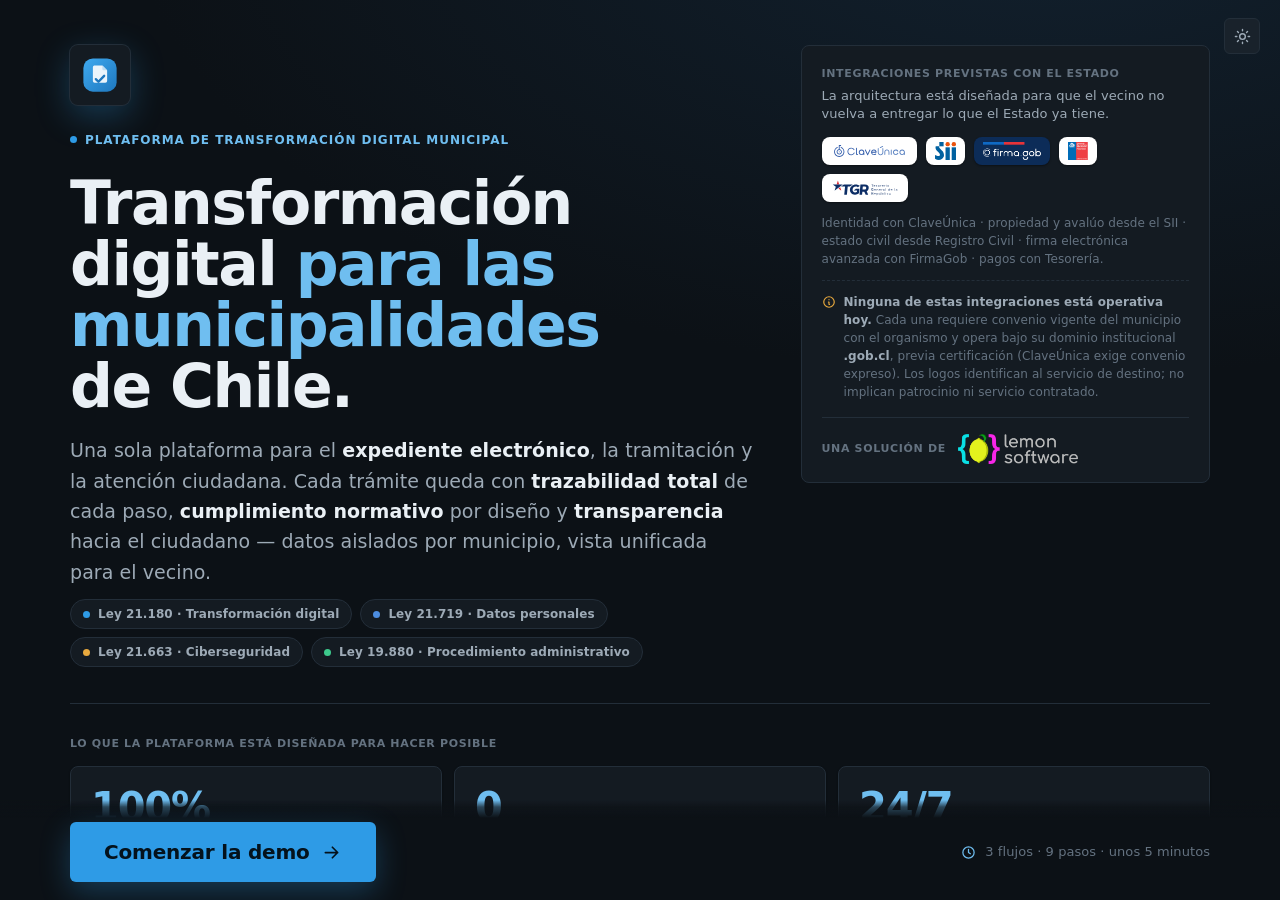
==== commit 93d14b37: "Titular sin cifra + el anillo del tour deja de quedarse clavado - "para las municipalidades de Chile" ====
--- a/index.html
+++ b/index.html
@@ -255,7 +255,7 @@
              Hornos administra dos comunas (Cabo de Hornos y Antártica). Y "para las", no
              "de las": describe el mandato de la Ley 21.180 sobre todo el país, no la
              cartera de clientes de Lemon. -->
-        <h1>Transformación digital <span class="accent">para las 345 municipalidades</span> de Chile.</h1>
+        <h1>Transformación digital <span class="accent">para las municipalidades</span> de Chile.</h1>
         <p class="lead">Una sola plataforma para el <b>expediente electrónico</b>, la tramitación y la atención ciudadana. Cada trámite queda con <b>trazabilidad total</b> de cada paso, <b>cumplimiento normativo</b> por diseño y <b>transparencia</b> hacia el ciudadano — datos aislados por municipio, vista unificada para el vecino.</p>
 
         <div class="laws" aria-label="Marco legal">
